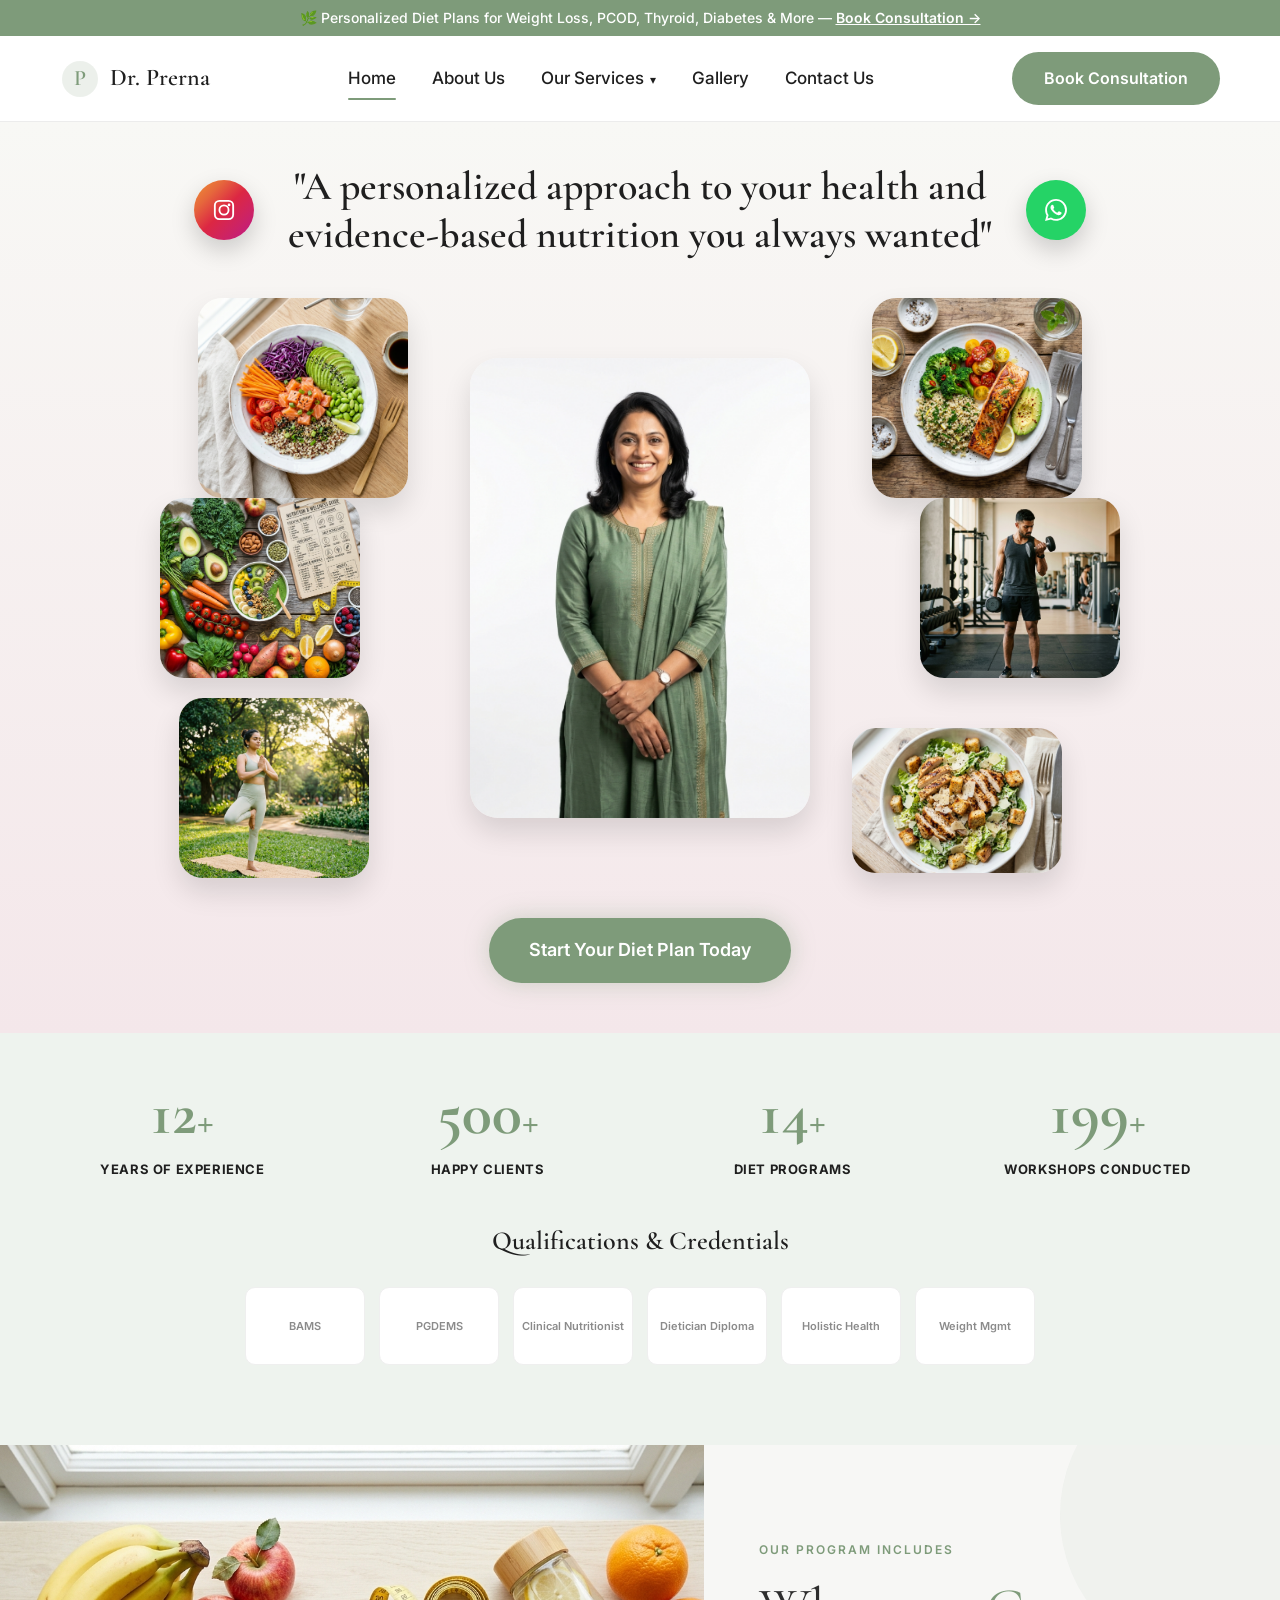
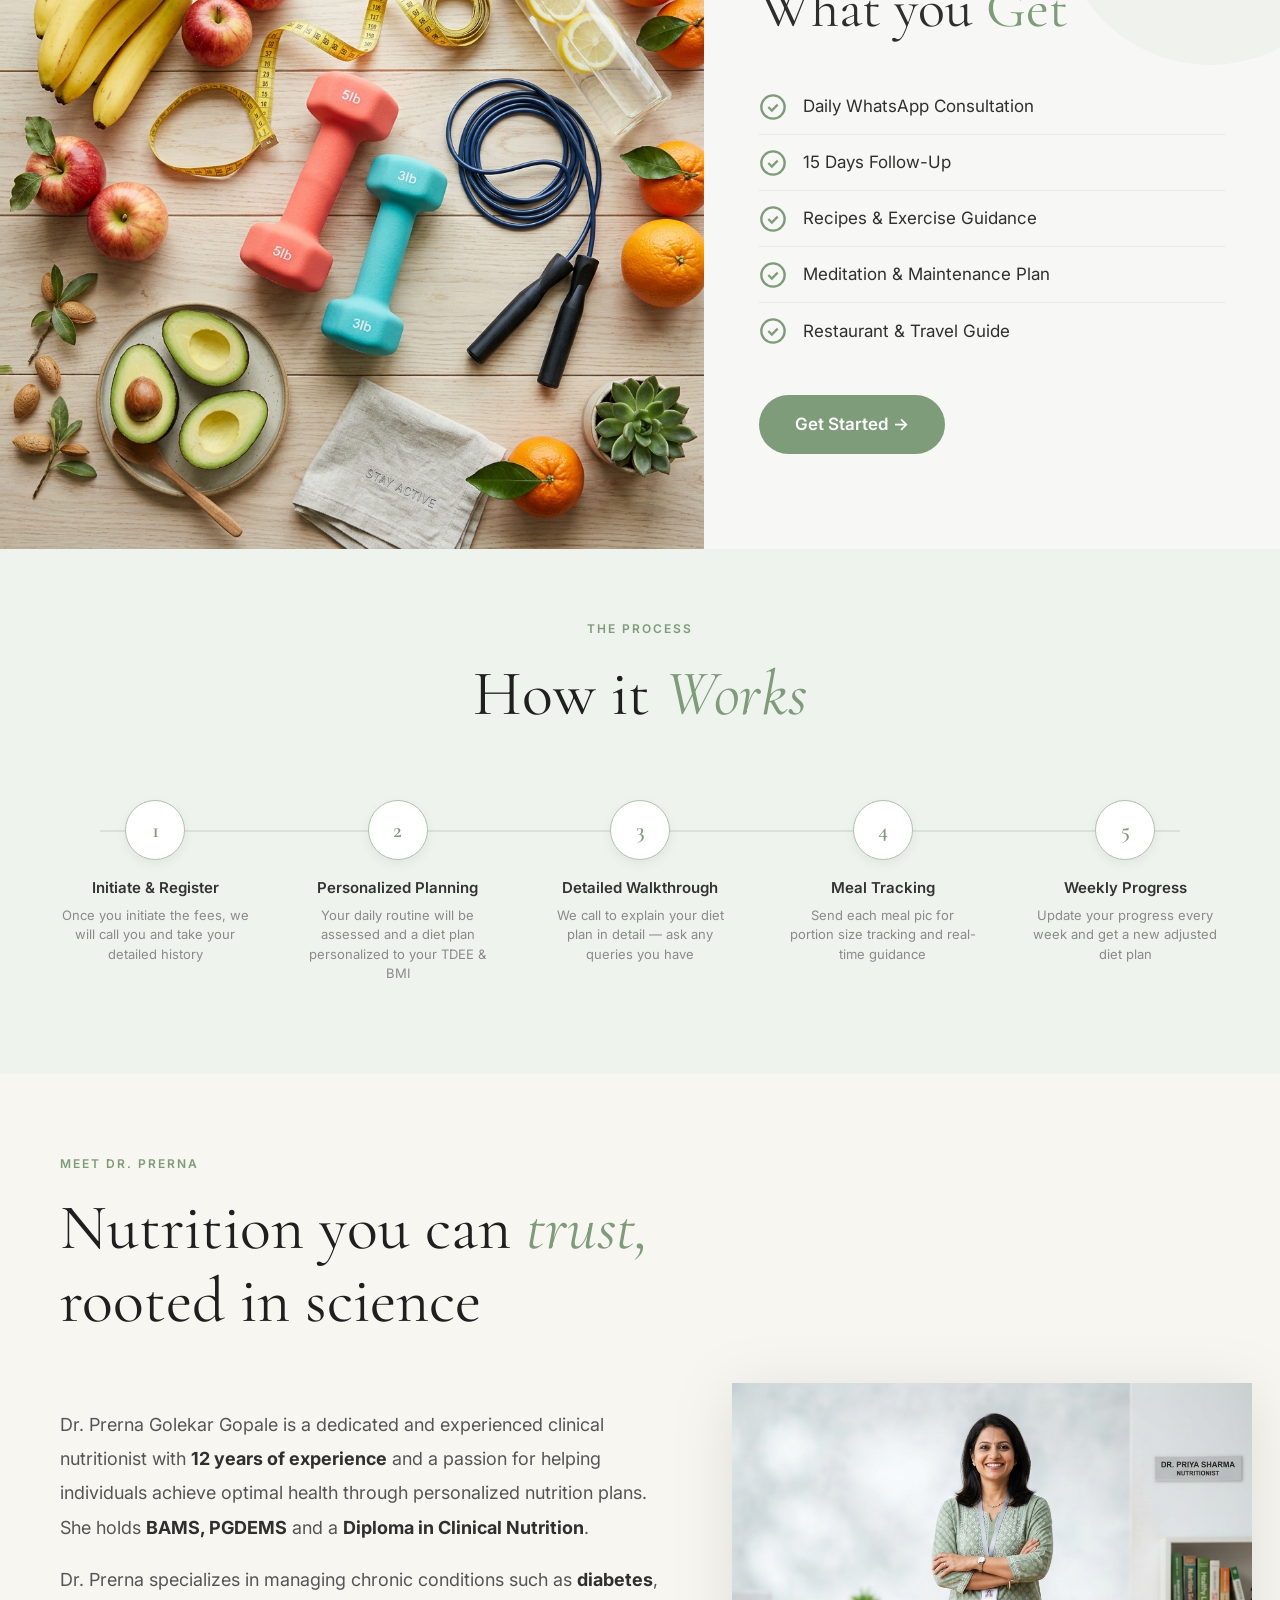
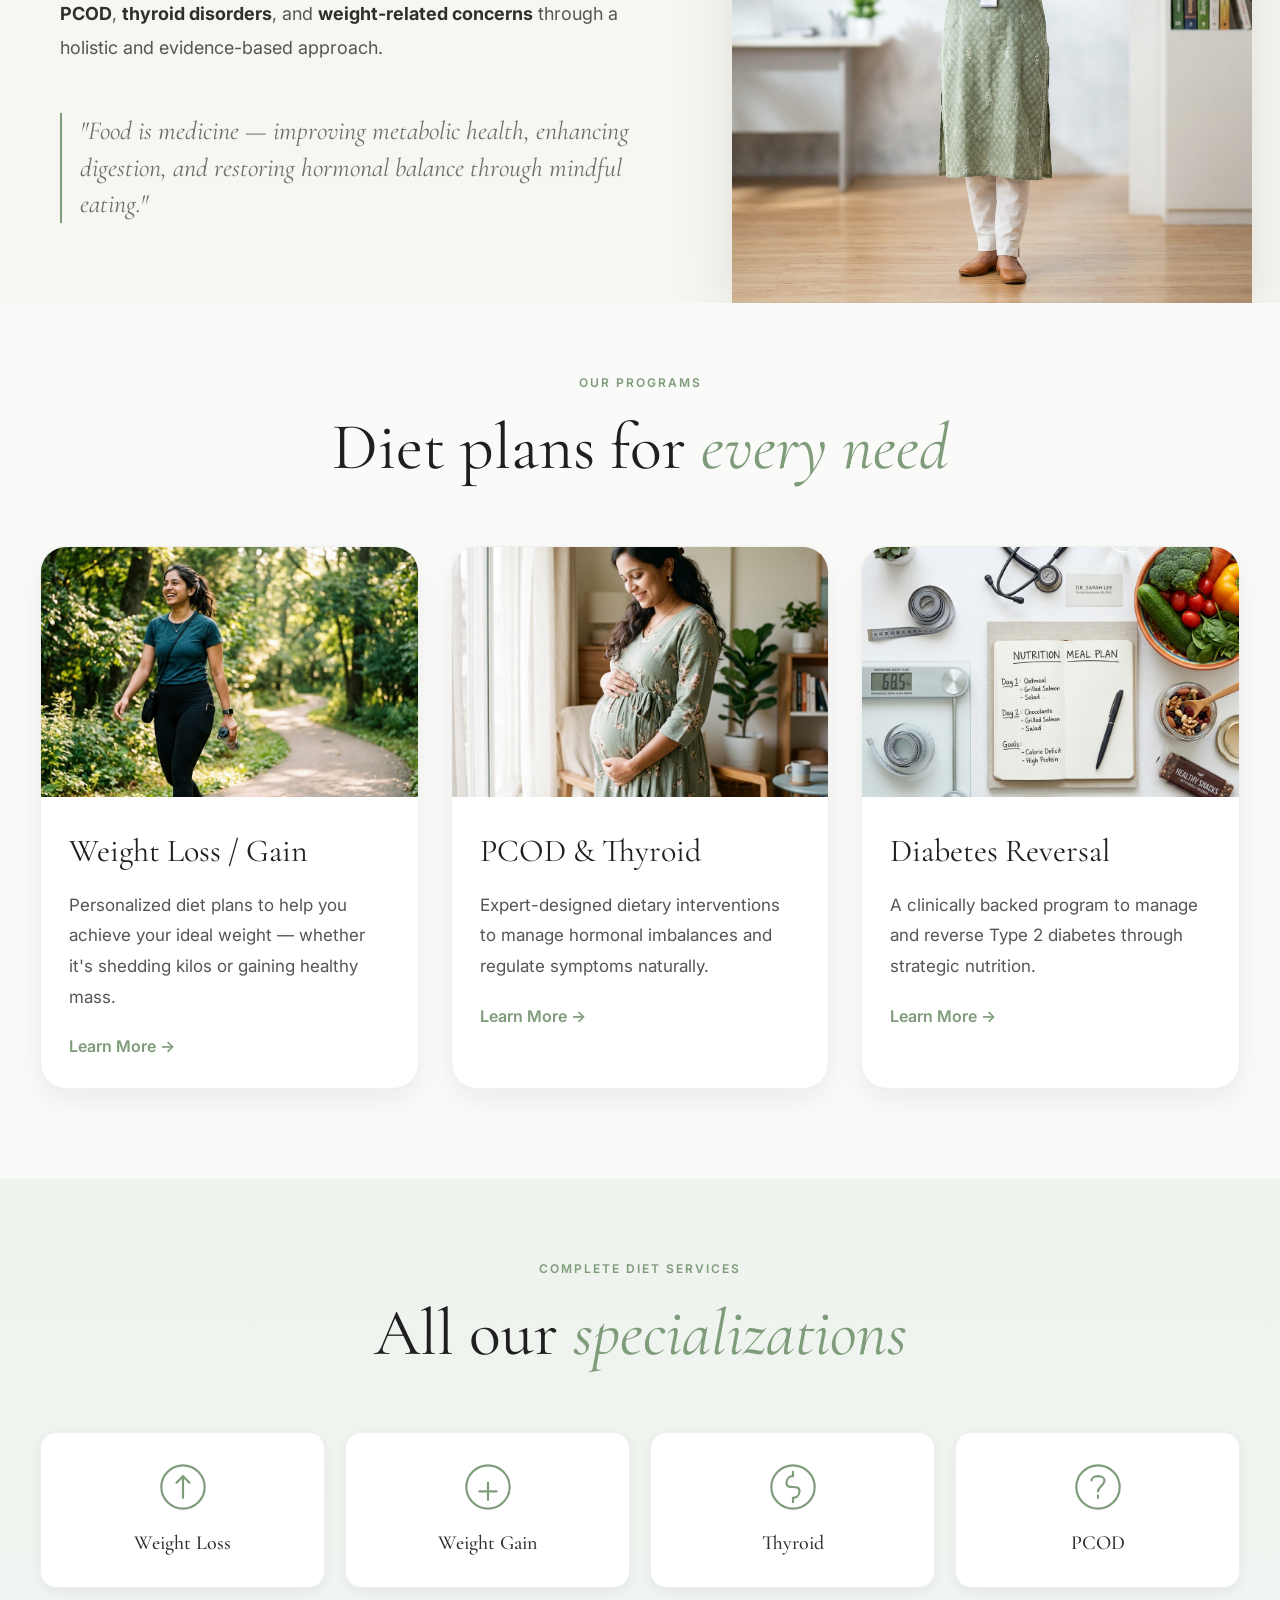
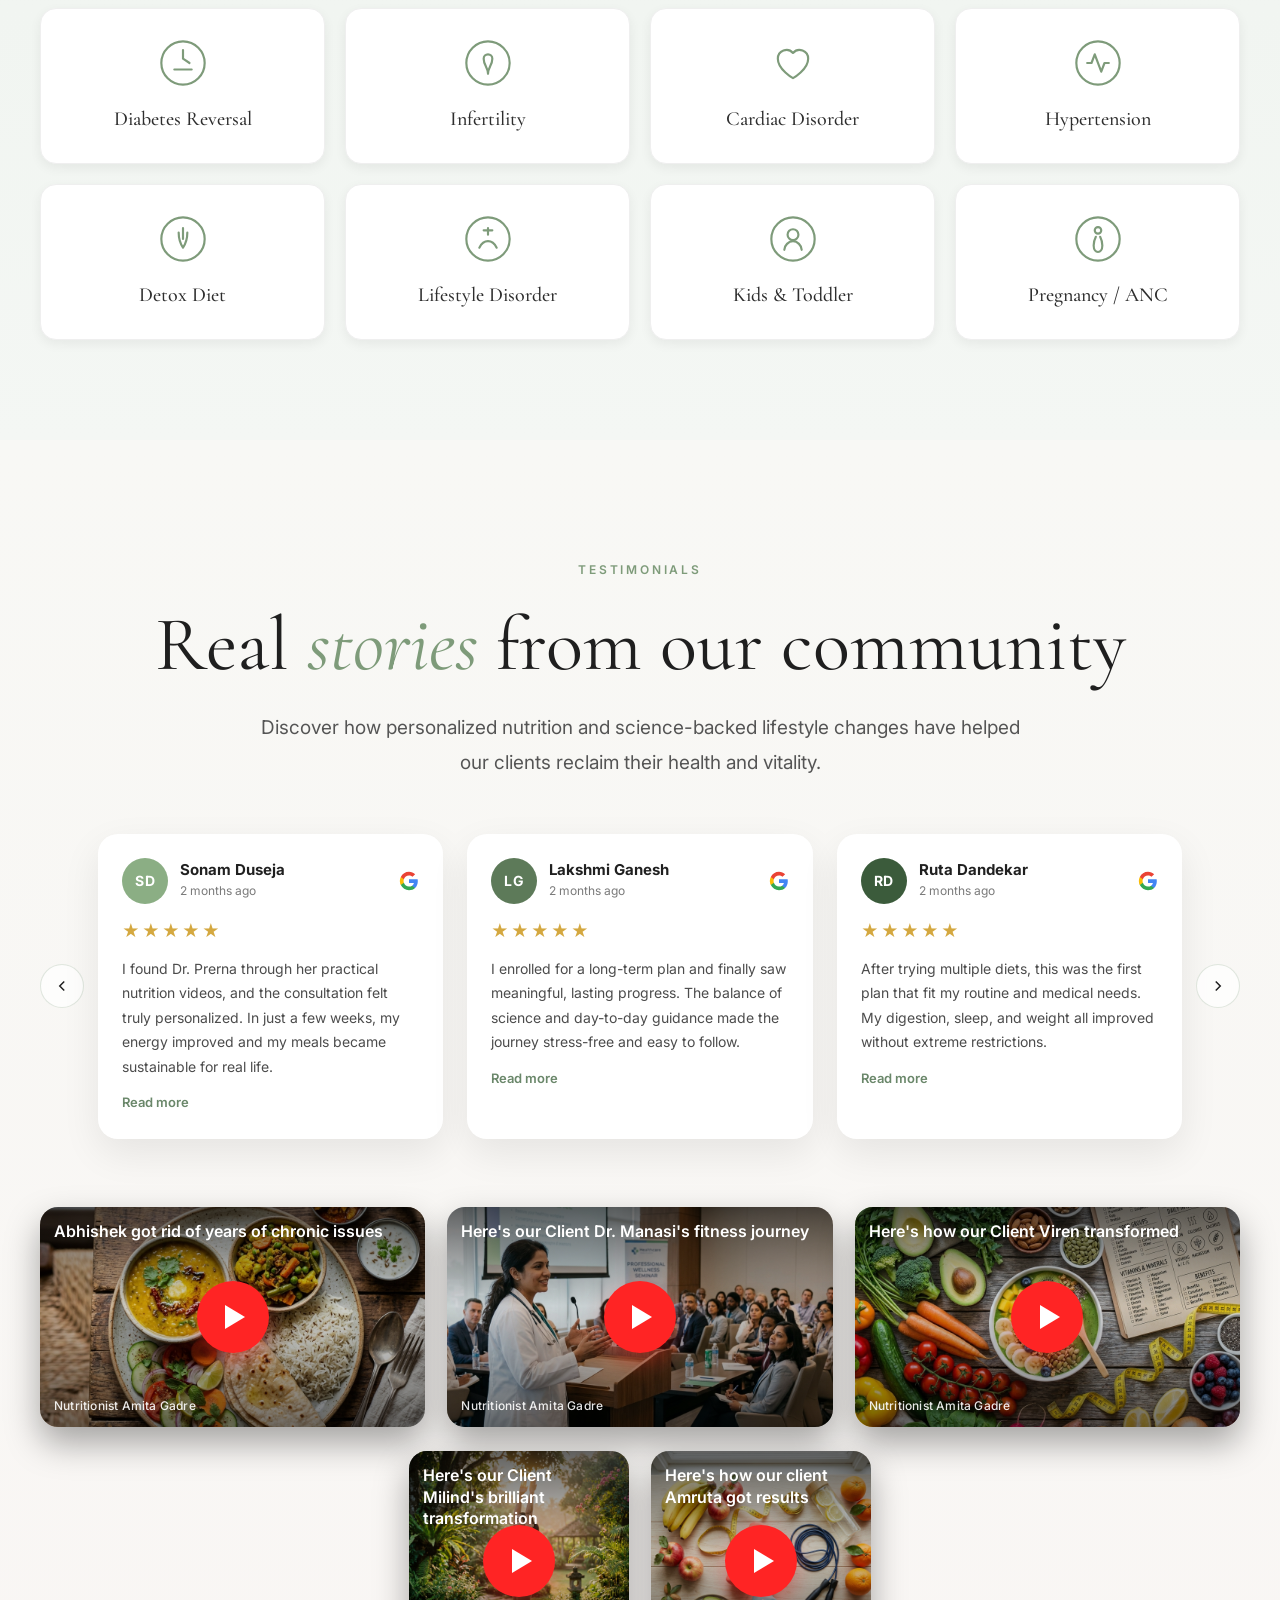
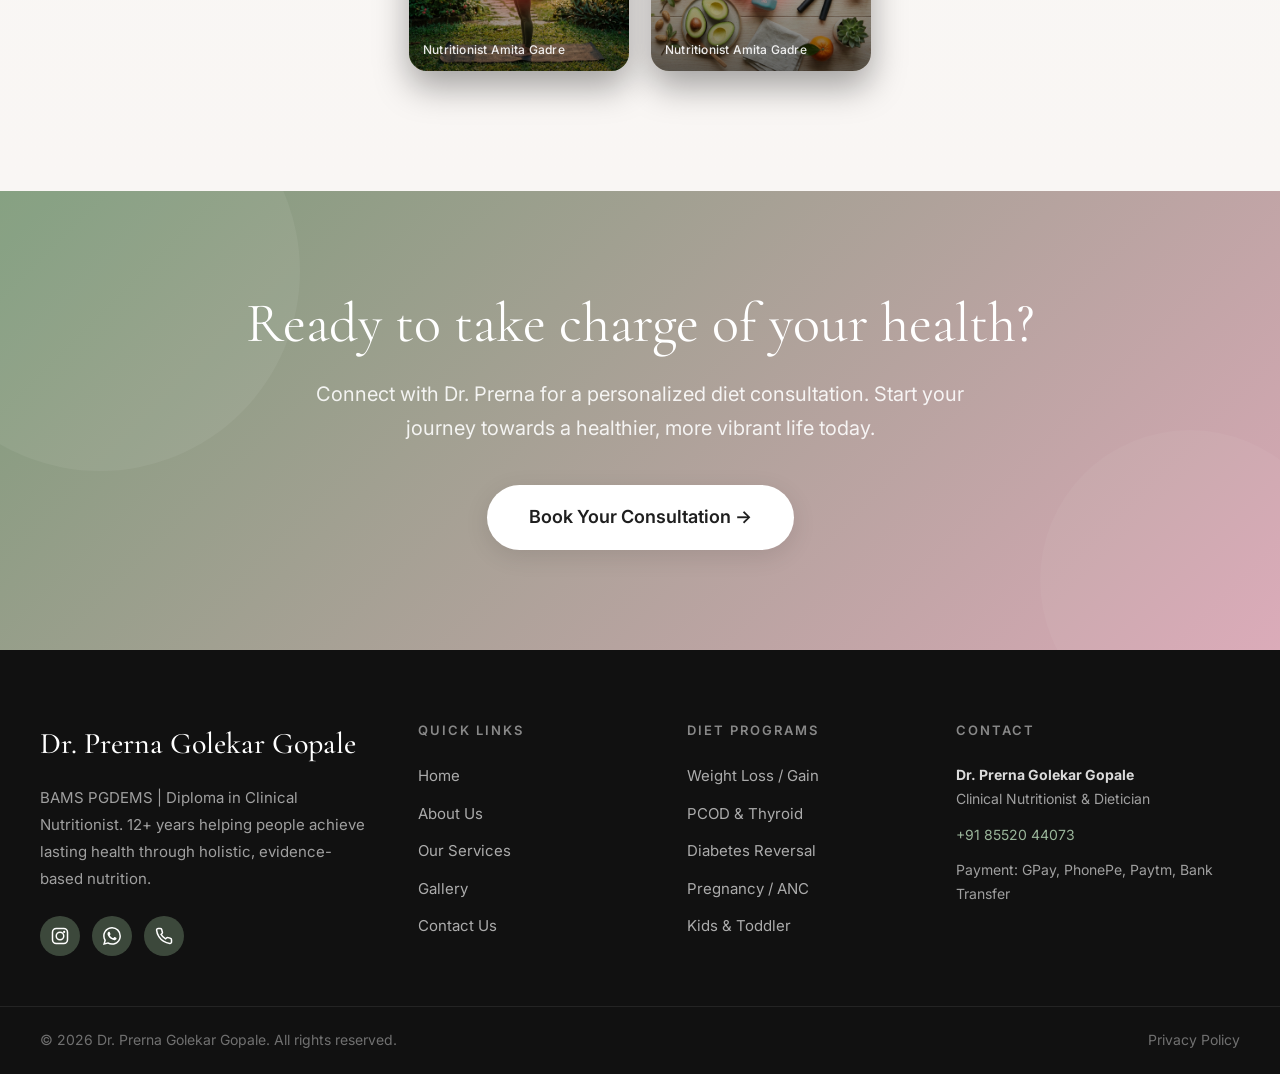
==== index.html @ bc81bae0 "Initial website commit" ====
<!DOCTYPE html>
<html lang="en">
<head>
    <meta charset="UTF-8">
    <meta name="viewport" content="width=device-width, initial-scale=1.0">
    <title>Dr. Prerna Golekar Gopale — Clinical Nutritionist & Dietician</title>
    <meta name="description" content="Dr. Prerna Golekar Gopale — BAMS PGDEMS, Diploma in Clinical Nutritionist. 12 years of experience in personalized nutrition plans for weight loss, PCOD, thyroid, diabetes reversal and more.">
    <link rel="preconnect" href="https://fonts.googleapis.com">
    <link rel="preconnect" href="https://fonts.gstatic.com" crossorigin>
    <link href="https://fonts.googleapis.com/css2?family=Cormorant+Garamond:ital,wght@0,300;0,400;0,500;0,600;0,700;1,300;1,400;1,500;1,600;1,700&family=Inter:wght@300;400;500;600;700&display=swap" rel="stylesheet">
    <link rel="stylesheet" href="styles.css">
</head>
<body>

<!-- ======================== HEADER ======================== -->
<div class="announcement-bar" id="announcement-bar">
    <p>🌿 Personalized Diet Plans for Weight Loss, PCOD, Thyroid, Diabetes & More — <a href="contact.html">Book Consultation →</a></p>
</div>

<header class="main-navbar" id="main-navbar">
    <div class="navbar-inner">
        <div class="nav-left">
            <a href="index.html" class="nav-logo">
                <svg class="logo-icon" viewBox="0 0 40 40" width="40" height="40">
                    <circle cx="20" cy="20" r="18" fill="#7E9B7A" opacity="0.15"/>
                    <text x="20" y="26" text-anchor="middle" fill="#7E9B7A" font-family="Cormorant Garamond, serif" font-size="22" font-weight="600">P</text>
                </svg>
                <span class="logo-text">Dr. Prerna</span>
            </a>
        </div>
        <nav class="nav-center" id="nav-center">
            <a href="index.html" class="nav-link active">Home</a>
            <a href="about.html" class="nav-link">About Us</a>
            <div class="nav-dropdown">
                <a href="services.html" class="nav-link">Our Services <span class="dropdown-arrow">▾</span></a>
                <div class="dropdown-menu">
                    <a href="services.html#weight-loss">Weight Loss Program</a>
                    <a href="services.html#pcod-thyroid">PCOD / Thyroid Diet</a>
                    <a href="services.html#diabetes">Diabetes Reversal</a>
                    <a href="services.html#pregnancy">Pregnancy / ANC Plans</a>
                    <a href="services.html#kids">Kids & Toddler Diet</a>
                </div>
            </div>
            <a href="gallery.html" class="nav-link">Gallery</a>
            <a href="contact.html" class="nav-link">Contact Us</a>
        </nav>
        <div class="nav-right">
            <a href="contact.html" class="nav-cta">Book Consultation</a>
        </div>
        <button class="hamburger" id="hamburger" aria-label="Toggle navigation">
            <span></span>
            <span></span>
            <span></span>
        </button>
    </div>
    <div class="mobile-menu" id="mobile-menu">
        <a href="index.html" class="mobile-link">Home</a>
        <a href="about.html" class="mobile-link">About Us</a>
        <a href="services.html" class="mobile-link">Our Services</a>
        <a href="gallery.html" class="mobile-link">Gallery</a>
        <a href="contact.html" class="mobile-link">Contact Us</a>
        <a href="contact.html" class="nav-cta mobile-cta">Book Consultation</a>
    </div>
</header>


<!-- ======================== HERO SECTION ======================== -->
<section class="hero-section" id="hero">
    <div class="hero-container">
        <!-- Social buttons flanking heading -->
        <div class="hero-heading-row fade-in-up">
            <a href="https://www.instagram.com/" target="_blank" class="hero-social-btn hero-ig-btn" aria-label="Instagram">
                <svg viewBox="0 0 24 24" width="22" height="22" fill="none" stroke="currentColor" stroke-width="2"><rect x="2" y="2" width="20" height="20" rx="5"/><circle cx="12" cy="12" r="5"/><circle cx="17.5" cy="6.5" r="1.5" fill="currentColor" stroke="none"/></svg>
            </a>
            <h1 class="hero-heading">
                "A personalized approach to your health and<br>
                evidence-based nutrition you always wanted"
            </h1>
            <a href="https://wa.me/918552044073" target="_blank" class="hero-social-btn hero-wa-btn" aria-label="WhatsApp">
                <svg viewBox="0 0 24 24" width="22" height="22" fill="currentColor"><path d="M17.472 14.382c-.297-.149-1.758-.867-2.03-.967-.273-.099-.471-.148-.67.15-.197.297-.767.966-.94 1.164-.173.199-.347.223-.644.075-.297-.15-1.255-.463-2.39-1.475-.883-.788-1.48-1.761-1.653-2.059-.173-.297-.018-.458.13-.606.134-.133.298-.347.446-.52.149-.174.198-.298.298-.497.099-.198.05-.371-.025-.52-.075-.149-.669-1.612-.916-2.207-.242-.579-.487-.5-.669-.51-.173-.008-.371-.01-.57-.01-.198 0-.52.074-.792.372-.272.297-1.04 1.016-1.04 2.479 0 1.462 1.065 2.875 1.213 3.074.149.198 2.096 3.2 5.077 4.487.709.306 1.262.489 1.694.625.712.227 1.36.195 1.871.118.571-.085 1.758-.719 2.006-1.413.248-.694.248-1.289.173-1.413-.074-.124-.272-.198-.57-.347m-5.421 7.403h-.004a9.87 9.87 0 01-5.031-1.378l-.361-.214-3.741.982.998-3.648-.235-.374a9.86 9.86 0 01-1.51-5.26c.001-5.45 4.436-9.884 9.888-9.884 2.64 0 5.122 1.03 6.988 2.898a9.825 9.825 0 012.893 6.994c-.003 5.45-4.437 9.884-9.885 9.884m8.413-18.297A11.815 11.815 0 0012.05 0C5.495 0 .16 5.335.157 11.892c0 2.096.547 4.142 1.588 5.945L.057 24l6.305-1.654a11.882 11.882 0 005.683 1.448h.005c6.554 0 11.89-5.335 11.893-11.893a11.821 11.821 0 00-3.48-8.413z"/></svg>
            </a>
        </div>

        <div class="hero-collage">
            <div class="collage-card card-left-top float-anim-1">
                <img src="images/healthy-bowl.png" alt="Healthy food bowl" loading="lazy">
            </div>
            <div class="collage-card card-left-center float-anim-3">
                <img src="images/gallery-3.png" alt="Fresh produce and nutrition" loading="lazy">
            </div>
            <div class="collage-card card-left-bottom float-anim-2">
                <img src="images/yoga-woman.png" alt="Woman doing yoga" loading="lazy">
            </div>
            <div class="collage-card card-center">
                <img src="images/nutritionist.png" alt="Dr. Prerna Golekar Gopale" loading="lazy">
            </div>
            <div class="collage-card card-right-top float-anim-1">
                <img src="images/healthy-plate.png" alt="Healthy plate" loading="lazy">
            </div>
            <div class="collage-card card-right-center float-anim-3">
                <img src="images/gym-man.png" alt="Man exercising" loading="lazy">
            </div>
            <div class="collage-card card-right-bottom float-anim-2">
                <img src="images/chicken-salad.png" alt="Chicken salad" loading="lazy">
            </div>
        </div>

        <div class="hero-cta-wrap fade-in-up">
            <a href="contact.html" class="hero-cta-btn">Start Your Diet Plan Today</a>
        </div>
    </div>
</section>


<!-- ======================== SOCIAL PROOF ======================== -->
<section class="social-proof-section" id="social-proof">
    <div class="container">
        <div class="stats-grid">
            <div class="stat-block">
                <span class="stat-number" data-target="12">0</span><span class="stat-suffix">+</span>
                <span class="stat-label">Years of Experience</span>
            </div>
            <div class="stat-block">
                <span class="stat-number" data-target="500">0</span><span class="stat-suffix">+</span>
                <span class="stat-label">Happy Clients</span>
            </div>
            <div class="stat-block">
                <span class="stat-number" data-target="15">0</span><span class="stat-suffix">+</span>
                <span class="stat-label">Diet Programs</span>
            </div>
            <div class="stat-block">
                <span class="stat-number" data-target="200">0</span><span class="stat-suffix">+</span>
                <span class="stat-label">Workshops Conducted</span>
            </div>
        </div>
        <h3 class="media-heading">Qualifications & Credentials</h3>
        <div class="media-logos">
            <div class="logo-card">BAMS</div>
            <div class="logo-card">PGDEMS</div>
            <div class="logo-card">Clinical Nutritionist</div>
            <div class="logo-card">Dietician Diploma</div>
            <div class="logo-card">Holistic Health</div>
            <div class="logo-card">Weight Mgmt</div>
        </div>
    </div>
</section>


<!-- ======================== WHAT YOU GET ======================== -->
<section class="what-you-get-section" id="what-you-get">
    <div class="decorative-shape"></div>
    <div class="wyg-grid">
        <div class="wyg-image">
            <img src="images/fitness-flatlay.png" alt="Fitness and nutrition lifestyle" loading="lazy">
        </div>
        <div class="wyg-content">
            <span class="eyebrow">OUR PROGRAM INCLUDES</span>
            <h2 class="section-heading">What you <span class="green">Get</span></h2>
            <ul class="benefit-list">
                <li class="benefit-item">
                    <div class="check-icon"><svg viewBox="0 0 24 24" fill="none" stroke="#7E9B7A" stroke-width="2"><circle cx="12" cy="12" r="10"/><path d="M8 12l3 3 5-5"/></svg></div>
                    <span>Daily WhatsApp Consultation</span>
                </li>
                <li class="benefit-item">
                    <div class="check-icon"><svg viewBox="0 0 24 24" fill="none" stroke="#7E9B7A" stroke-width="2"><circle cx="12" cy="12" r="10"/><path d="M8 12l3 3 5-5"/></svg></div>
                    <span>15 Days Follow-Up</span>
                </li>
                <li class="benefit-item">
                    <div class="check-icon"><svg viewBox="0 0 24 24" fill="none" stroke="#7E9B7A" stroke-width="2"><circle cx="12" cy="12" r="10"/><path d="M8 12l3 3 5-5"/></svg></div>
                    <span>Recipes & Exercise Guidance</span>
                </li>
                <li class="benefit-item">
                    <div class="check-icon"><svg viewBox="0 0 24 24" fill="none" stroke="#7E9B7A" stroke-width="2"><circle cx="12" cy="12" r="10"/><path d="M8 12l3 3 5-5"/></svg></div>
                    <span>Meditation & Maintenance Plan</span>
                </li>
                <li class="benefit-item">
                    <div class="check-icon"><svg viewBox="0 0 24 24" fill="none" stroke="#7E9B7A" stroke-width="2"><circle cx="12" cy="12" r="10"/><path d="M8 12l3 3 5-5"/></svg></div>
                    <span>Restaurant & Travel Guide</span>
                </li>
            </ul>
            <a href="contact.html" class="btn-sage">Get Started →</a>
        </div>
    </div>
</section>


<!-- ======================== HOW IT WORKS ======================== -->
<section class="how-it-works-section" id="how-it-works">
    <div class="container">
        <span class="eyebrow center">THE PROCESS</span>
        <h2 class="section-heading-lg center">How it <span class="green italic">Works</span></h2>
        <div class="timeline">
            <div class="timeline-line"></div>
            <div class="timeline-step">
                <div class="step-circle">1</div>
                <h4 class="step-title">Initiate & Register</h4>
                <p class="step-desc">Once you initiate the fees, we will call you and take your detailed history</p>
            </div>
            <div class="timeline-step">
                <div class="step-circle">2</div>
                <h4 class="step-title">Personalized Planning</h4>
                <p class="step-desc">Your daily routine will be assessed and a diet plan personalized to your TDEE & BMI</p>
            </div>
            <div class="timeline-step">
                <div class="step-circle">3</div>
                <h4 class="step-title">Detailed Walkthrough</h4>
                <p class="step-desc">We call to explain your diet plan in detail — ask any queries you have</p>
            </div>
            <div class="timeline-step">
                <div class="step-circle">4</div>
                <h4 class="step-title">Meal Tracking</h4>
                <p class="step-desc">Send each meal pic for portion size tracking and real-time guidance</p>
            </div>
            <div class="timeline-step">
                <div class="step-circle">5</div>
                <h4 class="step-title">Weekly Progress</h4>
                <p class="step-desc">Update your progress every week and get a new adjusted diet plan</p>
            </div>
        </div>
    </div>
</section>


<!-- ======================== FOUNDER SECTION ======================== -->
<section class="founder-section" id="founder">
    <div class="founder-grid">
        <div class="founder-content">
            <span class="eyebrow">MEET DR. PRERNA</span>
            <h2 class="section-heading-lg">Nutrition you can <span class="green italic">trust,</span><br>rooted in science</h2>
            <p class="founder-para">
                Dr. Prerna Golekar Gopale is a dedicated and experienced clinical nutritionist with <strong>12 years of experience</strong> and a passion for helping individuals achieve optimal health through personalized nutrition plans. She holds <strong>BAMS, PGDEMS</strong> and a <strong>Diploma in Clinical Nutrition</strong>.
            </p>
            <p class="founder-para">
                Dr. Prerna specializes in managing chronic conditions such as <strong>diabetes</strong>, <strong>PCOD</strong>, <strong>thyroid disorders</strong>, and <strong>weight-related concerns</strong> through a holistic and evidence-based approach.
            </p>
            <blockquote class="founder-quote">
                "Food is medicine — improving metabolic health, enhancing digestion, and restoring hormonal balance through mindful eating."
            </blockquote>
        </div>
        <div class="founder-image">
            <img src="images/founder.png" alt="Dr. Prerna Golekar Gopale — Founder" loading="lazy">
        </div>
    </div>
</section>


<!-- ======================== OUR PROGRAMS ======================== -->
<section class="programs-section" id="programs">
    <div class="container">
        <span class="eyebrow center">OUR PROGRAMS</span>
        <h2 class="section-heading-xl center">Diet plans for <span class="green italic">every need</span></h2>

        <div class="programs-grid">
            <div class="program-card">
                <div class="card-image"><img src="images/woman-walking.png" alt="Weight Loss Program" loading="lazy"></div>
                <div class="card-body">
                    <h3 class="card-title">Weight Loss / Gain</h3>
                    <p class="card-desc">Personalized diet plans to help you achieve your ideal weight — whether it's shedding kilos or gaining healthy mass.</p>
                    <a href="services.html#weight-loss" class="card-cta">Learn More →</a>
                </div>
            </div>
            <div class="program-card">
                <div class="card-image"><img src="images/pregnant-woman.png" alt="PCOD & Thyroid" loading="lazy"></div>
                <div class="card-body">
                    <h3 class="card-title">PCOD & Thyroid</h3>
                    <p class="card-desc">Expert-designed dietary interventions to manage hormonal imbalances and regulate symptoms naturally.</p>
                    <a href="services.html#pcod-thyroid" class="card-cta">Learn More →</a>
                </div>
            </div>
            <div class="program-card">
                <div class="card-image"><img src="images/nutrition-desk.png" alt="Diabetes Reversal" loading="lazy"></div>
                <div class="card-body">
                    <h3 class="card-title">Diabetes Reversal</h3>
                    <p class="card-desc">A clinically backed program to manage and reverse Type 2 diabetes through strategic nutrition.</p>
                    <a href="services.html#diabetes" class="card-cta">Learn More →</a>
                </div>
            </div>
        </div>
    </div>
</section>


<!-- ======================== ALL DIET PROGRAMS GRID ======================== -->
<section class="home-diet-programs" id="all-programs">
    <div class="container">
        <span class="eyebrow center">COMPLETE DIET SERVICES</span>
        <h2 class="section-heading-xl center">All our <span class="green italic">specializations</span></h2>

        <div class="diet-programs-grid">
            <a href="services.html#weight-loss" class="diet-program-card">
                <div class="diet-program-icon-svg"><svg viewBox="0 0 48 48" fill="none" stroke="#7E9B7A" stroke-width="2"><circle cx="24" cy="24" r="20"/><path d="M24 14v20M18 20l6-6 6 6" stroke-linecap="round" stroke-linejoin="round"/></svg></div>
                <h4>Weight Loss</h4>
            </a>
            <a href="services.html#weight-gain" class="diet-program-card">
                <div class="diet-program-icon-svg"><svg viewBox="0 0 48 48" fill="none" stroke="#7E9B7A" stroke-width="2"><circle cx="24" cy="24" r="20"/><path d="M16 28h16M24 20v16" stroke-linecap="round" stroke-linejoin="round"/></svg></div>
                <h4>Weight Gain</h4>
            </a>
            <a href="services.html#pcod-thyroid" class="diet-program-card">
                <div class="diet-program-icon-svg"><svg viewBox="0 0 48 48" fill="none" stroke="#7E9B7A" stroke-width="2"><circle cx="24" cy="24" r="20"/><path d="M24 14c-3 0-6 2-6 6s3 4 6 4 6 0 6 4-3 6-6 6M24 10v4M24 34v4" stroke-linecap="round" stroke-linejoin="round"/></svg></div>
                <h4>Thyroid</h4>
            </a>
            <a href="services.html#pcod-thyroid" class="diet-program-card">
                <div class="diet-program-icon-svg"><svg viewBox="0 0 48 48" fill="none" stroke="#7E9B7A" stroke-width="2"><circle cx="24" cy="24" r="20"/><path d="M18 18c0-2 2-4 6-4s6 2 6 4c0 4-6 6-6 10M24 32v2" stroke-linecap="round" stroke-linejoin="round"/></svg></div>
                <h4>PCOD</h4>
            </a>
            <a href="services.html#diabetes" class="diet-program-card">
                <div class="diet-program-icon-svg"><svg viewBox="0 0 48 48" fill="none" stroke="#7E9B7A" stroke-width="2"><circle cx="24" cy="24" r="20"/><path d="M24 12v8l6 4M16 30h16" stroke-linecap="round" stroke-linejoin="round"/></svg></div>
                <h4>Diabetes Reversal</h4>
            </a>
            <a href="services.html#infertility" class="diet-program-card">
                <div class="diet-program-icon-svg"><svg viewBox="0 0 48 48" fill="none" stroke="#7E9B7A" stroke-width="2"><circle cx="24" cy="24" r="20"/><path d="M20 20a4 4 0 018 0c0 6-4 8-4 14h0c0-6-4-8-4-14z" stroke-linecap="round" stroke-linejoin="round"/></svg></div>
                <h4>Infertility</h4>
            </a>
            <a href="services.html#cardiac" class="diet-program-card">
                <div class="diet-program-icon-svg"><svg viewBox="0 0 48 48" fill="none" stroke="#7E9B7A" stroke-width="2"><path d="M24 38s-14-8-14-18a8 8 0 0114-5.3A8 8 0 0138 20c0 10-14 18-14 18z" stroke-linecap="round" stroke-linejoin="round"/></svg></div>
                <h4>Cardiac Disorder</h4>
            </a>
            <a href="services.html#hypertension" class="diet-program-card">
                <div class="diet-program-icon-svg"><svg viewBox="0 0 48 48" fill="none" stroke="#7E9B7A" stroke-width="2"><circle cx="24" cy="24" r="20"/><path d="M14 24h4l3-8 6 16 3-8h4" stroke-linecap="round" stroke-linejoin="round"/></svg></div>
                <h4>Hypertension</h4>
            </a>
            <a href="services.html#detox" class="diet-program-card">
                <div class="diet-program-icon-svg"><svg viewBox="0 0 48 48" fill="none" stroke="#7E9B7A" stroke-width="2"><circle cx="24" cy="24" r="20"/><path d="M24 14v10M20 18c0 8 4 14 4 14s4-6 4-14" stroke-linecap="round" stroke-linejoin="round"/></svg></div>
                <h4>Detox Diet</h4>
            </a>
            <a href="services.html#lifestyle" class="diet-program-card">
                <div class="diet-program-icon-svg"><svg viewBox="0 0 48 48" fill="none" stroke="#7E9B7A" stroke-width="2"><circle cx="24" cy="24" r="20"/><path d="M16 32c2-4 4-6 8-6s6 2 8 6M24 14v6M20 16h8" stroke-linecap="round" stroke-linejoin="round"/></svg></div>
                <h4>Lifestyle Disorder</h4>
            </a>
            <a href="services.html#kids" class="diet-program-card">
                <div class="diet-program-icon-svg"><svg viewBox="0 0 48 48" fill="none" stroke="#7E9B7A" stroke-width="2"><circle cx="24" cy="24" r="20"/><circle cx="24" cy="20" r="5"/><path d="M16 34c0-4 4-8 8-8s8 4 8 8" stroke-linecap="round" stroke-linejoin="round"/></svg></div>
                <h4>Kids & Toddler</h4>
            </a>
            <a href="services.html#pregnancy" class="diet-program-card">
                <div class="diet-program-icon-svg"><svg viewBox="0 0 48 48" fill="none" stroke="#7E9B7A" stroke-width="2"><circle cx="24" cy="24" r="20"/><circle cx="24" cy="16" r="3"/><path d="M22 22c0 0-2 4-2 8s2 6 4 6 4-2 4-6-2-8-2-8" stroke-linecap="round" stroke-linejoin="round"/></svg></div>
                <h4>Pregnancy / ANC</h4>
            </a>
        </div>
    </div>
</section>


<!-- ======================== TESTIMONIALS ======================== -->
<section class="testimonials-section" id="testimonials">
    <div class="container">
        <span class="eyebrow center testimonials-label">TESTIMONIALS</span>
        <h2 class="section-heading-xl center testimonials-heading">Real <span class="stories-highlight">stories</span> from our community</h2>
        <p class="testimonials-subtitle">Discover how personalized nutrition and science-backed lifestyle changes have helped our clients reclaim their health and vitality.</p>

        <div class="testimonial-carousel-shell">
            <button class="testimonial-nav testimonial-nav-left" aria-label="Previous testimonial">
                <svg viewBox="0 0 24 24" width="18" height="18" fill="none" stroke="currentColor" stroke-width="2"><path d="M15 18l-6-6 6-6"/></svg>
            </button>

            <div class="review-cards-row">
                <article class="review-card">
                    <div class="review-header">
                        <div class="review-avatar" style="background:#8BAE84;">SD</div>
                        <div class="review-meta">
                            <strong>Sonam Duseja</strong>
                            <span class="review-time">2 months ago</span>
                        </div>
                        <svg class="google-icon" viewBox="0 0 24 24" width="20" height="20"><path d="M22.56 12.25c0-.78-.07-1.53-.2-2.25H12v4.26h5.92a5.06 5.06 0 01-2.2 3.32v2.77h3.57c2.08-1.92 3.28-4.74 3.28-8.1z" fill="#4285F4"/><path d="M12 23c2.97 0 5.46-.98 7.28-2.66l-3.57-2.77c-.98.66-2.23 1.06-3.71 1.06-2.86 0-5.29-1.93-6.16-4.53H2.18v2.84C3.99 20.53 7.7 23 12 23z" fill="#34A853"/><path d="M5.84 14.09c-.22-.66-.35-1.36-.35-2.09s.13-1.43.35-2.09V7.07H2.18C1.43 8.55 1 10.22 1 12s.43 3.45 1.18 4.93l2.85-2.22.81-.62z" fill="#FBBC05"/><path d="M12 5.38c1.62 0 3.06.56 4.21 1.64l3.15-3.15C17.45 2.09 14.97 1 12 1 7.7 1 3.99 3.47 2.18 7.07l3.66 2.84c.87-2.6 3.3-4.53 6.16-4.53z" fill="#EA4335"/></svg>
                    </div>
                    <div class="review-stars" aria-label="5 star rating">★★★★★</div>
                    <p class="review-text">I found Dr. Prerna through her practical nutrition videos, and the consultation felt truly personalized. In just a few weeks, my energy improved and my meals became sustainable for real life.</p>
                    <a href="#" class="review-read-more">Read more</a>
                </article>

                <article class="review-card">
                    <div class="review-header">
                        <div class="review-avatar" style="background:#5D7A59;">LG</div>
                        <div class="review-meta">
                            <strong>Lakshmi Ganesh</strong>
                            <span class="review-time">2 months ago</span>
                        </div>
                        <svg class="google-icon" viewBox="0 0 24 24" width="20" height="20"><path d="M22.56 12.25c0-.78-.07-1.53-.2-2.25H12v4.26h5.92a5.06 5.06 0 01-2.2 3.32v2.77h3.57c2.08-1.92 3.28-4.74 3.28-8.1z" fill="#4285F4"/><path d="M12 23c2.97 0 5.46-.98 7.28-2.66l-3.57-2.77c-.98.66-2.23 1.06-3.71 1.06-2.86 0-5.29-1.93-6.16-4.53H2.18v2.84C3.99 20.53 7.7 23 12 23z" fill="#34A853"/><path d="M5.84 14.09c-.22-.66-.35-1.36-.35-2.09s.13-1.43.35-2.09V7.07H2.18C1.43 8.55 1 10.22 1 12s.43 3.45 1.18 4.93l2.85-2.22.81-.62z" fill="#FBBC05"/><path d="M12 5.38c1.62 0 3.06.56 4.21 1.64l3.15-3.15C17.45 2.09 14.97 1 12 1 7.7 1 3.99 3.47 2.18 7.07l3.66 2.84c.87-2.6 3.3-4.53 6.16-4.53z" fill="#EA4335"/></svg>
                    </div>
                    <div class="review-stars" aria-label="5 star rating">★★★★★</div>
                    <p class="review-text">I enrolled for a long-term plan and finally saw meaningful, lasting progress. The balance of science and day-to-day guidance made the journey stress-free and easy to follow.</p>
                    <a href="#" class="review-read-more">Read more</a>
                </article>

                <article class="review-card">
                    <div class="review-header">
                        <div class="review-avatar" style="background:#3B5B3B;">RD</div>
                        <div class="review-meta">
                            <strong>Ruta Dandekar</strong>
                            <span class="review-time">2 months ago</span>
                        </div>
                        <svg class="google-icon" viewBox="0 0 24 24" width="20" height="20"><path d="M22.56 12.25c0-.78-.07-1.53-.2-2.25H12v4.26h5.92a5.06 5.06 0 01-2.2 3.32v2.77h3.57c2.08-1.92 3.28-4.74 3.28-8.1z" fill="#4285F4"/><path d="M12 23c2.97 0 5.46-.98 7.28-2.66l-3.57-2.77c-.98.66-2.23 1.06-3.71 1.06-2.86 0-5.29-1.93-6.16-4.53H2.18v2.84C3.99 20.53 7.7 23 12 23z" fill="#34A853"/><path d="M5.84 14.09c-.22-.66-.35-1.36-.35-2.09s.13-1.43.35-2.09V7.07H2.18C1.43 8.55 1 10.22 1 12s.43 3.45 1.18 4.93l2.85-2.22.81-.62z" fill="#FBBC05"/><path d="M12 5.38c1.62 0 3.06.56 4.21 1.64l3.15-3.15C17.45 2.09 14.97 1 12 1 7.7 1 3.99 3.47 2.18 7.07l3.66 2.84c.87-2.6 3.3-4.53 6.16-4.53z" fill="#EA4335"/></svg>
                    </div>
                    <div class="review-stars" aria-label="5 star rating">★★★★★</div>
                    <p class="review-text">After trying multiple diets, this was the first plan that fit my routine and medical needs. My digestion, sleep, and weight all improved without extreme restrictions.</p>
                    <a href="#" class="review-read-more">Read more</a>
                </article>
            </div>

            <button class="testimonial-nav testimonial-nav-right" aria-label="Next testimonial">
                <svg viewBox="0 0 24 24" width="18" height="18" fill="none" stroke="currentColor" stroke-width="2"><path d="M9 18l6-6-6-6"/></svg>
            </button>
        </div>

        <div class="video-testimonials-wrap">
            <div class="video-testimonials-row video-testimonials-top">
                <article class="video-card">
                    <div class="video-thumbnail">
                        <img src="images/gallery-1.png" alt="Abhishek got rid of years of chronic issues" loading="lazy">
                        <span class="video-title">Abhishek got rid of years of chronic issues</span>
                        <span class="video-channel">Nutritionist Amita Gadre</span>
                        <div class="video-play-overlay"><span class="yt-play-btn"><span class="yt-play-triangle"></span></span></div>
                    </div>
                </article>
                <article class="video-card">
                    <div class="video-thumbnail">
                        <img src="images/gallery-2.png" alt="Here's our Client Dr. Manasi's fitness journey" loading="lazy">
                        <span class="video-title">Here's our Client Dr. Manasi's fitness journey</span>
                        <span class="video-channel">Nutritionist Amita Gadre</span>
                        <div class="video-play-overlay"><span class="yt-play-btn"><span class="yt-play-triangle"></span></span></div>
                    </div>
                </article>
                <article class="video-card">
                    <div class="video-thumbnail">
                        <img src="images/gallery-3.png" alt="Here's how our Client Viren transformed" loading="lazy">
                        <span class="video-title">Here's how our Client Viren transformed</span>
                        <span class="video-channel">Nutritionist Amita Gadre</span>
                        <div class="video-play-overlay"><span class="yt-play-btn"><span class="yt-play-triangle"></span></span></div>
                    </div>
                </article>
            </div>

            <div class="video-testimonials-row video-testimonials-bottom">
                <article class="video-card">
                    <div class="video-thumbnail">
                        <img src="images/gallery-4.png" alt="Here's our Client Milind's brilliant transformation" loading="lazy">
                        <span class="video-title">Here's our Client Milind's brilliant transformation</span>
                        <span class="video-channel">Nutritionist Amita Gadre</span>
                        <div class="video-play-overlay"><span class="yt-play-btn"><span class="yt-play-triangle"></span></span></div>
                    </div>
                </article>
                <article class="video-card">
                    <div class="video-thumbnail">
                        <img src="images/fitness-flatlay.png" alt="Here's how our client Amruta got results" loading="lazy">
                        <span class="video-title">Here's how our client Amruta got results</span>
                        <span class="video-channel">Nutritionist Amita Gadre</span>
                        <div class="video-play-overlay"><span class="yt-play-btn"><span class="yt-play-triangle"></span></span></div>
                    </div>
                </article>
            </div>
        </div>
    </div>
</section>


<!-- ======================== CTA SECTION ======================== -->
<section class="cta-section" id="cta">
    <div class="cta-bg-shape cta-shape-1"></div>
    <div class="cta-bg-shape cta-shape-2"></div>
    <div class="container cta-inner">
        <h2 class="cta-heading">Ready to take charge of your health?</h2>
        <p class="cta-sub">Connect with Dr. Prerna for a personalized diet consultation. Start your journey towards a healthier, more vibrant life today.</p>
        <a href="contact.html" class="cta-btn">Book Your Consultation →</a>
    </div>
</section>


<!-- ======================== FOOTER ======================== -->
<footer class="site-footer" id="footer">
    <div class="container footer-grid">
        <div class="footer-col footer-brand">
            <h3 class="footer-brand-name">Dr. Prerna Golekar Gopale</h3>
            <p class="footer-brand-desc">BAMS PGDEMS | Diploma in Clinical Nutritionist. 12+ years helping people achieve lasting health through holistic, evidence-based nutrition.</p>
            <div class="footer-socials">
                <a href="https://www.instagram.com/" target="_blank" class="social-circle" aria-label="Instagram">
                    <svg viewBox="0 0 24 24" width="18" height="18" fill="white"><rect x="2" y="2" width="20" height="20" rx="5" fill="none" stroke="white" stroke-width="2"/><circle cx="12" cy="12" r="5" fill="none" stroke="white" stroke-width="2"/><circle cx="17.5" cy="6.5" r="1.5" fill="white"/></svg>
                </a>
                <a href="https://wa.me/918552044073" target="_blank" class="social-circle" aria-label="WhatsApp">
                    <svg viewBox="0 0 24 24" width="18" height="18" fill="white"><path d="M17.472 14.382c-.297-.149-1.758-.867-2.03-.967-.273-.099-.471-.148-.67.15-.197.297-.767.966-.94 1.164-.173.199-.347.223-.644.075-.297-.15-1.255-.463-2.39-1.475-.883-.788-1.48-1.761-1.653-2.059-.173-.297-.018-.458.13-.606.134-.133.298-.347.446-.52.149-.174.198-.298.298-.497.099-.198.05-.371-.025-.52-.075-.149-.669-1.612-.916-2.207-.242-.579-.487-.5-.669-.51-.173-.008-.371-.01-.57-.01-.198 0-.52.074-.792.372-.272.297-1.04 1.016-1.04 2.479 0 1.462 1.065 2.875 1.213 3.074.149.198 2.096 3.2 5.077 4.487.709.306 1.262.489 1.694.625.712.227 1.36.195 1.871.118.571-.085 1.758-.719 2.006-1.413.248-.694.248-1.289.173-1.413-.074-.124-.272-.198-.57-.347m-5.421 7.403h-.004a9.87 9.87 0 01-5.031-1.378l-.361-.214-3.741.982.998-3.648-.235-.374a9.86 9.86 0 01-1.51-5.26c.001-5.45 4.436-9.884 9.888-9.884 2.64 0 5.122 1.03 6.988 2.898a9.825 9.825 0 012.893 6.994c-.003 5.45-4.437 9.884-9.885 9.884m8.413-18.297A11.815 11.815 0 0012.05 0C5.495 0 .16 5.335.157 11.892c0 2.096.547 4.142 1.588 5.945L.057 24l6.305-1.654a11.882 11.882 0 005.683 1.448h.005c6.554 0 11.89-5.335 11.893-11.893a11.821 11.821 0 00-3.48-8.413z"/></svg>
                </a>
                <a href="tel:+918552044073" class="social-circle" aria-label="Call">
                    <svg viewBox="0 0 24 24" width="18" height="18" fill="none" stroke="white" stroke-width="2"><path d="M22 16.92v3a2 2 0 01-2.18 2 19.79 19.79 0 01-8.63-3.07 19.5 19.5 0 01-6-6 19.79 19.79 0 01-3.07-8.67A2 2 0 014.11 2h3a2 2 0 012 1.72c.12.96.36 1.9.7 2.81a2 2 0 01-.45 2.11L8.09 9.91a16 16 0 006 6l1.27-1.27a2 2 0 012.11-.45c.91.34 1.85.58 2.81.7A2 2 0 0122 16.92z"/></svg>
                </a>
            </div>
        </div>
        <div class="footer-col">
            <h4 class="footer-col-title">QUICK LINKS</h4>
            <ul class="footer-links">
                <li><a href="index.html">Home</a></li>
                <li><a href="about.html">About Us</a></li>
                <li><a href="services.html">Our Services</a></li>
                <li><a href="gallery.html">Gallery</a></li>
                <li><a href="contact.html">Contact Us</a></li>
            </ul>
        </div>
        <div class="footer-col">
            <h4 class="footer-col-title">DIET PROGRAMS</h4>
            <ul class="footer-links">
                <li><a href="services.html#weight-loss">Weight Loss / Gain</a></li>
                <li><a href="services.html#pcod-thyroid">PCOD & Thyroid</a></li>
                <li><a href="services.html#diabetes">Diabetes Reversal</a></li>
                <li><a href="services.html#pregnancy">Pregnancy / ANC</a></li>
                <li><a href="services.html#kids">Kids & Toddler</a></li>
            </ul>
        </div>
        <div class="footer-col">
            <h4 class="footer-col-title">CONTACT</h4>
            <div class="footer-contact">
                <p><strong>Dr. Prerna Golekar Gopale</strong><br>Clinical Nutritionist & Dietician</p>
                <p><a href="tel:+918552044073">+91 85520 44073</a></p>
                <p>Payment: GPay, PhonePe, Paytm, Bank Transfer</p>
            </div>
        </div>
    </div>
    <div class="footer-bottom">
        <div class="container footer-bottom-inner">
            <span>&copy; 2026 Dr. Prerna Golekar Gopale. All rights reserved.</span>
            <a href="#">Privacy Policy</a>
        </div>
    </div>
</footer>


<div class="floating-contact-buttons" id="floating-contact-buttons">
    <a href="tel:+918857066841" class="fab-btn fab-call" aria-label="Call">
        <svg viewBox="0 0 24 24" width="24" height="24" fill="none" stroke="currentColor" stroke-width="2"><path d="M22 16.92v3a2 2 0 01-2.18 2 19.79 19.79 0 01-8.63-3.07 19.5 19.5 0 01-6-6 19.79 19.79 0 01-3.07-8.67A2 2 0 014.11 2h3a2 2 0 012 1.72c.12.96.36 1.9.7 2.81a2 2 0 01-.45 2.11L8.09 9.91a16 16 0 006 6l1.27-1.27a2 2 0 012.11-.45c.91.34 1.85.58 2.81.7A2 2 0 0122 16.92z"/></svg>
    </a>
    <a href="https://www.youtube.com/" target="_blank" class="fab-btn fab-youtube" aria-label="YouTube">
        <svg viewBox="0 0 24 24" width="24" height="24" fill="none" aria-hidden="true"><rect x="3" y="6" width="18" height="12" rx="4" fill="#fff"/><path d="M11 9.6L16 12L11 14.4V9.6z" fill="#FF2A23"/></svg>
    </a>
    <a href="https://www.instagram.com/" target="_blank" class="fab-btn fab-instagram" aria-label="Instagram">
        <svg viewBox="0 0 24 24" width="24" height="24" fill="none" stroke="currentColor" stroke-width="2"><rect x="2" y="2" width="20" height="20" rx="5"/><circle cx="12" cy="12" r="5"/><circle cx="17.5" cy="6.5" r="1.5" fill="currentColor" stroke="none"/></svg>
    </a>
    <a href="https://wa.me/918857066841" target="_blank" class="fab-btn fab-whatsapp" aria-label="WhatsApp">
        <svg viewBox="0 0 24 24" width="24" height="24" fill="currentColor"><path d="M17.472 14.382c-.297-.149-1.758-.867-2.03-.967-.273-.099-.471-.148-.67.15-.197.297-.767.966-.94 1.164-.173.199-.347.223-.644.075-.297-.15-1.255-.463-2.39-1.475-.883-.788-1.48-1.761-1.653-2.059-.173-.297-.018-.458.13-.606.134-.133.298-.347.446-.52.149-.174.198-.298.298-.497.099-.198.05-.371-.025-.52-.075-.149-.669-1.612-.916-2.207-.242-.579-.487-.5-.669-.51-.173-.008-.371-.01-.57-.01-.198 0-.52.074-.792.372-.272.297-1.04 1.016-1.04 2.479 0 1.462 1.065 2.875 1.213 3.074.149.198 2.096 3.2 5.077 4.487.709.306 1.262.489 1.694.625.712.227 1.36.195 1.871.118.571-.085 1.758-.719 2.006-1.413.248-.694.248-1.289.173-1.413-.074-.124-.272-.198-.57-.347m-5.421 7.403h-.004a9.87 9.87 0 01-5.031-1.378l-.361-.214-3.741.982.998-3.648-.235-.374a9.86 9.86 0 01-1.51-5.26c.001-5.45 4.436-9.884 9.888-9.884 2.64 0 5.122 1.03 6.988 2.898a9.825 9.825 0 012.893 6.994c-.003 5.45-4.437 9.884-9.885 9.884m8.413-18.297A11.815 11.815 0 0012.05 0C5.495 0 .16 5.335.157 11.892c0 2.096.547 4.142 1.588 5.945L.057 24l6.305-1.654a11.882 11.882 0 005.683 1.448h.005c6.554 0 11.89-5.335 11.893-11.893a11.821 11.821 0 00-3.48-8.413z"/></svg>
    </a>
</div>

<script src="script.js"></script>
</body>
</html>
---- styles.css ----
/* =============================================
   CSS RESET & BASE
   ============================================= */
*, *::before, *::after {
    margin: 0;
    padding: 0;
    box-sizing: border-box;
}

:root {
    --sage: #7E9B7A;
    --sage-dark: #6A876A;
    --sage-light: #9AB59A;
    --rose-accent: #D9A8B6;
    --rose-soft: #F4E7EA;
    --sage-bg: #EEF3EE;
    --off-white: #F8F8F5;
    --warm-ivory: #F8F6F1;
    --charcoal: #2E2E2E;
    --dark-text: #1F1F1F;
    --body-text: #2F2F2F;
    --muted-text: #555555;
    --light-text: #8B8B8B;
    --border-color: #ECECEC;
    --card-border: #EFEFEF;
    --serif: 'Cormorant Garamond', Georgia, serif;
    --sans: 'Inter', -apple-system, BlinkMacSystemFont, sans-serif;
    --shadow-sm: 0 4px 12px rgba(0,0,0,0.06);
    --shadow-md: 0 12px 28px rgba(0,0,0,0.06);
    --shadow-lg: 0 14px 28px rgba(0,0,0,0.12);
    --transition: 0.3s ease;
}

html {
    scroll-behavior: smooth;
    font-size: 16px;
}

body {
    font-family: var(--sans);
    color: var(--dark-text);
    background: #fff;
    line-height: 1.6;
    -webkit-font-smoothing: antialiased;
    -moz-osx-font-smoothing: grayscale;
    overflow-x: hidden;
}

a { text-decoration: none; color: inherit; transition: color var(--transition); }
img { display: block; max-width: 100%; height: auto; }

.container { max-width: 1280px; margin: 0 auto; padding: 0 40px; }

.green { color: var(--sage); }
.italic { font-style: italic; }
.center { text-align: center; }

.eyebrow {
    display: block;
    font-size: 12px;
    font-weight: 600;
    letter-spacing: 2px;
    text-transform: uppercase;
    color: var(--sage);
    margin-bottom: 18px;
}

.eyebrow.center { text-align: center; }
.eyebrow.light { color: var(--sage-light); }


/* =============================================
   ANNOUNCEMENT BAR
   ============================================= */
.announcement-bar {
    width: 100%;
    background: var(--sage);
    height: 36px;
    display: flex;
    align-items: center;
    justify-content: center;
    z-index: 1001;
}
.announcement-bar p { color: #fff; font-size: 14px; font-weight: 500; text-align: center; }
.announcement-bar a { color: #fff; text-decoration: underline; font-weight: 600; }
.announcement-bar a:hover { opacity: 0.85; }


/* =============================================
   MAIN NAVBAR
   ============================================= */
.main-navbar {
    background: #fff;
    height: 86px;
    border-bottom: 1px solid var(--border-color);
    position: sticky;
    top: 0;
    z-index: 1000;
    transition: box-shadow var(--transition);
}
.main-navbar.scrolled { box-shadow: 0 2px 20px rgba(0,0,0,0.06); }

.navbar-inner {
    max-width: 1400px;
    margin: 0 auto;
    padding: 0 60px;
    height: 100%;
    display: flex;
    align-items: center;
    justify-content: space-between;
    gap: 40px;
}

.nav-left { flex-shrink: 0; }
.nav-logo { display: flex; align-items: center; gap: 10px; }
.logo-text { font-family: var(--serif); font-size: 24px; font-weight: 600; color: var(--dark-text); }

.nav-center { display: flex; align-items: center; gap: 36px; }
.nav-link {
    font-size: 17px; font-weight: 500; color: var(--dark-text);
    position: relative; padding: 6px 0; transition: color var(--transition);
}
.nav-link:hover { color: var(--sage); }
.nav-link.active::after {
    content: ''; position: absolute; bottom: -2px; left: 0; right: 0;
    height: 2px; background: var(--sage); border-radius: 1px;
}

.dropdown-arrow { font-size: 12px; margin-left: 2px; }
.nav-dropdown { position: relative; }

.dropdown-menu {
    position: absolute; top: 100%; left: 50%;
    transform: translateX(-50%) translateY(10px);
    min-width: 220px; background: #fff; border-radius: 12px;
    box-shadow: 0 10px 40px rgba(0,0,0,0.12); padding: 10px 0;
    opacity: 0; visibility: hidden; transition: all var(--transition); z-index: 100;
}
.nav-dropdown:hover .dropdown-menu {
    opacity: 1; visibility: visible; transform: translateX(-50%) translateY(0);
}
.dropdown-menu a {
    display: block; padding: 10px 22px; font-size: 15px;
    color: var(--dark-text); transition: all var(--transition);
}
.dropdown-menu a:hover { background: var(--sage-bg); color: var(--sage); }

.nav-right { flex-shrink: 0; }
.nav-cta {
    display: inline-block; background: var(--sage); color: #fff !important;
    padding: 14px 32px; border-radius: 999px; font-size: 16px; font-weight: 600;
    transition: all var(--transition);
}
.nav-cta:hover {
    background: var(--sage-dark); transform: translateY(-1px);
    box-shadow: 0 4px 16px rgba(126,155,122,0.3);
}

/* Hamburger */
.hamburger {
    display: none; flex-direction: column; gap: 5px;
    background: none; border: none; cursor: pointer; padding: 6px; z-index: 1010;
}
.hamburger span {
    display: block; width: 26px; height: 2.5px; background: var(--dark-text);
    border-radius: 2px; transition: all var(--transition);
}
.hamburger.active span:nth-child(1) { transform: rotate(45deg) translate(5px, 5px); }
.hamburger.active span:nth-child(2) { opacity: 0; }
.hamburger.active span:nth-child(3) { transform: rotate(-45deg) translate(5px, -5px); }

.mobile-menu {
    display: none; flex-direction: column; padding: 20px 30px 30px;
    background: #fff; border-top: 1px solid var(--border-color);
}
.mobile-menu.open { display: flex; }
.mobile-link {
    padding: 14px 0; font-size: 17px; font-weight: 500;
    color: var(--dark-text); border-bottom: 1px solid #f0f0f0;
}
.mobile-cta { margin-top: 16px; text-align: center; }


/* =============================================
   HERO SECTION
   ============================================= */
.hero-section {
    background: linear-gradient(180deg, var(--off-white) 0%, var(--rose-soft) 100%);
    padding: 40px 0 50px;
    overflow: hidden;
}
.hero-container {
    max-width: 1280px;
    margin: 0 auto;
    padding: 0 40px;
    text-align: center;
}

/* Hero heading row with IG + WA buttons */
.hero-heading-row {
    display: flex;
    align-items: center;
    justify-content: center;
    gap: 34px;
    margin-bottom: 40px;
}

.hero-social-btn {
    display: flex;
    align-items: center;
    justify-content: center;
    width: 60px;
    height: 60px;
    border-radius: 50%;
    flex-shrink: 0;
    box-shadow: 0 10px 24px rgba(0,0,0,0.18);
    transition: transform 0.25s ease, box-shadow 0.25s ease;
    animation: heroSocialFloat 3.4s ease-in-out infinite;
}

.hero-heading-row .hero-social-btn:nth-child(1) { animation-delay: 0s; }
.hero-heading-row .hero-social-btn:nth-child(3) { animation-delay: 1.1s; }

.hero-ig-btn {
    background: linear-gradient(135deg, #f09433, #e6683c, #dc2743, #cc2366, #bc1888);
    color: #fff;
}
.hero-ig-btn:hover,
.hero-ig-btn:focus-visible {
    transform: translateY(-2px) scale(1.1);
    box-shadow:
        0 0 0 2px rgba(255,255,255,0.35),
        0 0 18px rgba(240, 132, 58, 0.95),
        0 0 34px rgba(220, 39, 67, 0.75),
        0 0 52px rgba(188, 24, 136, 0.55),
        0 10px 24px rgba(0,0,0,0.18);
    filter: saturate(1.15) brightness(1.08);
}
.hero-ig-btn:active {
    transform: translateY(0) scale(0.98);
    box-shadow:
        0 0 0 2px rgba(255,255,255,0.2),
        0 0 22px rgba(220, 39, 67, 0.95),
        0 0 40px rgba(188, 24, 136, 0.7);
}

.hero-wa-btn {
    background: #25D366;
    color: #fff;
}
.hero-wa-btn:hover,
.hero-wa-btn:focus-visible {
    transform: translateY(-2px) scale(1.1);
    box-shadow:
        0 0 0 2px rgba(255,255,255,0.28),
        0 0 18px rgba(37, 211, 102, 0.95),
        0 0 34px rgba(18, 184, 98, 0.72),
        0 0 52px rgba(6, 182, 108, 0.5),
        0 10px 24px rgba(0,0,0,0.18);
    filter: saturate(1.15) brightness(1.08);
}
.hero-wa-btn:active {
    transform: translateY(0) scale(0.98);
    box-shadow:
        0 0 0 2px rgba(255,255,255,0.2),
        0 0 22px rgba(37, 211, 102, 0.95),
        0 0 40px rgba(18, 184, 98, 0.7);
}

@keyframes heroSocialFloat {
    0%, 100% { transform: translateY(0); }
    50% { transform: translateY(-4px); }
}

.hero-heading {
    font-family: var(--serif);
    font-size: 40px;
    font-weight: 600;
    color: var(--dark-text);
    line-height: 1.2;
    max-width: 780px;
}

/* COLLAGE — 7 images now */
.hero-collage {
    position: relative;
    width: 100%;
    max-width: 960px;
    height: 580px;
    margin: 0 auto 40px;
}

.collage-card {
    position: absolute;
    border-radius: 24px;
    overflow: hidden;
    box-shadow: var(--shadow-lg);
}
.collage-card img { width: 100%; height: 100%; object-fit: cover; }

.card-center {
    width: 340px; height: 460px;
    left: 50%; top: 50%;
    transform: translate(-50%, -50%);
    border-radius: 28px; z-index: 3;
}

.card-left-top {
    width: 210px; height: 200px;
    left: 4%; top: 0;
    z-index: 2;
}
.card-left-center {
    width: 200px; height: 180px;
    left: 0%; top: 50%;
    transform: translateY(-50%);
    z-index: 2;
}
.card-left-bottom {
    width: 190px; height: 180px;
    left: 2%; bottom: 0;
    z-index: 2;
}
.card-right-top {
    width: 210px; height: 200px;
    right: 4%; top: 0;
    z-index: 2;
}
.card-right-center {
    width: 200px; height: 180px;
    right: 0%; top: 50%;
    transform: translateY(-50%);
    z-index: 2;
}
.card-right-bottom {
    width: 210px; height: 145px;
    right: 6%; bottom: 5px;
    z-index: 2;
}

@keyframes float1 { 0%, 100% { transform: translateY(0); } 50% { transform: translateY(-10px); } }
@keyframes float2 { 0%, 100% { transform: translateY(0); } 50% { transform: translateY(-8px); } }
@keyframes float3 {
    0%, 100% { transform: translateY(-50%); }
    50% { transform: translateY(calc(-50% - 10px)); }
}
.float-anim-1 { animation: float1 6s ease-in-out infinite; }
.float-anim-2 { animation: float2 7s ease-in-out infinite; }
.float-anim-3 { animation: float3 5s ease-in-out infinite; }

.hero-cta-wrap { text-align: center; }
.hero-cta-btn {
    display: inline-block; background: var(--sage); color: #fff;
    padding: 18px 40px; border-radius: 999px; font-size: 18px; font-weight: 600;
    transition: all var(--transition); box-shadow: 0 0 25px rgba(126,155,122,0.35);
}
.hero-cta-btn:hover { background: var(--sage-dark); transform: scale(1.03); }

@keyframes fadeInUp {
    from { opacity: 0; transform: translateY(30px); }
    to { opacity: 1; transform: translateY(0); }
}
.fade-in-up { opacity: 0; animation: fadeInUp 0.8s ease forwards; }
.fade-in-up:nth-child(2) { animation-delay: 0.3s; }


/* =============================================
   SOCIAL PROOF SECTION
   ============================================= */
.social-proof-section { background: var(--sage-bg); padding: 50px 0 40px; }
.stats-grid { display: grid; grid-template-columns: repeat(4, 1fr); gap: 20px; margin-bottom: 40px; }
.stat-block { text-align: center; }
.stat-number { font-family: var(--serif); font-size: 62px; font-weight: 700; color: var(--sage); line-height: 1; }
.stat-suffix { font-family: var(--serif); font-size: 42px; font-weight: 700; color: var(--sage); }
.stat-label { display: block; font-size: 13px; font-weight: 700; text-transform: uppercase; letter-spacing: 0.6px; color: var(--dark-text); margin-top: 6px; }

.media-heading {
    font-family: var(--serif); font-size: 26px; font-weight: 600;
    color: var(--dark-text); text-align: center; margin-top: 30px; margin-bottom: 26px;
}
.media-logos { display: flex; justify-content: center; flex-wrap: wrap; gap: 14px; margin-bottom: 40px; }
.logo-card {
    width: 120px; height: 78px; background: #fff; border-radius: 10px;
    border: 1px solid var(--card-border); display: flex; align-items: center;
    justify-content: center; font-size: 11px; font-weight: 600; color: var(--light-text);
    text-align: center; padding: 6px; transition: all var(--transition);
}
.logo-card:hover { box-shadow: var(--shadow-sm); transform: translateY(-2px); }


/* =============================================
   WHAT YOU GET SECTION
   ============================================= */
.what-you-get-section { background: #F7F7F5; position: relative; overflow: hidden; }
.decorative-shape {
    position: absolute; top: -80px; right: -80px; width: 300px; height: 300px;
    background: rgba(126,155,122,0.06); border-radius: 50%; pointer-events: none;
}
.wyg-grid { display: grid; grid-template-columns: 55% 45%; min-height: 520px; }
.wyg-image { overflow: hidden; }
.wyg-image img { width: 100%; height: 100%; object-fit: cover; transition: transform 0.8s ease; }
.wyg-image:hover img { transform: scale(1.03); }
.wyg-content { padding: 70px 55px; display: flex; flex-direction: column; justify-content: center; }

.section-heading {
    font-family: var(--serif); font-size: 56px; font-weight: 400;
    color: #2E2E2E; margin-bottom: 40px; line-height: 1.1;
}
.benefit-list { list-style: none; margin-bottom: 36px; }
.benefit-item {
    display: flex; align-items: center; gap: 16px; height: 56px;
    border-bottom: 1px solid #E8E8E8; font-size: 17px; color: var(--body-text);
}
.benefit-item:last-child { border-bottom: none; }
.check-icon { width: 28px; height: 28px; flex-shrink: 0; }
.check-icon svg { width: 100%; height: 100%; }

.btn-sage {
    display: inline-block; background: var(--sage); color: #fff;
    padding: 16px 36px; border-radius: 999px; font-size: 17px; font-weight: 600;
    transition: all var(--transition); align-self: flex-start;
}
.btn-sage:hover {
    background: var(--sage-dark); transform: scale(1.03);
    box-shadow: 0 4px 16px rgba(126,155,122,0.3);
}


/* =============================================
   HOW IT WORKS SECTION
   ============================================= */
.how-it-works-section { background: var(--sage-bg); padding: 70px 0 90px; }
.section-heading-lg {
    font-family: var(--serif); font-size: 64px; font-weight: 400;
    color: #1F1F1F; line-height: 1.15; margin-bottom: 70px;
}
.section-heading-lg.center { text-align: center; }

.timeline {
    display: flex; justify-content: space-between; align-items: flex-start;
    position: relative; padding: 0 20px;
}
.timeline-line {
    position: absolute; top: 30px; left: 60px; right: 60px;
    height: 2px; background: #D8E2D8; z-index: 1;
}
.timeline-step {
    display: flex; flex-direction: column; align-items: center;
    text-align: center; max-width: 190px; position: relative; z-index: 2;
}
.step-circle {
    width: 60px; height: 60px; border-radius: 50%; background: #fff;
    border: 1px solid #AFC3AF; display: flex; align-items: center; justify-content: center;
    font-family: var(--serif); font-size: 22px; font-weight: 600; color: var(--sage);
    margin-bottom: 18px; box-shadow: 0 4px 12px rgba(0,0,0,0.06);
}
.step-title { font-size: 15px; font-weight: 600; color: #333; margin-bottom: 8px; line-height: 1.3; }
.step-desc { font-size: 13px; color: #8A8A8A; line-height: 1.5; }


/* =============================================
   FOUNDER SECTION
   ============================================= */
.founder-section { background: var(--warm-ivory); overflow: hidden; }
.founder-grid {
    display: grid; grid-template-columns: 55% 45%; min-height: 560px;
    max-width: 1280px; margin: 0 auto;
}
.founder-content { padding: 80px 40px 80px 60px; display: flex; flex-direction: column; justify-content: center; }
.founder-para { font-size: 18px; color: var(--muted-text); line-height: 1.9; max-width: 620px; margin-bottom: 18px; }
.founder-para strong { color: var(--body-text); }
.founder-quote {
    font-family: var(--serif); font-size: 26px; font-style: italic;
    color: #6E6E6E; border-left: 2px solid var(--sage); padding-left: 18px;
    margin-top: 30px; line-height: 1.4;
}
.founder-image { display: flex; align-items: flex-end; justify-content: center; padding-top: 30px; position: relative; }
.founder-image img { height: 520px; width: auto; object-fit: contain; filter: drop-shadow(0 10px 30px rgba(0,0,0,0.1)); }


/* =============================================
   OUR PROGRAMS SECTION
   ============================================= */
.programs-section { background: #FAFAF8; padding: 70px 0 90px; }
.section-heading-xl {
    font-family: var(--serif); font-size: 66px; font-weight: 400;
    color: #1F1F1F; margin-top: 18px; margin-bottom: 60px; line-height: 1.15;
}
.section-heading-xl.center { text-align: center; }

.programs-grid { display: grid; grid-template-columns: repeat(3, 1fr); gap: 32px; }
.program-card {
    background: #fff; border-radius: 26px; border: 1px solid var(--card-border);
    box-shadow: var(--shadow-md); overflow: hidden; transition: all var(--transition);
}
.program-card:hover { transform: translateY(-8px); box-shadow: 0 20px 40px rgba(0,0,0,0.1); }
.card-image { height: 250px; overflow: hidden; }
.card-image img { width: 100%; height: 100%; object-fit: cover; transition: transform 0.5s ease; }
.program-card:hover .card-image img { transform: scale(1.05); }
.card-body { padding: 28px; }
.card-title { font-family: var(--serif); font-size: 32px; font-weight: 400; color: #1F1F1F; margin-bottom: 14px; }
.card-desc { font-size: 17px; color: var(--muted-text); line-height: 1.8; margin-bottom: 22px; min-height: 80px; }
.card-cta { font-size: 16px; font-weight: 600; color: var(--sage); transition: color var(--transition); }
.card-cta:hover { color: var(--sage-dark); }


/* =============================================
   HOME DIET PROGRAMS GRID (with SVG icons)
   ============================================= */
.home-diet-programs {
    background: linear-gradient(180deg, var(--sage-bg) 0%, #f4f7f4 100%);
    padding: 80px 0 100px;
}

.diet-programs-grid {
    display: grid;
    grid-template-columns: repeat(4, 1fr);
    gap: 20px;
}

.diet-program-card {
    display: flex;
    flex-direction: column;
    align-items: center;
    background: #fff;
    border-radius: 16px;
    padding: 28px 20px;
    text-align: center;
    border: 1px solid var(--card-border);
    box-shadow: var(--shadow-sm);
    transition: all var(--transition);
    cursor: pointer;
    text-decoration: none;
    color: inherit;
}

.diet-program-card:hover {
    transform: translateY(-5px);
    box-shadow: var(--shadow-lg);
    border-color: rgba(126,155,122,0.3);
}

.diet-program-icon-svg {
    width: 52px;
    height: 52px;
    margin-bottom: 14px;
    display: flex;
    align-items: center;
    justify-content: center;
}

.diet-program-icon-svg svg {
    width: 100%;
    height: 100%;
}

.diet-program-card h4 {
    font-family: var(--serif);
    font-size: 20px;
    font-weight: 500;
    color: #2E2E2E;
}


/* =============================================
   TESTIMONIALS SECTION
   ============================================= */
.testimonials-section {
    background: linear-gradient(180deg, var(--off-white) 0%, #f9f6f4 100%);
    padding: 120px 0;
    color: var(--dark-text);
}

.testimonials-label {
    color: var(--sage);
    letter-spacing: 2.8px;
    margin-bottom: 22px;
}

.testimonials-heading {
    color: var(--dark-text);
    font-size: clamp(42px, 6vw, 78px);
    margin-bottom: 22px;
}

.stories-highlight {
    color: var(--sage);
    font-style: italic;
}

.testimonials-subtitle {
    max-width: 760px;
    margin: 0 auto;
    text-align: center;
    color: var(--muted-text);
    font-size: 19px;
    line-height: 1.8;
}

.testimonial-carousel-shell {
    margin-top: 54px;
    position: relative;
    padding: 0 58px;
}

.testimonial-nav {
    position: absolute;
    top: 50%;
    transform: translateY(-50%);
    width: 44px;
    height: 44px;
    border-radius: 50%;
    border: 1px solid rgba(126,155,122,0.24);
    background: rgba(255,255,255,0.72);
    color: var(--dark-text);
    display: flex;
    align-items: center;
    justify-content: center;
    cursor: pointer;
    backdrop-filter: blur(4px);
    transition: all var(--transition);
}

.testimonial-nav:hover {
    background: #fff;
    border-color: rgba(126,155,122,0.55);
    box-shadow: 0 0 0 1px rgba(126,155,122,0.18), 0 10px 22px rgba(0,0,0,0.08);
}

.testimonial-nav-left { left: 0; }
.testimonial-nav-right { right: 0; }

.review-cards-row {
    display: grid;
    grid-template-columns: repeat(3, minmax(0, 1fr));
    gap: 24px;
}

.review-card {
    background: #fff;
    border-radius: 20px;
    padding: 24px;
    box-shadow: 0 14px 38px rgba(0,0,0,0.08);
    color: #2E2E2E;
    min-height: 252px;
}

.review-header {
    display: flex;
    align-items: center;
    gap: 12px;
}

.review-avatar {
    width: 46px;
    height: 46px;
    border-radius: 50%;
    display: flex;
    align-items: center;
    justify-content: center;
    color: #fff;
    font-size: 14px;
    font-weight: 700;
    letter-spacing: 0.5px;
    flex-shrink: 0;
}

.review-meta {
    display: flex;
    flex-direction: column;
    gap: 2px;
}

.review-meta strong {
    font-size: 15px;
    color: #202020;
    line-height: 1.2;
}

.review-time {
    font-size: 12px;
    color: #7A7A7A;
}

.google-icon {
    margin-left: auto;
    flex-shrink: 0;
}

.review-stars {
    margin: 14px 0 12px;
    font-size: 17px;
    letter-spacing: 2px;
    color: #D4A840;
}

.review-text {
    font-size: 14px;
    line-height: 1.75;
    color: #4C4C4C;
    margin-bottom: 10px;
}

.review-read-more {
    font-size: 13px;
    font-weight: 600;
    color: var(--sage-dark);
}

.review-read-more:hover {
    color: var(--sage);
}

.video-testimonials-wrap {
    margin-top: 68px;
    display: flex;
    flex-direction: column;
    gap: 24px;
}

.video-testimonials-row {
    display: grid;
    gap: 22px;
}

.video-testimonials-top {
    grid-template-columns: repeat(3, minmax(0, 1fr));
}

.video-testimonials-bottom {
    grid-template-columns: repeat(2, minmax(0, 1fr));
    max-width: 66%;
    margin: 0 auto;
}

.video-card {
    border-radius: 18px;
    overflow: hidden;
    box-shadow: 0 16px 34px rgba(0,0,0,0.34);
}

.video-thumbnail {
    position: relative;
    height: 220px;
}

.video-thumbnail img {
    width: 100%;
    height: 100%;
    object-fit: cover;
}

.video-thumbnail::after {
    content: '';
    position: absolute;
    inset: 0;
    background: linear-gradient(to bottom, rgba(0,0,0,0.62) 0%, rgba(0,0,0,0.12) 45%, rgba(0,0,0,0.54) 100%);
}

.video-title,
.video-channel,
.video-play-overlay {
    position: absolute;
    z-index: 2;
}

.video-title {
    top: 14px;
    left: 14px;
    right: 14px;
    color: #fff;
    font-size: 16px;
    line-height: 1.35;
    font-weight: 600;
}

.video-channel {
    left: 14px;
    bottom: 12px;
    color: rgba(255,255,255,0.9);
    font-size: 12px;
    font-weight: 500;
    letter-spacing: 0.2px;
}

.video-play-overlay {
    inset: 0;
    display: flex;
    align-items: center;
    justify-content: center;
}

.yt-play-btn {
    width: 72px;
    height: 72px;
    border-radius: 50%;
    background: #FF2424;
    display: flex;
    align-items: center;
    justify-content: center;
    box-shadow: 0 10px 22px rgba(255,36,36,0.35);
}

.yt-play-triangle {
    width: 0;
    height: 0;
    border-top: 12px solid transparent;
    border-bottom: 12px solid transparent;
    border-left: 20px solid #fff;
    margin-left: 5px;
}


/* =============================================
   CTA SECTION
   ============================================= */
.cta-section { background: linear-gradient(135deg, var(--sage), var(--rose-accent)); padding: 100px 0; position: relative; overflow: hidden; }
.cta-bg-shape { position: absolute; border-radius: 50%; pointer-events: none; }
.cta-shape-1 { width: 400px; height: 400px; background: rgba(255,255,255,0.06); top: -120px; left: -100px; }
.cta-shape-2 { width: 300px; height: 300px; background: rgba(255,255,255,0.04); bottom: -80px; right: -60px; }
.cta-inner { text-align: center; position: relative; z-index: 2; }
.cta-heading { font-family: var(--serif); font-size: 56px; font-weight: 400; color: #fff; margin-bottom: 22px; line-height: 1.15; }
.cta-sub { font-size: 20px; color: rgba(255,255,255,0.88); max-width: 680px; margin: 0 auto 40px; line-height: 1.7; }
.cta-btn {
    display: inline-block; background: #fff; color: var(--dark-text);
    padding: 18px 42px; border-radius: 999px; font-size: 18px; font-weight: 600;
    transition: all var(--transition); box-shadow: 0 6px 24px rgba(0,0,0,0.1);
}
.cta-btn:hover { background: var(--rose-soft); transform: scale(1.03); box-shadow: 0 8px 32px rgba(0,0,0,0.12); }


/* =============================================
   FOOTER
   ============================================= */
.site-footer { background: #111; padding: 70px 0 0; color: rgba(255,255,255,0.75); }
.footer-grid {
    display: grid; grid-template-columns: 1.5fr 1fr 1fr 1.3fr;
    gap: 50px; padding-bottom: 50px;
}
.footer-brand-name {
    font-family: var(--serif); font-size: 30px; font-weight: 500;
    color: #fff; margin-bottom: 16px;
}
.footer-brand-desc { font-size: 15px; line-height: 1.8; color: rgba(255,255,255,0.6); margin-bottom: 24px; }
.footer-socials { display: flex; gap: 12px; }
.social-circle {
    width: 40px; height: 40px; border-radius: 50%; background: rgba(126,155,122,0.4);
    display: flex; align-items: center; justify-content: center; transition: all var(--transition);
}
.social-circle:hover { background: var(--sage); transform: translateY(-2px); }

.footer-col-title {
    font-size: 13px; font-weight: 600; letter-spacing: 2px;
    text-transform: uppercase; color: rgba(255,255,255,0.5); margin-bottom: 22px;
}
.footer-links { list-style: none; }
.footer-links li { margin-bottom: 12px; }
.footer-links a { font-size: 15px; color: rgba(255,255,255,0.65); transition: color var(--transition); }
.footer-links a:hover { color: var(--sage-light); }

.footer-contact p { font-size: 14px; line-height: 1.7; margin-bottom: 12px; color: rgba(255,255,255,0.6); }
.footer-contact a { color: var(--sage-light); }
.footer-contact a:hover { color: #fff; }
.footer-contact strong { color: rgba(255,255,255,0.85); }

.footer-bottom { border-top: 1px solid rgba(255,255,255,0.08); padding: 22px 0; }
.footer-bottom-inner {
    display: flex; justify-content: space-between; align-items: center;
    font-size: 14px; color: rgba(255,255,255,0.4);
}
.footer-bottom-inner a { color: rgba(255,255,255,0.4); }
.footer-bottom-inner a:hover { color: var(--sage-light); }


/* =============================================
   FLOATING CONTACT BUTTONS
   ============================================= */
.floating-contact-buttons {
    position: fixed;
    right: 20px;
    bottom: 20px;
    display: flex;
    flex-direction: column;
    gap: 16px;
    z-index: 2500;
    opacity: 0;
    transform: translateY(14px);
    pointer-events: none;
    transition: opacity 0.32s ease, transform 0.32s ease;
}

.floating-contact-buttons.visible {
    opacity: 1;
    transform: translateY(0);
    pointer-events: auto;
}

.fab-btn {
    width: 56px;
    height: 56px;
    border-radius: 50%;
    display: inline-flex;
    align-items: center;
    justify-content: center;
    color: #fff;
    box-shadow: 0 12px 28px rgba(0,0,0,0.22);
    transition: transform 0.2s ease, box-shadow 0.2s ease, filter 0.2s ease;
    animation: fabFloat 3.4s ease-in-out infinite;
}

.fab-btn:hover {
    transform: scale(1.08);
    box-shadow: 0 18px 34px rgba(0,0,0,0.28);
    filter: brightness(1.04);
}

.fab-btn:active {
    transform: scale(0.95);
}

.fab-call { background: #2F80ED; }
.fab-youtube { background: #FF2A23; }
.fab-instagram { background: linear-gradient(135deg, #833AB4, #FD1D1D, #FCB045); }
.fab-whatsapp { background: #25D366; }

@keyframes fabFloat {
    0%, 100% { transform: translateY(0); }
    50% { transform: translateY(-2px); }
}


/* =============================================
   SCROLL ANIMATIONS
   ============================================= */
.reveal {
    opacity: 0; transform: translateY(40px);
    transition: opacity 0.7s ease, transform 0.7s ease;
}
.reveal.visible { opacity: 1; transform: translateY(0); }
.reveal-left {
    opacity: 0; transform: translateX(-40px);
    transition: opacity 0.7s ease, transform 0.7s ease;
}
.reveal-left.visible { opacity: 1; transform: translateX(0); }


/* =============================================
   PAGE HERO — Inner Pages
   ============================================= */
.page-hero { background: var(--off-white); overflow: hidden; }
.page-hero-inner {
    display: grid; grid-template-columns: 1fr 1fr;
    max-width: 1400px; margin: 0 auto; min-height: 520px;
}
.page-hero-content {
    padding: 80px 40px 80px 60px; display: flex; flex-direction: column; justify-content: center;
}
.page-hero-heading {
    font-family: var(--serif); font-size: 58px; font-weight: 400;
    color: #2E2E2E; line-height: 1.15; margin-bottom: 26px;
}
.page-hero-desc { font-size: 19px; color: var(--muted-text); line-height: 1.8; max-width: 540px; margin-bottom: 36px; }
.page-hero-image {
    display: flex; align-items: center; justify-content: center;
    overflow: hidden; position: relative;
}
.page-hero-image img { width: 100%; height: 100%; object-fit: cover; transition: transform 0.8s ease; }
.page-hero-image:hover img { transform: scale(1.03); }


/* =============================================
   ABOUT PAGE — Qualifications Grid
   ============================================= */
.about-qualifications { background: var(--sage-bg); padding: 80px 0 90px; }
.qual-grid { display: grid; grid-template-columns: repeat(3, 1fr); gap: 28px; }
.qual-card {
    background: #fff; border-radius: 20px; padding: 36px 30px;
    border: 1px solid var(--card-border); box-shadow: var(--shadow-sm);
    transition: all var(--transition); text-align: center;
}
.qual-card:hover { transform: translateY(-6px); box-shadow: var(--shadow-lg); }
.qual-icon { width: 64px; height: 64px; margin: 0 auto 20px; }
.qual-icon svg { width: 100%; height: 100%; }
.qual-card h3 { font-family: var(--serif); font-size: 28px; font-weight: 500; color: #2E2E2E; margin-bottom: 12px; }
.qual-card p { font-size: 15px; color: var(--muted-text); line-height: 1.7; }


/* =============================================
   ABOUT PAGE — Story Section
   ============================================= */
.about-story { background: var(--warm-ivory); overflow: hidden; }
.about-story-grid {
    display: grid; grid-template-columns: 45% 55%;
    max-width: 1280px; margin: 0 auto; min-height: 560px;
}
.about-story-image {
    display: flex; align-items: flex-end; justify-content: center;
    padding: 30px 0 0; overflow: hidden;
}
.about-story-image img { height: 520px; width: auto; object-fit: contain; filter: drop-shadow(0 10px 30px rgba(0,0,0,0.1)); }
.about-story-content { padding: 80px 60px 80px 40px; display: flex; flex-direction: column; justify-content: center; }


/* =============================================
   ABOUT PAGE — What We Offer Grid
   ============================================= */
.about-offers { background: #FAFAF8; padding: 80px 0 100px; }
.offers-grid { display: grid; grid-template-columns: repeat(4, 1fr); gap: 24px; }
.offer-card {
    background: #fff; border-radius: 20px; padding: 32px 24px;
    border: 1px solid var(--card-border); box-shadow: var(--shadow-sm);
    transition: all var(--transition); text-align: center;
}
.offer-card:hover { transform: translateY(-6px); box-shadow: var(--shadow-lg); border-color: rgba(126,155,122,0.3); }
.offer-icon { font-size: 36px; margin-bottom: 16px; }
.offer-card h4 { font-family: var(--serif); font-size: 22px; font-weight: 500; color: #2E2E2E; margin-bottom: 10px; }
.offer-card p { font-size: 14px; color: var(--muted-text); line-height: 1.7; }


/* =============================================
   GALLERY PAGE
   ============================================= */
.gallery-section { background: #FAFAF8; padding: 80px 0 100px; }
.gallery-sub {
    font-size: 19px; color: var(--muted-text); max-width: 700px;
    margin: 0 auto 40px; text-align: center; line-height: 1.7;
}

.gallery-filters { display: flex; justify-content: center; gap: 12px; margin-bottom: 40px; flex-wrap: wrap; }
.filter-btn {
    padding: 10px 24px; border: 1px solid var(--card-border); border-radius: 999px;
    background: #fff; font-family: var(--sans); font-size: 14px; font-weight: 500;
    color: var(--body-text); cursor: pointer; transition: all var(--transition);
}
.filter-btn:hover, .filter-btn.active { background: var(--sage); color: #fff; border-color: var(--sage); }

.gallery-grid { display: grid; grid-template-columns: repeat(3, 1fr); grid-auto-rows: 280px; gap: 20px; }
.gallery-item {
    position: relative; border-radius: 18px; overflow: hidden;
    cursor: pointer; box-shadow: var(--shadow-sm); transition: all var(--transition);
}
.gallery-item:hover { transform: translateY(-4px); box-shadow: var(--shadow-lg); }
.gallery-item img { width: 100%; height: 100%; object-fit: cover; transition: transform 0.5s ease; }
.gallery-item:hover img { transform: scale(1.08); }
.gallery-item-tall { grid-row: span 2; }
.gallery-item-wide { grid-column: span 2; }

.gallery-overlay {
    position: absolute; inset: 0;
    background: linear-gradient(transparent 40%, rgba(0,0,0,0.7) 100%);
    opacity: 0; transition: opacity var(--transition);
    display: flex; flex-direction: column; justify-content: flex-end; padding: 24px;
}
.gallery-item:hover .gallery-overlay { opacity: 1; }
.gallery-caption { color: #fff; font-size: 16px; font-weight: 600; margin-bottom: 6px; }
.gallery-tag { color: var(--sage-light); font-size: 12px; font-weight: 500; text-transform: uppercase; letter-spacing: 1px; }

/* Lightbox */
.lightbox {
    display: none; position: fixed; inset: 0; background: rgba(0,0,0,0.92);
    z-index: 10000; align-items: center; justify-content: center;
}
.lightbox.active { display: flex; }
.lightbox-content { max-width: 900px; max-height: 80vh; position: relative; }
.lightbox-content img { max-width: 100%; max-height: 80vh; border-radius: 12px; object-fit: contain; }
.lightbox-caption { color: rgba(255,255,255,0.8); font-size: 16px; text-align: center; margin-top: 16px; }
.lightbox-close {
    position: absolute; top: 24px; right: 30px; background: none; border: none;
    color: #fff; font-size: 40px; cursor: pointer; z-index: 10001; transition: opacity var(--transition);
}
.lightbox-close:hover { opacity: 0.7; }
.lightbox-prev, .lightbox-next {
    position: absolute; top: 50%; transform: translateY(-50%);
    background: rgba(255,255,255,0.1); border: none; border-radius: 50%;
    width: 50px; height: 50px; display: flex; align-items: center; justify-content: center;
    cursor: pointer; transition: background var(--transition); z-index: 10001;
}
.lightbox-prev:hover, .lightbox-next:hover { background: rgba(255,255,255,0.25); }
.lightbox-prev svg, .lightbox-next svg { width: 24px; height: 24px; }
.lightbox-prev { left: 30px; }
.lightbox-next { right: 30px; }


/* =============================================
   CONTACT PAGE
   ============================================= */
.contact-section { background: #FAFAF8; padding: 80px 0 100px; }

.clinic-header-card {
    background: #fff;
    border: 1px solid var(--card-border);
    border-radius: 24px;
    box-shadow: var(--shadow-md);
    margin-bottom: 28px;
}

.clinic-header-inner {
    padding: 30px;
}

.clinic-brand {
    display: flex;
    gap: 16px;
    align-items: center;
}

.clinic-name {
    font-family: var(--serif);
    font-size: 36px;
    color: #2E2E2E;
    font-weight: 500;
    line-height: 1.1;
}

.clinic-subtitle {
    font-size: 15px;
    color: var(--muted-text);
}

.clinic-contact-row {
    margin-top: 20px;
    display: flex;
    flex-wrap: wrap;
    gap: 12px;
}

.clinic-action-btn {
    display: inline-flex;
    align-items: center;
    gap: 8px;
    padding: 11px 16px;
    border-radius: 999px;
    font-size: 14px;
    font-weight: 600;
    transition: all var(--transition);
}

.clinic-call-btn { background: var(--sage-bg); color: var(--sage-dark); }
.clinic-wa-btn { background: #EFFFF5; color: #1E8E55; }
.clinic-ig-btn { background: #FFF0F4; color: #C22761; }

.clinic-action-btn:hover {
    transform: translateY(-2px);
    box-shadow: var(--shadow-sm);
}

.clinic-phone-display {
    margin-top: 16px;
    display: inline-flex;
    align-items: center;
    gap: 8px;
    font-size: 15px;
    font-weight: 600;
    color: #2E2E2E;
}

.contact-info-strip {
    background: linear-gradient(120deg, #fff 0%, #F4F8F4 100%);
    border: 1px solid var(--card-border);
    border-radius: 22px;
    box-shadow: var(--shadow-sm);
    padding: 26px 28px;
    display: grid;
    grid-template-columns: 1.4fr auto;
    align-items: center;
    gap: 20px;
    margin-bottom: 34px;
}

.contact-info-copy .eyebrow {
    margin-bottom: 10px;
}

.contact-info-copy h3 {
    font-family: var(--serif);
    font-size: 38px;
    line-height: 1.12;
    color: #2E2E2E;
    margin-bottom: 10px;
}

.contact-info-copy p {
    font-size: 15px;
    line-height: 1.7;
    color: var(--muted-text);
    max-width: 720px;
}

.contact-info-actions {
    display: flex;
    gap: 10px;
    flex-wrap: wrap;
    justify-content: flex-end;
}

.contact-pill-btn {
    display: inline-flex;
    align-items: center;
    gap: 8px;
    border-radius: 999px;
    padding: 12px 18px;
    font-size: 14px;
    font-weight: 600;
    transition: all var(--transition);
}

.contact-pill-wa {
    background: #22C55E;
    color: #fff;
}

.contact-pill-call {
    background: var(--sage);
    color: #fff;
}

.contact-pill-btn:hover {
    transform: translateY(-2px);
    box-shadow: var(--shadow-sm);
}

.maps-section {
    margin-top: 10px;
}

.maps-grid {
    display: grid;
    grid-template-columns: repeat(3, minmax(0, 1fr));
    gap: 20px;
    margin-top: 28px;
}

.map-card {
    background: #fff;
    border: 1px solid var(--card-border);
    border-radius: 16px;
    overflow: hidden;
    box-shadow: var(--shadow-sm);
}

.map-embed iframe {
    display: block;
    width: 100%;
    height: 250px;
    border: 0;
}

.map-info {
    padding: 16px 16px 18px;
}

.map-info h4 {
    display: flex;
    align-items: center;
    gap: 8px;
    font-size: 17px;
    color: #2E2E2E;
    margin-bottom: 8px;
}

.map-info p {
    font-size: 14px;
    color: var(--muted-text);
    margin-bottom: 12px;
}

.map-directions-btn {
    font-size: 14px;
    font-weight: 600;
    color: var(--sage-dark);
}

.map-directions-btn:hover {
    color: var(--sage);
}

.contact-grid { display: grid; grid-template-columns: 1fr 1fr; gap: 60px; align-items: start; }
.contact-info { padding-right: 20px; }
.contact-cards { display: flex; flex-direction: column; gap: 20px; margin-top: 36px; }
.contact-card {
    display: flex; gap: 20px; align-items: flex-start; background: #fff;
    padding: 24px; border-radius: 16px; border: 1px solid var(--card-border);
    box-shadow: var(--shadow-sm); transition: all var(--transition);
}
.contact-card:hover { transform: translateY(-3px); box-shadow: var(--shadow-md); }
.contact-card-icon {
    width: 44px; height: 44px; flex-shrink: 0; background: var(--sage-bg);
    border-radius: 12px; display: flex; align-items: center; justify-content: center; padding: 10px;
}
.contact-card-icon svg { width: 100%; height: 100%; }
.contact-card h4 { font-size: 16px; font-weight: 600; color: #2E2E2E; margin-bottom: 6px; }
.contact-card p { font-size: 14px; color: var(--muted-text); line-height: 1.6; }

.contact-form-card {
    background: #fff; border-radius: 24px; padding: 44px 40px;
    border: 1px solid var(--card-border); box-shadow: var(--shadow-md);
}
.form-title { font-family: var(--serif); font-size: 32px; font-weight: 500; color: #2E2E2E; margin-bottom: 8px; }
.form-subtitle { font-size: 15px; color: var(--muted-text); margin-bottom: 32px; }
.form-group { margin-bottom: 20px; }
.form-group label {
    display: block; font-size: 13px; font-weight: 600; color: var(--body-text);
    margin-bottom: 8px; text-transform: uppercase; letter-spacing: 0.5px;
}
.form-group input, .form-group select, .form-group textarea {
    width: 100%; padding: 14px 18px; border: 1px solid #E0E0E0; border-radius: 12px;
    font-family: var(--sans); font-size: 15px; color: var(--dark-text);
    background: #FAFAF8; transition: all var(--transition); outline: none;
}
.form-group input:focus, .form-group select:focus, .form-group textarea:focus {
    border-color: var(--sage); box-shadow: 0 0 0 3px rgba(126,155,122,0.12); background: #fff;
}
.form-group textarea { resize: vertical; min-height: 100px; }
.form-group select {
    cursor: pointer; appearance: none;
    background-image: url("data:image/svg+xml,%3Csvg xmlns='http://www.w3.org/2000/svg' width='12' height='12' viewBox='0 0 12 12'%3E%3Cpath d='M2 4l4 4 4-4' fill='none' stroke='%23999' stroke-width='1.5'/%3E%3C/svg%3E");
    background-repeat: no-repeat; background-position: right 16px center; padding-right: 40px;
}
.form-row { display: grid; grid-template-columns: 1fr 1fr; gap: 16px; }
.form-submit {
    width: 100%; padding: 16px 32px; background: var(--sage); color: #fff; border: none;
    border-radius: 12px; font-family: var(--sans); font-size: 16px; font-weight: 600;
    cursor: pointer; display: flex; align-items: center; justify-content: center;
    gap: 10px; transition: all var(--transition);
}
.form-submit:hover { background: var(--sage-dark); transform: translateY(-2px); box-shadow: 0 6px 20px rgba(126,155,122,0.3); }

.form-success { text-align: center; padding: 40px 20px; }
.success-icon {
    width: 64px; height: 64px; border-radius: 50%; background: var(--sage-bg);
    color: var(--sage); font-size: 28px; font-weight: 700;
    display: flex; align-items: center; justify-content: center; margin: 0 auto 18px;
}
.form-success h4 { font-family: var(--serif); font-size: 28px; color: #2E2E2E; margin-bottom: 10px; }
.form-success p { font-size: 15px; color: var(--muted-text); line-height: 1.7; }


/* =============================================
   FAQ SECTION
   ============================================= */
.faq-section { background: var(--sage-bg); padding: 80px 0 100px; }
.faq-list { max-width: 800px; margin: 0 auto; }
.faq-item {
    background: #fff; border-radius: 16px; margin-bottom: 14px;
    border: 1px solid var(--card-border); overflow: hidden;
    box-shadow: var(--shadow-sm); transition: all var(--transition);
}
.faq-item:hover { box-shadow: var(--shadow-md); }
.faq-question {
    width: 100%; padding: 22px 28px; border: none; background: none;
    display: flex; align-items: center; justify-content: space-between;
    font-family: var(--sans); font-size: 17px; font-weight: 600; color: #2E2E2E;
    cursor: pointer; text-align: left; gap: 16px; transition: color var(--transition);
}
.faq-question:hover { color: var(--sage); }
.faq-chevron { width: 20px; height: 20px; flex-shrink: 0; transition: transform 0.3s ease; color: var(--sage); }
.faq-item.active .faq-chevron { transform: rotate(180deg); }
.faq-answer { max-height: 0; overflow: hidden; transition: max-height 0.4s ease, padding 0.4s ease; }
.faq-item.active .faq-answer { max-height: 400px; }
.faq-answer p { padding: 0 28px 24px; font-size: 15px; color: var(--muted-text); line-height: 1.8; }


/* =============================================
   SERVICES PAGE — Sidebar + Content Layout
   ============================================= */
.services-page { background: #FAFAF8; padding: 60px 0 100px; }

.services-layout {
    display: grid;
    grid-template-columns: 280px 1fr;
    gap: 50px;
    align-items: start;
}

/* Sidebar */
.services-sidebar {
    position: sticky;
    top: 110px;
    background: #fff;
    border-radius: 20px;
    padding: 28px 20px;
    border: 1px solid var(--card-border);
    box-shadow: var(--shadow-md);
}

.sidebar-title {
    font-family: var(--serif);
    font-size: 24px;
    font-weight: 500;
    color: #2E2E2E;
    margin-bottom: 20px;
    padding-bottom: 14px;
    border-bottom: 2px solid var(--sage-bg);
}

.sidebar-nav {
    display: flex;
    flex-direction: column;
    gap: 4px;
}

.sidebar-link {
    display: flex;
    align-items: center;
    gap: 10px;
    padding: 12px 14px;
    border-radius: 10px;
    font-size: 14px;
    font-weight: 500;
    color: var(--body-text);
    transition: all var(--transition);
    text-decoration: none;
}

.sidebar-link:hover {
    background: var(--sage-bg);
    color: var(--sage-dark);
}

.sidebar-link.active {
    background: var(--sage);
    color: #fff;
}

.sidebar-link.active svg {
    stroke: #fff;
}

/* Service Detail Cards */
.service-detail {
    background: #fff;
    border-radius: 24px;
    border: 1px solid var(--card-border);
    box-shadow: var(--shadow-sm);
    overflow: hidden;
    margin-bottom: 36px;
    transition: all var(--transition);
}

.service-detail:hover {
    box-shadow: var(--shadow-md);
}

.service-detail-header {
    display: flex;
    align-items: center;
    gap: 16px;
    padding: 32px 36px 0;
}

.service-detail-title {
    font-family: var(--serif);
    font-size: 36px;
    font-weight: 500;
    color: #2E2E2E;
}

.service-badge {
    background: var(--sage-bg);
    color: var(--sage-dark);
    padding: 6px 14px;
    border-radius: 999px;
    font-size: 12px;
    font-weight: 600;
    text-transform: uppercase;
    letter-spacing: 0.5px;
    flex-shrink: 0;
}

.service-detail-img {
    margin: 24px 36px;
    border-radius: 16px;
    overflow: hidden;
    height: 300px;
}

.service-detail-img img {
    width: 100%;
    height: 100%;
    object-fit: cover;
}

.service-detail-body {
    padding: 0 36px 36px;
}

.service-intro {
    font-size: 17px;
    color: var(--body-text);
    line-height: 1.9;
    margin-bottom: 28px;
}

.service-detail-body h3 {
    font-family: var(--serif);
    font-size: 26px;
    font-weight: 500;
    color: #2E2E2E;
    margin-bottom: 14px;
    margin-top: 24px;
}

.service-detail-body p {
    font-size: 15px;
    color: var(--muted-text);
    line-height: 1.8;
    margin-bottom: 16px;
}

.service-features {
    display: grid;
    grid-template-columns: 1fr 1fr;
    gap: 12px;
    margin: 20px 0 28px;
}

.service-feature {
    display: flex;
    align-items: center;
    gap: 10px;
    font-size: 15px;
    color: var(--body-text);
    padding: 10px 14px;
    background: var(--sage-bg);
    border-radius: 10px;
}

.service-feature svg {
    flex-shrink: 0;
}


/* =============================================
   RESPONSIVE — TABLET (1024px)
   ============================================= */
@media (max-width: 1024px) {
    .navbar-inner { padding: 0 30px; }
    .hero-heading { font-size: 34px; }
    .hero-collage { height: 420px; max-width: 720px; }
    .card-center { width: 260px; height: 360px; }
    .card-left-top { width: 155px; height: 160px; }
    .card-left-center { width: 145px; height: 150px; }
    .card-left-bottom { width: 140px; height: 150px; }
    .card-right-top { width: 155px; height: 160px; }
    .card-right-center { width: 145px; height: 150px; }
    .card-right-bottom { width: 155px; height: 110px; }

    .stats-grid { grid-template-columns: repeat(2, 1fr); gap: 30px; }
    .stat-number { font-size: 48px; }
    .stat-suffix { font-size: 32px; }

    .wyg-grid { grid-template-columns: 1fr; }
    .wyg-image { height: 350px; }
    .wyg-content { padding: 50px 40px; }

    .section-heading { font-size: 44px; }
    .section-heading-lg { font-size: 50px; }
    .section-heading-xl { font-size: 52px; }

    .timeline { flex-wrap: wrap; justify-content: center; gap: 30px; }
    .timeline-line { display: none; }

    .founder-grid { grid-template-columns: 1fr; }
    .founder-content { padding: 60px 40px; }
    .founder-image { height: 400px; }
    .founder-image img { height: 380px; }

    .programs-grid { grid-template-columns: repeat(2, 1fr); }
    .programs-grid .program-card:last-child { grid-column: 1 / -1; max-width: 420px; margin: 0 auto; }

    .diet-programs-grid { grid-template-columns: repeat(3, 1fr); }

    .testimonial-carousel-shell {
        padding: 0;
    }

    .testimonial-nav {
        display: none;
    }

    .review-cards-row {
        grid-template-columns: repeat(2, minmax(0, 1fr));
    }

    .video-testimonials-top,
    .video-testimonials-bottom {
        grid-template-columns: repeat(2, minmax(0, 1fr));
        max-width: 100%;
    }

    .footer-grid { grid-template-columns: repeat(2, 1fr); }
    .cta-heading { font-size: 44px; }

    .page-hero-inner { grid-template-columns: 1fr; }
    .page-hero-content { padding: 60px 40px; text-align: center; align-items: center; }
    .page-hero-heading { font-size: 46px; }
    .page-hero-image { height: 400px; }

    .qual-grid { grid-template-columns: repeat(2, 1fr); }
    .about-story-grid { grid-template-columns: 1fr; }
    .about-story-image { height: 400px; }
    .about-story-image img { height: 380px; }
    .about-story-content { padding: 60px 40px; }
    .offers-grid { grid-template-columns: repeat(2, 1fr); }

    .gallery-grid { grid-template-columns: repeat(2, 1fr); grid-auto-rows: 240px; }
    .gallery-item-wide { grid-column: span 1; }

    .clinic-name { font-size: 30px; }
    .contact-info-strip {
        grid-template-columns: 1fr;
    }
    .contact-info-copy h3 { font-size: 32px; }
    .contact-info-actions { justify-content: flex-start; }
    .maps-grid { grid-template-columns: repeat(2, minmax(0, 1fr)); }

    .contact-grid { grid-template-columns: 1fr; }
    .contact-info { padding-right: 0; }
    .form-row { grid-template-columns: 1fr; }

    /* Services page */
    .services-layout { grid-template-columns: 1fr; }
    .services-sidebar {
        position: static;
        display: grid;
        grid-template-columns: 1fr;
    }
    .sidebar-nav {
        display: grid;
        grid-template-columns: repeat(3, 1fr);
        gap: 8px;
    }
    .sidebar-link { font-size: 13px; padding: 10px 10px; justify-content: center; text-align: center; }
    .sidebar-link svg { display: none; }
    .service-features { grid-template-columns: 1fr; }
}


/* =============================================
   RESPONSIVE — MOBILE (768px)
   ============================================= */
@media (max-width: 768px) {
    .container { padding: 0 20px; }

    .announcement-bar p { font-size: 11px; padding: 0 10px; }

    .nav-center, .nav-right { display: none; }
    .hamburger { display: flex; }
    .navbar-inner { padding: 0 20px; }
    .main-navbar { height: 68px; }

    /* Hero */
    .hero-section { padding: 30px 0 40px; }
    .hero-container { padding: 0 16px; }
    .hero-heading-row { gap: 20px; margin-bottom: 24px; }
    .hero-social-btn { width: 50px; height: 50px; }
    .hero-social-btn svg { width: 20px; height: 20px; }
    .hero-heading { font-size: 24px; }

    /* Hero collage — KEEP absolute positioning like desktop */
    .hero-collage {
        height: 340px;
        max-width: 100%;
        position: relative;
        margin: 0 auto 30px;
    }

    .collage-card {
        position: absolute;
        border-radius: 14px;
    }

    .card-center {
        width: 160px; height: 220px;
        left: 50%; top: 50%;
        transform: translate(-50%, -50%);
        border-radius: 16px; z-index: 3;
    }
    .card-left-top {
        width: 100px; height: 100px;
        left: 2%; top: 5px; z-index: 2;
    }
    .card-left-center {
        width: 95px; height: 90px;
        left: 0%; top: 50%; transform: translateY(-50%); z-index: 2;
    }
    .card-left-bottom {
        width: 95px; height: 90px;
        left: 3%; bottom: 5px; z-index: 2;
    }
    .card-right-top {
        width: 100px; height: 100px;
        right: 2%; top: 5px; z-index: 2;
    }
    .card-right-center {
        width: 95px; height: 90px;
        right: 0%; top: 50%; transform: translateY(-50%); z-index: 2;
    }
    .card-right-bottom {
        width: 100px; height: 75px;
        right: 3%; bottom: 5px; z-index: 2;
    }

    .float-anim-1, .float-anim-2 { animation: float1 6s ease-in-out infinite; }
    .float-anim-3 { animation: float3 5s ease-in-out infinite; }

    .hero-cta-btn {
        width: 100%; text-align: center; padding: 16px 30px; font-size: 16px;
    }

    /* Stats */
    .stats-grid { grid-template-columns: repeat(2, 1fr); gap: 20px; }
    .stat-number { font-size: 38px; }
    .stat-suffix { font-size: 26px; }
    .stat-label { font-size: 11px; }
    .media-logos { gap: 8px; }
    .logo-card { width: 90px; height: 60px; font-size: 10px; }

    /* What You Get */
    .wyg-grid { grid-template-columns: 1fr; }
    .wyg-image { height: 260px; }
    .wyg-content { padding: 36px 20px; }
    .section-heading { font-size: 34px; }
    .section-heading-lg { font-size: 34px; margin-bottom: 40px; }
    .section-heading-xl { font-size: 34px; }
    .benefit-item { font-size: 15px; height: 50px; }
    .btn-sage { width: 100%; text-align: center; }

    /* Timeline */
    .timeline { flex-direction: column; align-items: center; gap: 28px; }
    .timeline-step { max-width: 280px; }

    /* Founder */
    .founder-content { padding: 36px 20px; }
    .founder-para { font-size: 15px; }
    .founder-quote { font-size: 20px; }
    .founder-image { height: 320px; }
    .founder-image img { height: 300px; }

    /* Programs */
    .programs-section { padding: 50px 0 60px; }
    .programs-grid { grid-template-columns: 1fr; gap: 24px; }
    .programs-grid .program-card:last-child { max-width: 100%; }

    /* Diet Programs Grid */
    .home-diet-programs { padding: 50px 0 60px; }
    .diet-programs-grid { grid-template-columns: repeat(2, 1fr); gap: 14px; }
    .diet-program-card { padding: 20px 14px; }
    .diet-program-icon-svg { width: 40px; height: 40px; }
    .diet-program-card h4 { font-size: 15px; }

    .testimonials-section {
        padding: 80px 0;
    }

    .testimonials-heading {
        font-size: 38px;
    }

    .testimonials-subtitle {
        font-size: 16px;
    }

    .testimonial-carousel-shell {
        margin-top: 40px;
    }

    .review-cards-row {
        grid-template-columns: 1fr;
    }

    .video-testimonials-wrap {
        margin-top: 48px;
        gap: 18px;
    }

    .video-testimonials-top,
    .video-testimonials-bottom {
        grid-template-columns: 1fr;
        gap: 16px;
        width: 100%;
        max-width: 100% !important;
        margin: 0;
    }

    .video-testimonials-top .video-card,
    .video-testimonials-bottom .video-card {
        width: 100%;
    }

    .video-thumbnail {
        height: 210px;
    }

    .video-title {
        font-size: 14px;
    }

    .yt-play-btn {
        width: 62px;
        height: 62px;
    }

    /* CTA */
    .cta-section { padding: 60px 0; }
    .cta-heading { font-size: 32px; }
    .cta-sub { font-size: 16px; }
    .cta-btn { width: 100%; text-align: center; }

    /* Footer — Mobile Optimized */
    .site-footer { padding: 50px 0 0; }
    .footer-grid {
        grid-template-columns: 1fr;
        gap: 32px;
        text-align: center;
    }
    .footer-brand-name { font-size: 24px; }
    .footer-brand-desc { font-size: 14px; }
    .footer-socials { justify-content: center; }
    .footer-col-title { margin-bottom: 14px; font-size: 12px; }
    .footer-links li { margin-bottom: 10px; }
    .footer-links a { font-size: 14px; }
    .footer-contact p { font-size: 13px; }
    .footer-bottom { padding: 18px 0; }
    .footer-bottom-inner {
        flex-direction: column; gap: 8px; text-align: center; font-size: 12px;
    }
    .site-footer { padding-bottom: 0; }

    /* Inner Page Hero */
    .page-hero-content { padding: 36px 20px; }
    .page-hero-heading { font-size: 32px; }
    .page-hero-desc { font-size: 15px; }
    .page-hero-image { height: 260px; }

    /* About page */
    .about-qualifications { padding: 50px 0 60px; }
    .qual-grid { grid-template-columns: 1fr; }
    .about-story-content { padding: 36px 20px; }
    .about-story-image { height: 300px; }
    .about-story-image img { height: 280px; }
    .about-offers { padding: 50px 0 60px; }
    .offers-grid { grid-template-columns: 1fr 1fr; gap: 14px; }
    .offer-card { padding: 22px 16px; }
    .offer-card h4 { font-size: 18px; }

    /* Gallery */
    .gallery-section { padding: 50px 0 60px; }
    .gallery-grid { grid-template-columns: 1fr 1fr; grid-auto-rows: 180px; }
    .gallery-item-tall { grid-row: span 1; }
    .gallery-item-wide { grid-column: span 1; }
    .gallery-sub { font-size: 15px; }
    .lightbox-prev, .lightbox-next { width: 40px; height: 40px; }
    .lightbox-prev { left: 10px; }
    .lightbox-next { right: 10px; }

    /* Contact */
    .contact-section { padding: 50px 0 60px; }
    .clinic-header-inner { padding: 22px 18px; }
    .clinic-name { font-size: 25px; }
    .clinic-subtitle { font-size: 14px; }
    .clinic-contact-row { gap: 10px; }
    .clinic-action-btn {
        flex: 1 1 calc(50% - 10px);
        justify-content: center;
    }
    .contact-info-strip {
        padding: 20px 18px;
        margin-bottom: 26px;
    }
    .contact-info-copy h3 { font-size: 27px; }
    .contact-pill-btn {
        width: 100%;
        justify-content: center;
    }
    .maps-grid { grid-template-columns: 1fr; gap: 16px; }
    .contact-form-card { padding: 28px 20px; }
    .form-title { font-size: 24px; }

    /* FAQ */
    .faq-section { padding: 50px 0 60px; }
    .faq-question { font-size: 15px; padding: 18px 20px; }
    .faq-answer p { padding: 0 20px 20px; font-size: 14px; }

    /* Services page */
    .services-page { padding: 40px 0 60px; }
    .services-sidebar { padding: 20px 14px; }
    .sidebar-title { font-size: 20px; margin-bottom: 14px; }
    .sidebar-nav { grid-template-columns: repeat(2, 1fr); gap: 6px; }
    .sidebar-link { font-size: 12px; padding: 8px 8px; }
    .service-detail-header { padding: 24px 20px 0; }
    .service-detail-title { font-size: 28px; }
    .service-detail-img { margin: 16px 20px; height: 200px; }
    .service-detail-body { padding: 0 20px 28px; }
    .service-detail-body h3 { font-size: 22px; }
    .service-features { grid-template-columns: 1fr; }

    .floating-contact-buttons {
        right: 20px;
        bottom: 20px;
        gap: 16px;
    }
}


/* =============================================
   RESPONSIVE — SMALL MOBILE (480px)
   ============================================= */
@media (max-width: 480px) {
    .hero-heading { font-size: 20px; }
    .hero-heading-row { gap: 8px; }
    .hero-social-btn { width: 44px; height: 44px; }
    .hero-social-btn svg { width: 16px; height: 16px; }

    .hero-collage { height: 260px; }
    .card-center { width: 130px; height: 180px; }
    .card-left-top { width: 80px; height: 80px; }
    .card-left-center { width: 75px; height: 70px; }
    .card-left-bottom { width: 75px; height: 70px; }
    .card-right-top { width: 80px; height: 80px; }
    .card-right-center { width: 75px; height: 70px; }
    .card-right-bottom { width: 80px; height: 60px; }

    .section-heading { font-size: 30px; }
    .section-heading-lg { font-size: 30px; }
    .section-heading-xl { font-size: 30px; }
    .testimonials-heading { font-size: 31px; }
    .review-card { padding: 20px; }
    .video-thumbnail { height: 200px; }
    .cta-heading { font-size: 28px; }
    .founder-quote { font-size: 18px; }
    .page-hero-heading { font-size: 28px; }

    .stat-number { font-size: 32px; }
    .stat-suffix { font-size: 22px; }

    .diet-programs-grid { grid-template-columns: repeat(2, 1fr); gap: 10px; }
    .diet-program-card { padding: 16px 10px; }
    .diet-program-card h4 { font-size: 13px; }
    .diet-program-icon-svg { width: 34px; height: 34px; margin-bottom: 8px; }

    .offers-grid { grid-template-columns: 1fr; }
    .gallery-grid { grid-template-columns: 1fr; grid-auto-rows: 200px; }

    .sidebar-nav { grid-template-columns: 1fr; }

    .footer-brand-name { font-size: 22px; }

}

/* Force equal testimonial video sizing on mobile */
@media (max-width: 768px) {
    .video-testimonials-top,
    .video-testimonials-bottom {
        grid-template-columns: 1fr !important;
        width: 100% !important;
        max-width: 100% !important;
        margin: 0 !important;
    }

    .video-testimonials-wrap .video-card {
        width: 100% !important;
    }

    .video-testimonials-wrap .video-thumbnail {
        height: 210px !important;
    }
}
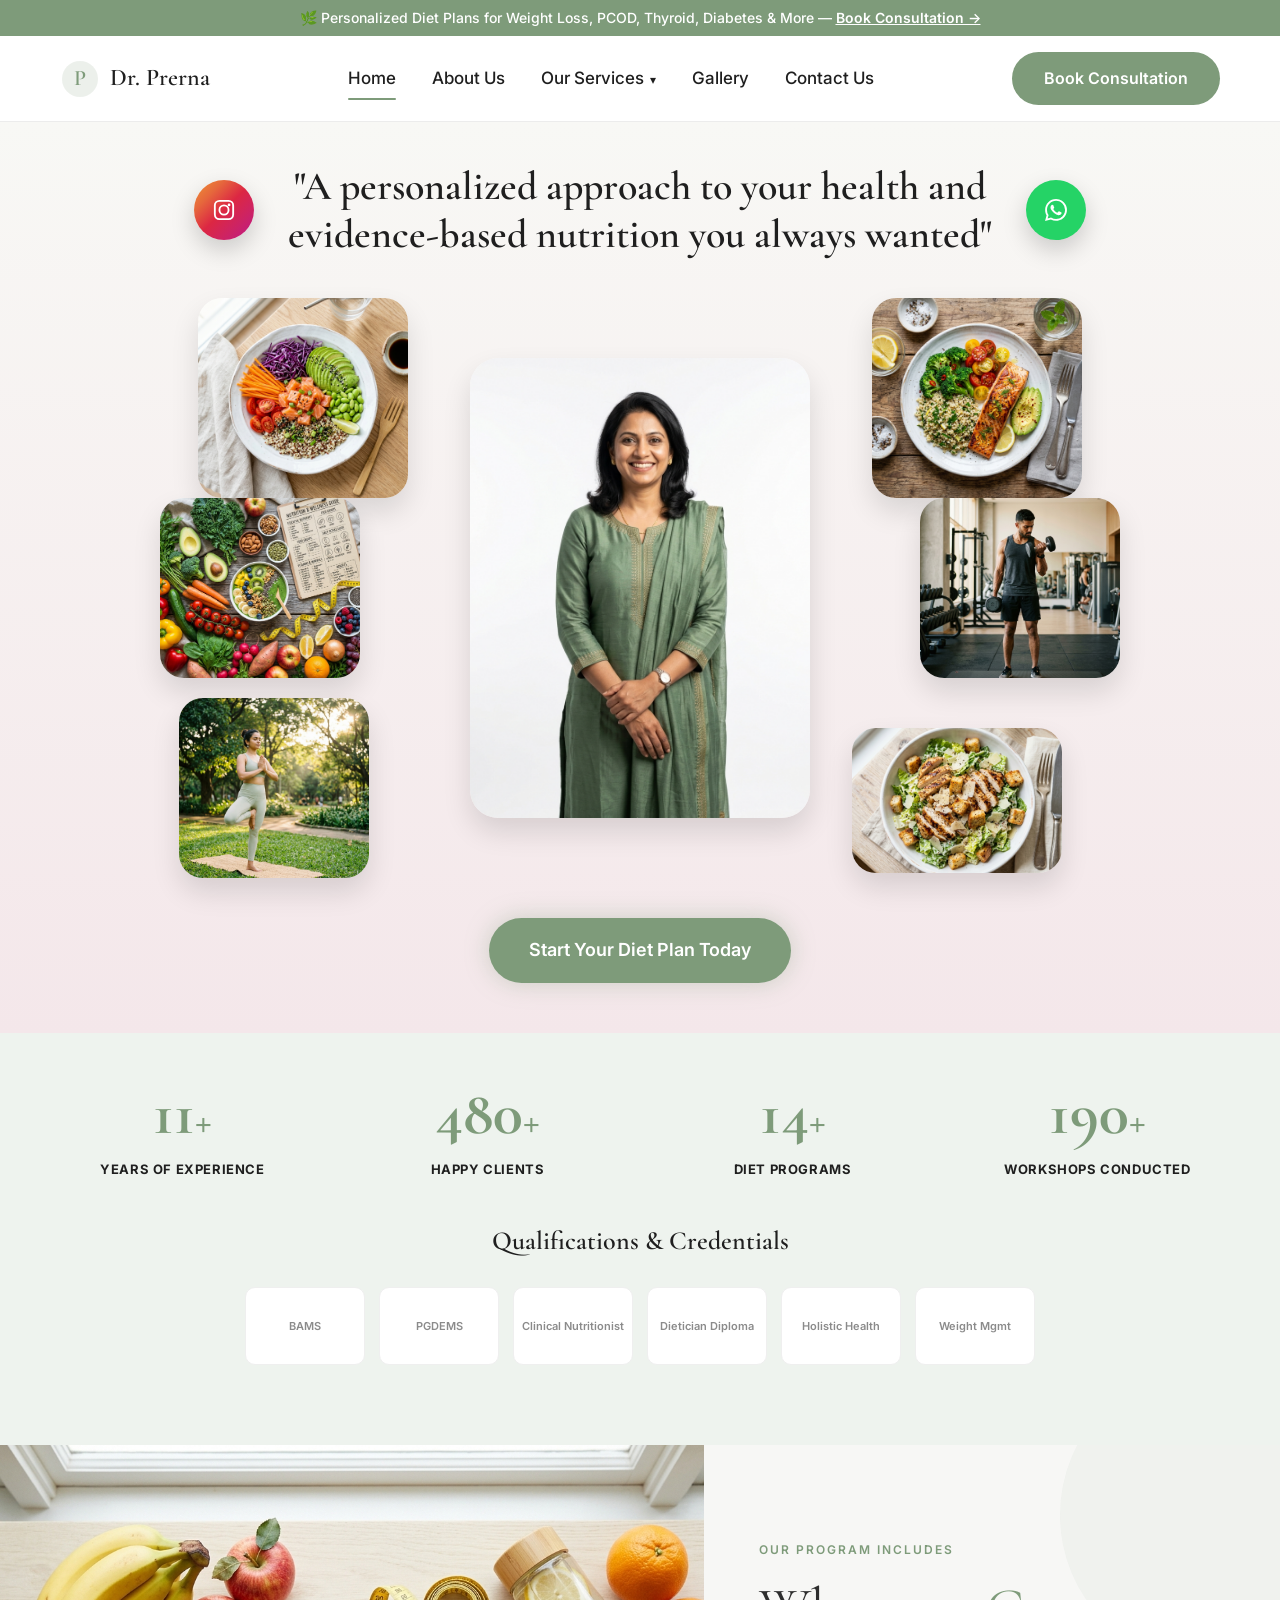
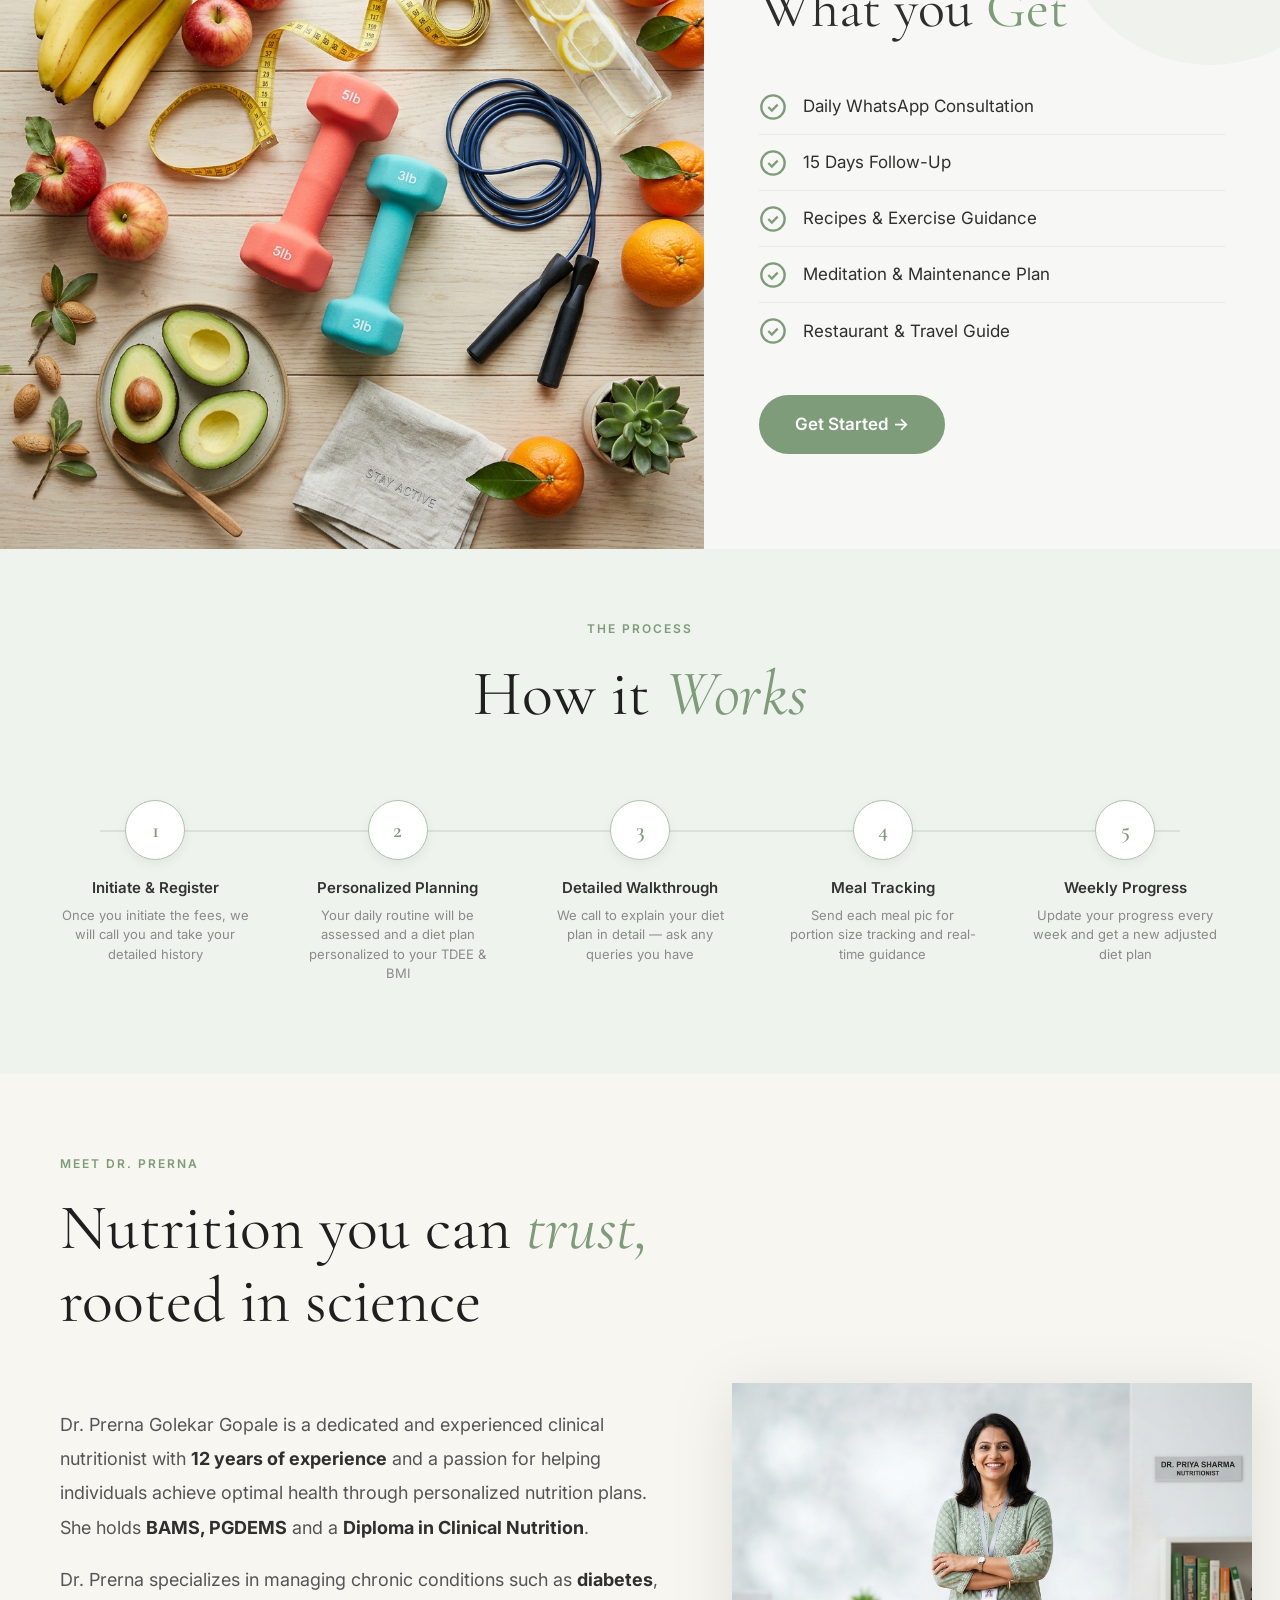
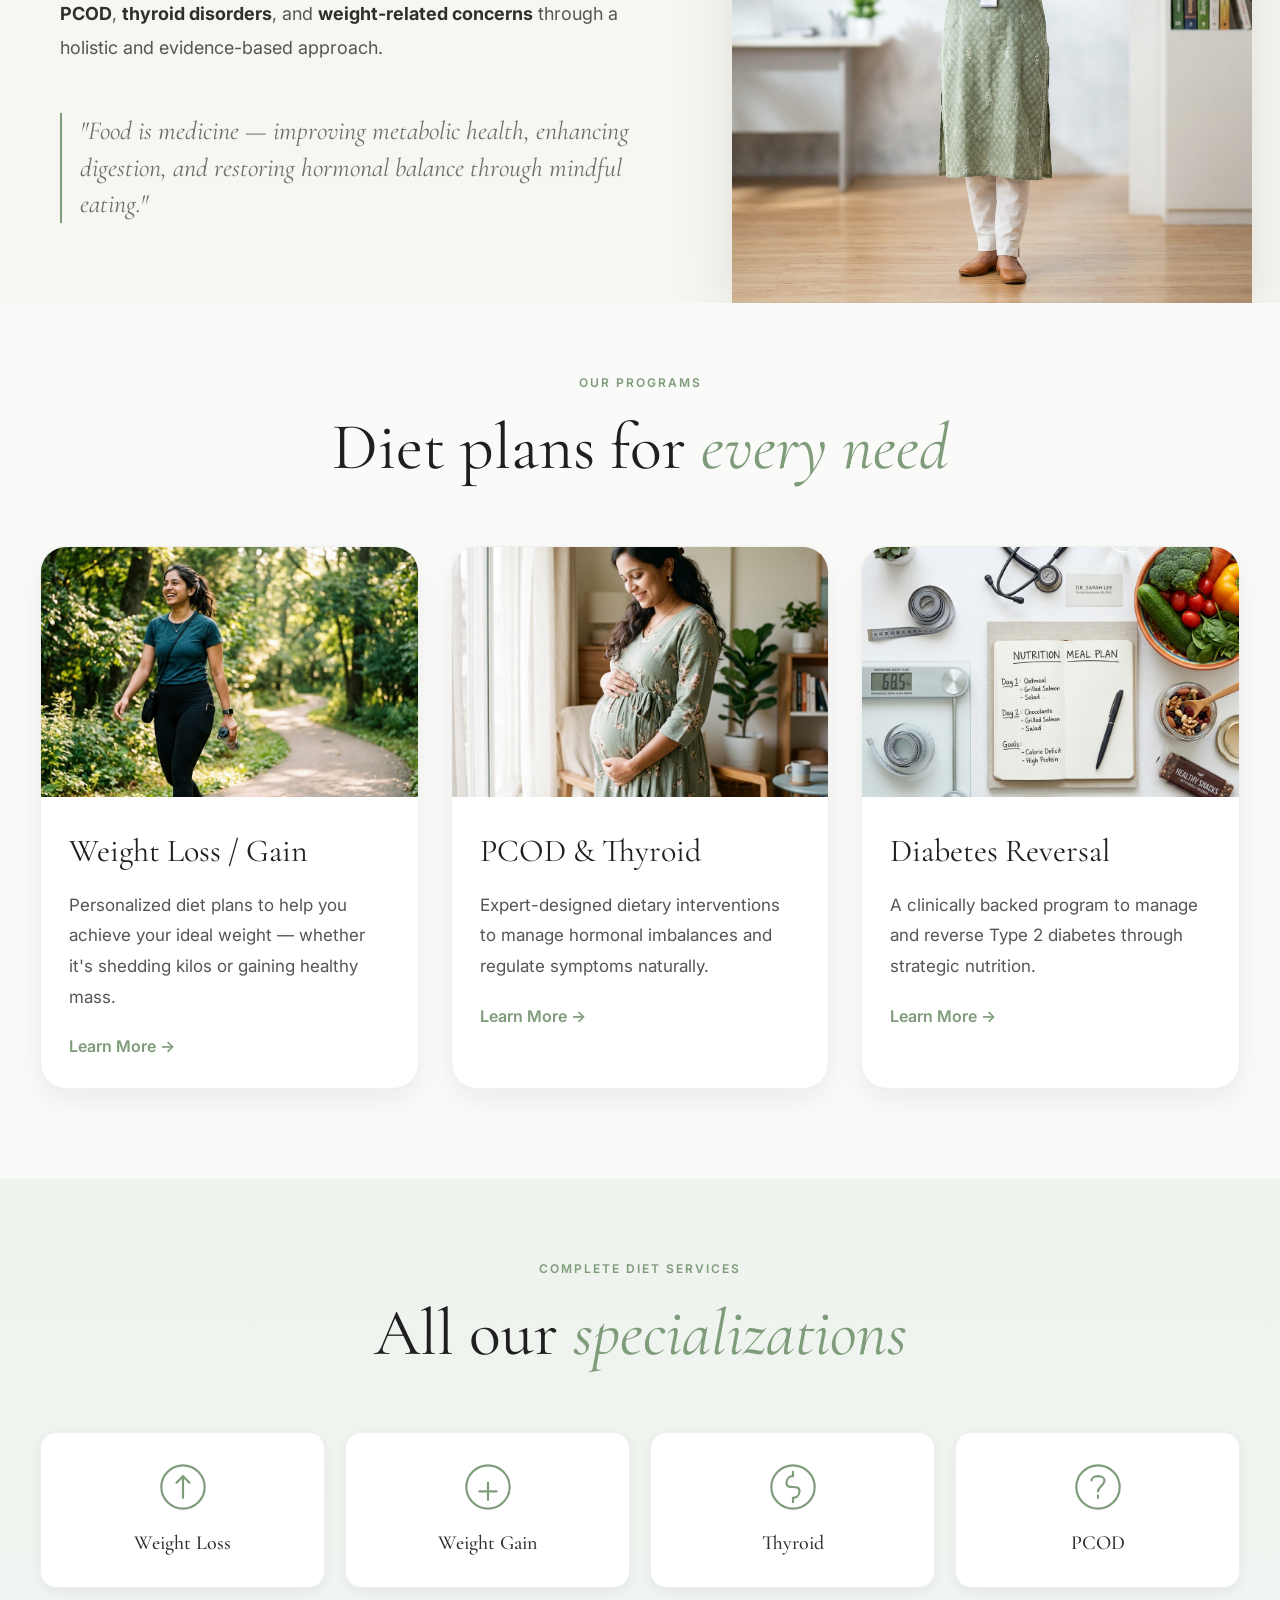
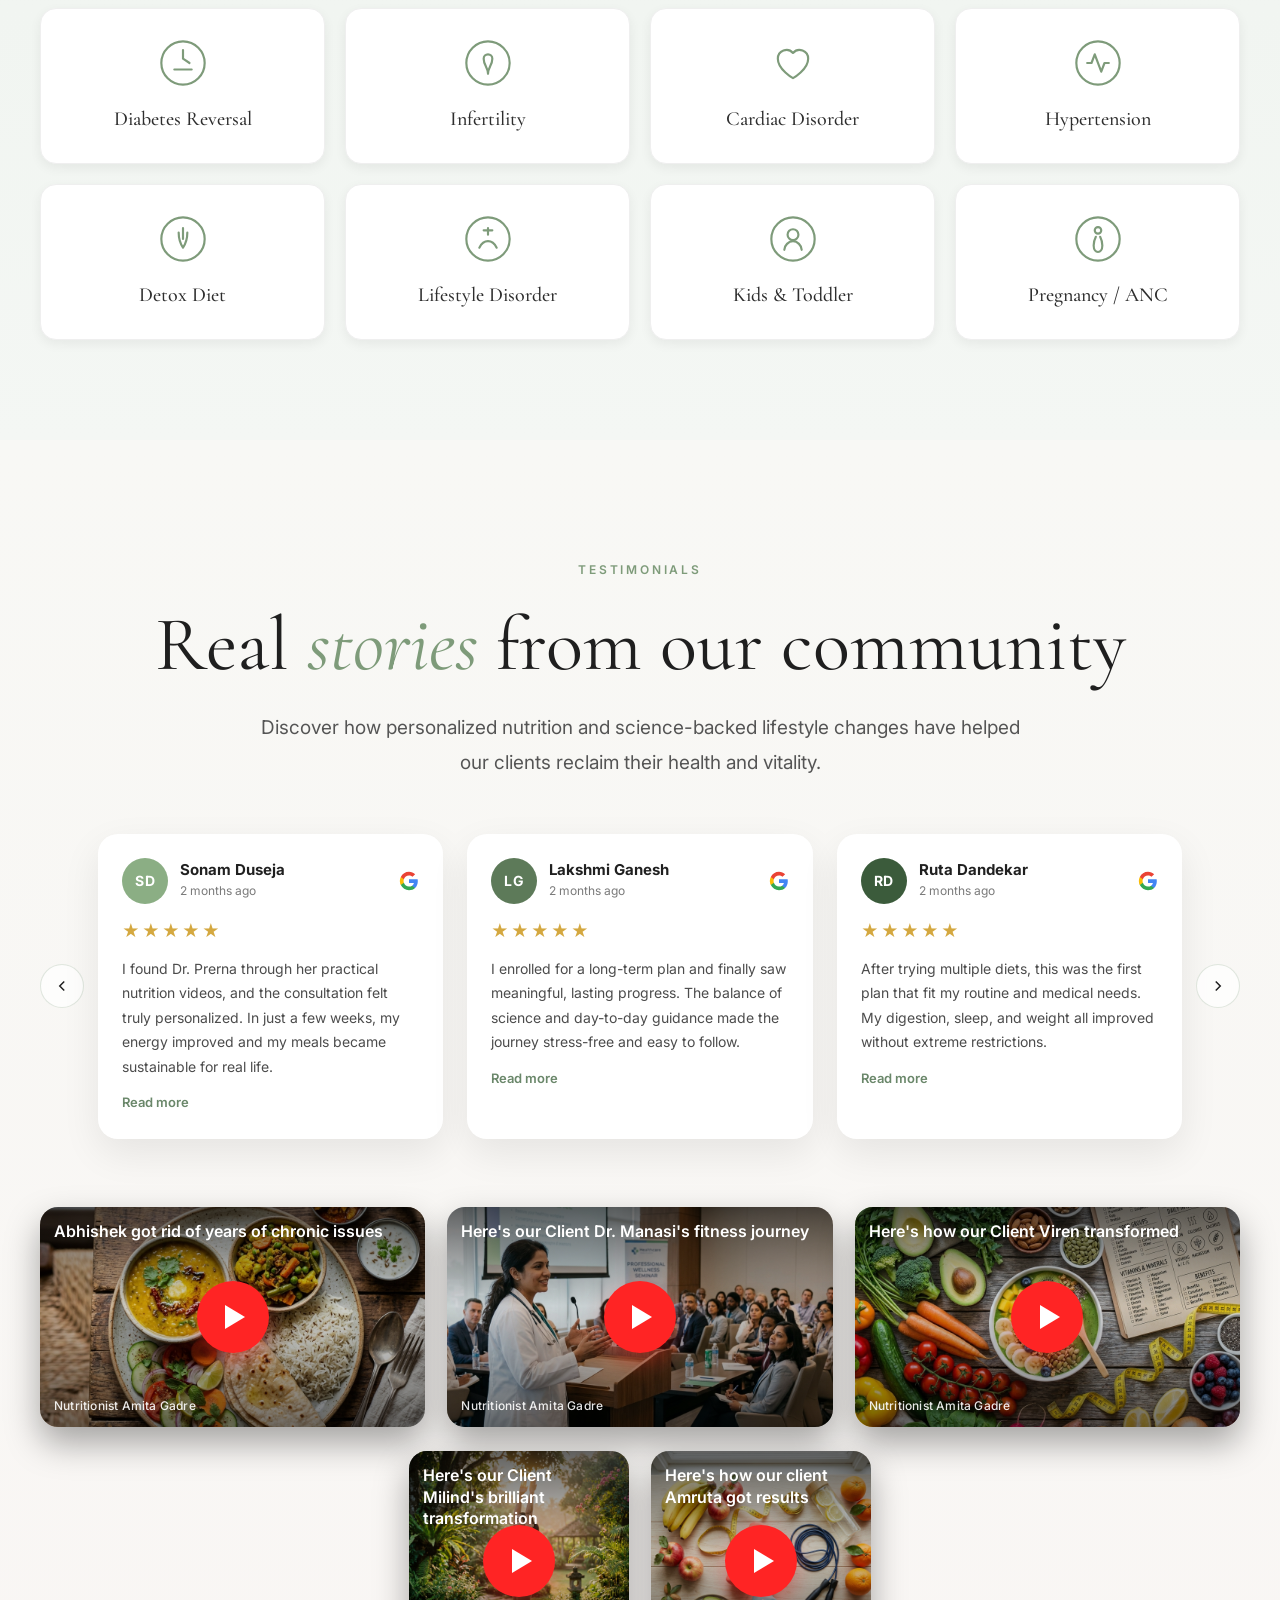
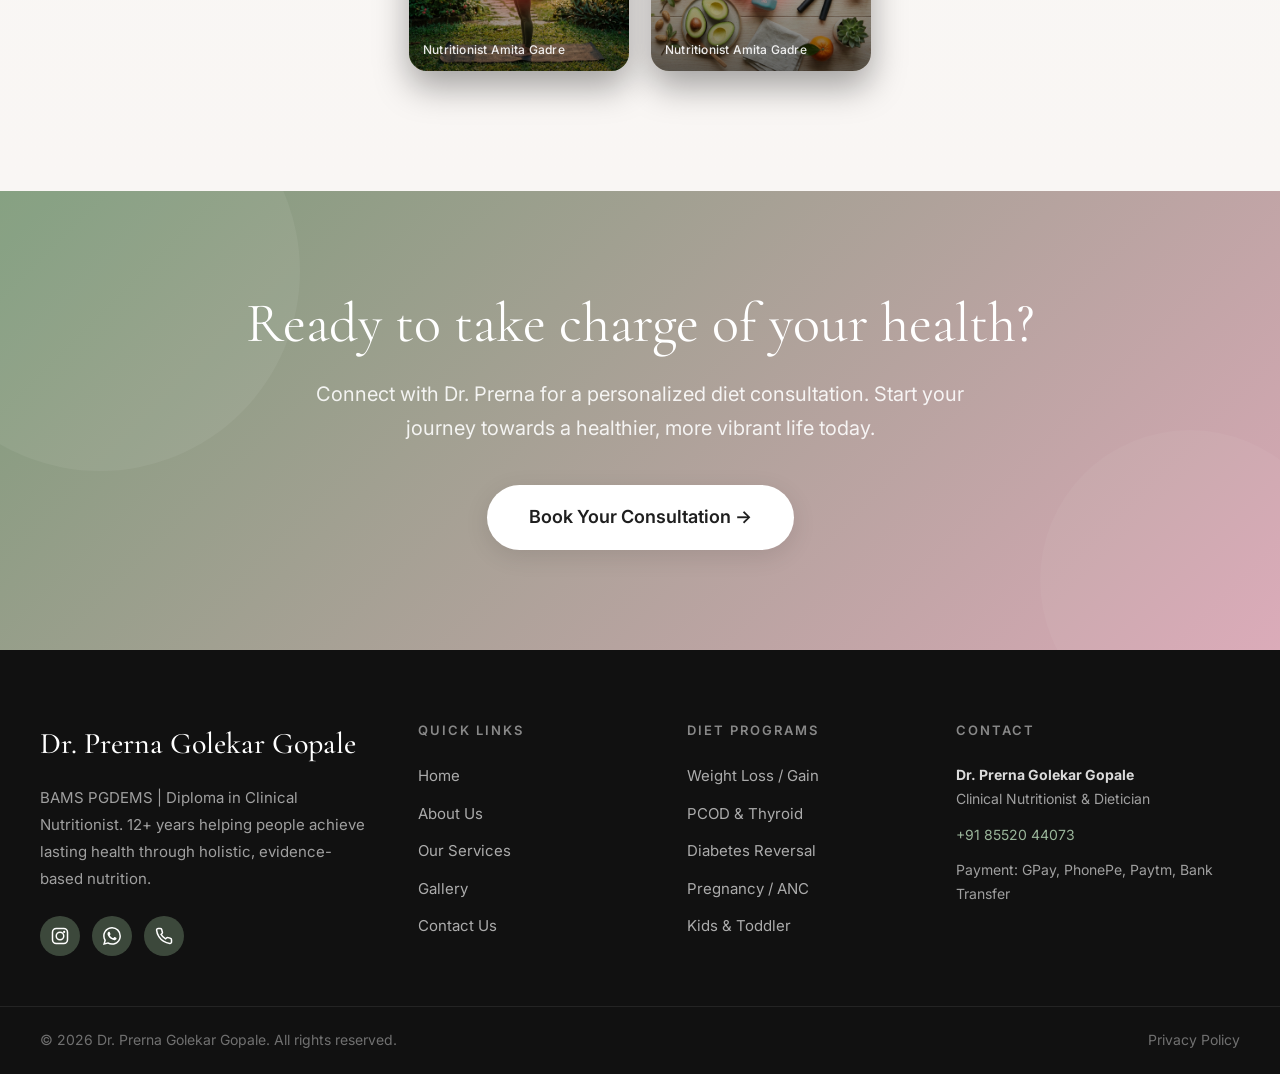
==== commit 9cf43c9a: "Bump asset version to load testimonial slider update" ====
--- a/index.html
+++ b/index.html
@@ -8,7 +8,7 @@
     <link rel="preconnect" href="https://fonts.googleapis.com">
     <link rel="preconnect" href="https://fonts.gstatic.com" crossorigin>
     <link href="https://fonts.googleapis.com/css2?family=Cormorant+Garamond:ital,wght@0,300;0,400;0,500;0,600;0,700;1,300;1,400;1,500;1,600;1,700&family=Inter:wght@300;400;500;600;700&display=swap" rel="stylesheet">
-    <link rel="stylesheet" href="styles.css">
+    <link rel="stylesheet" href="styles.css?v=20260423-4">
 </head>
 <body>
 
@@ -535,6 +535,6 @@
     </a>
 </div>
 
-<script src="script.js"></script>
+<script src="script.js?v=20260423-4"></script>
 </body>
 </html>
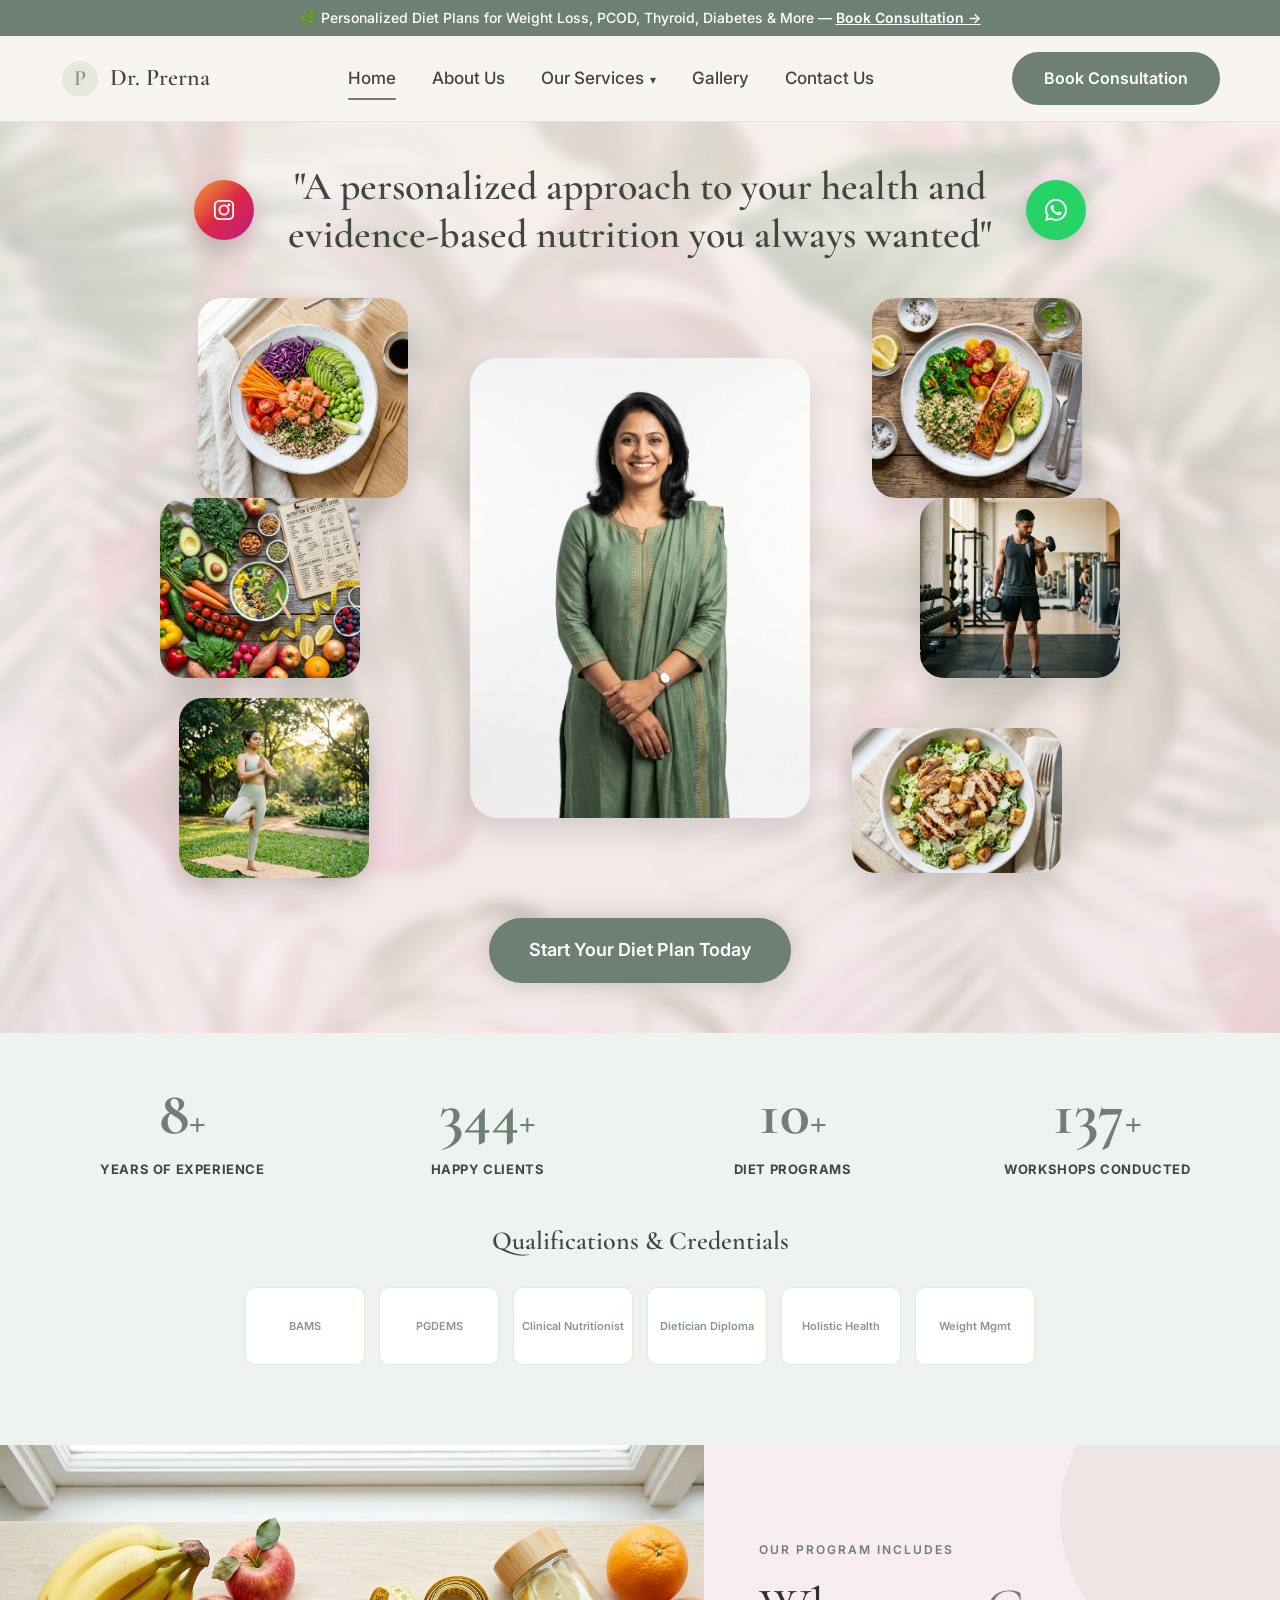
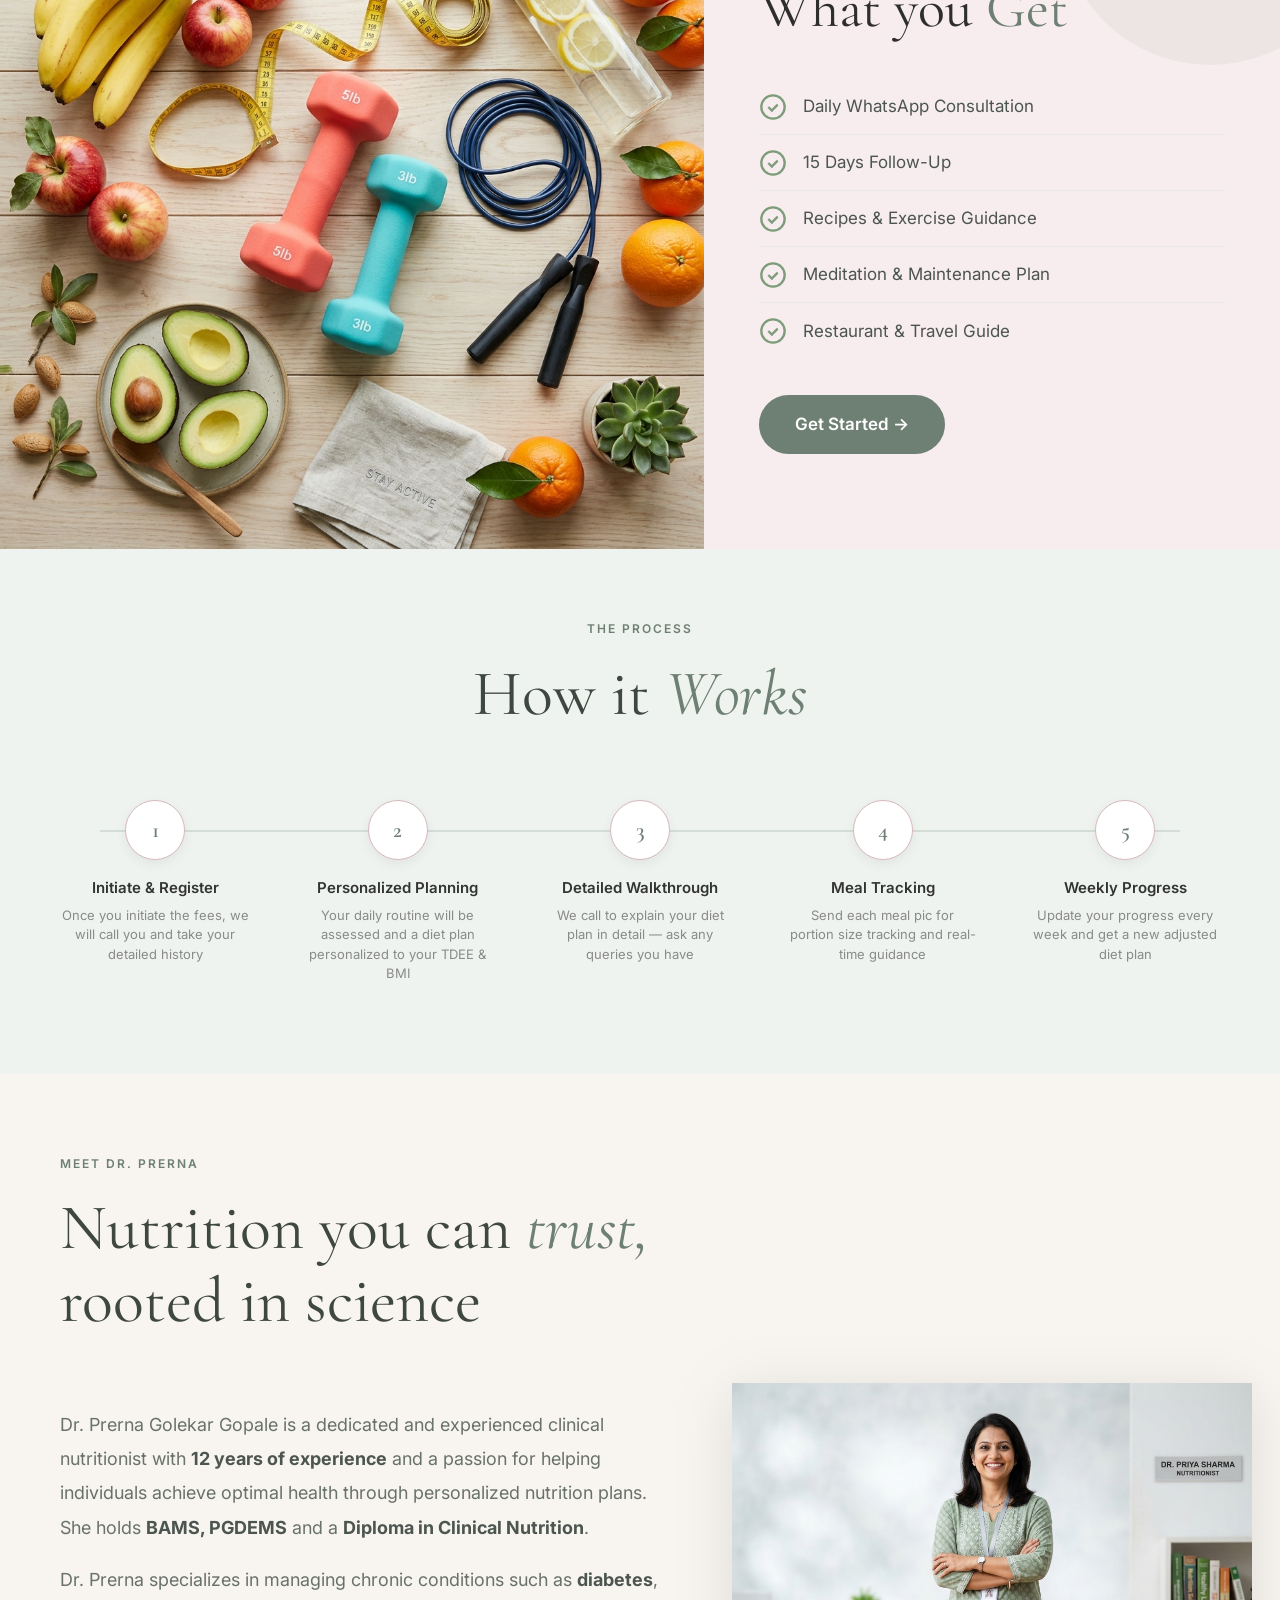
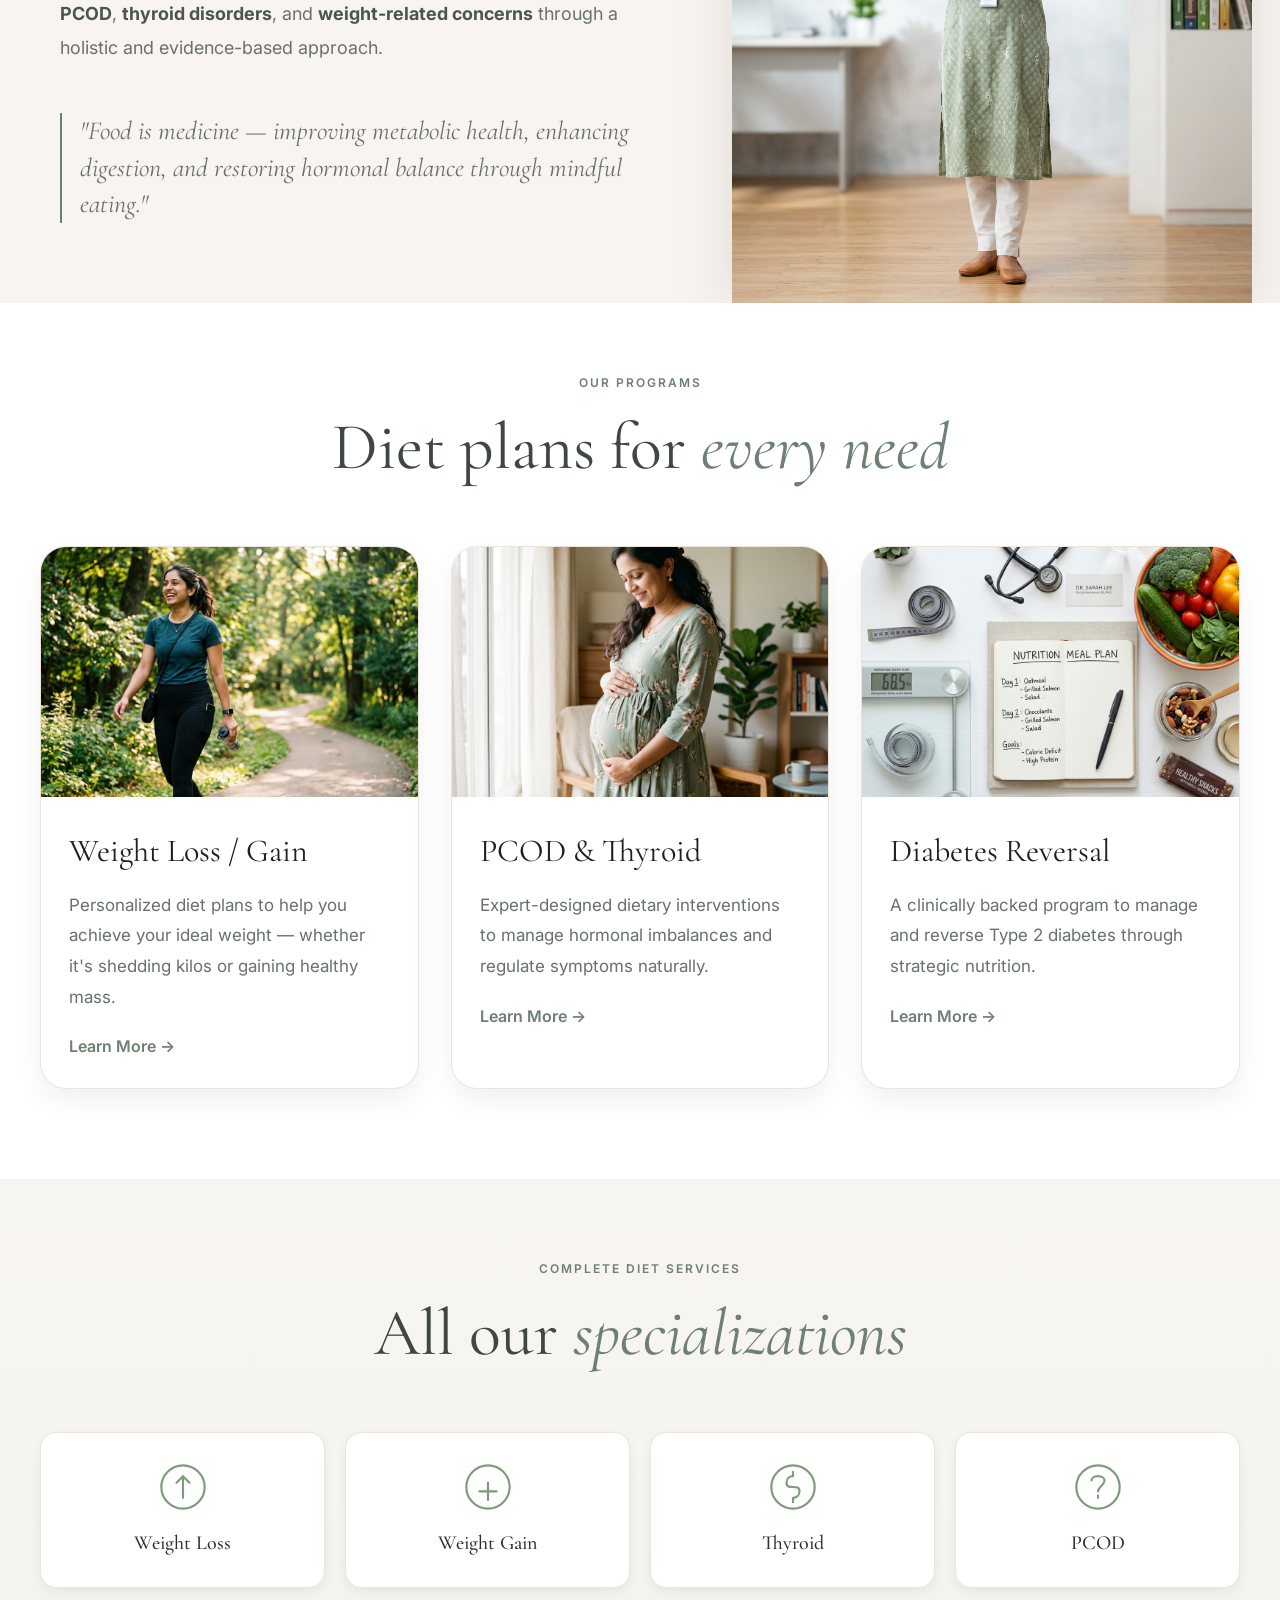
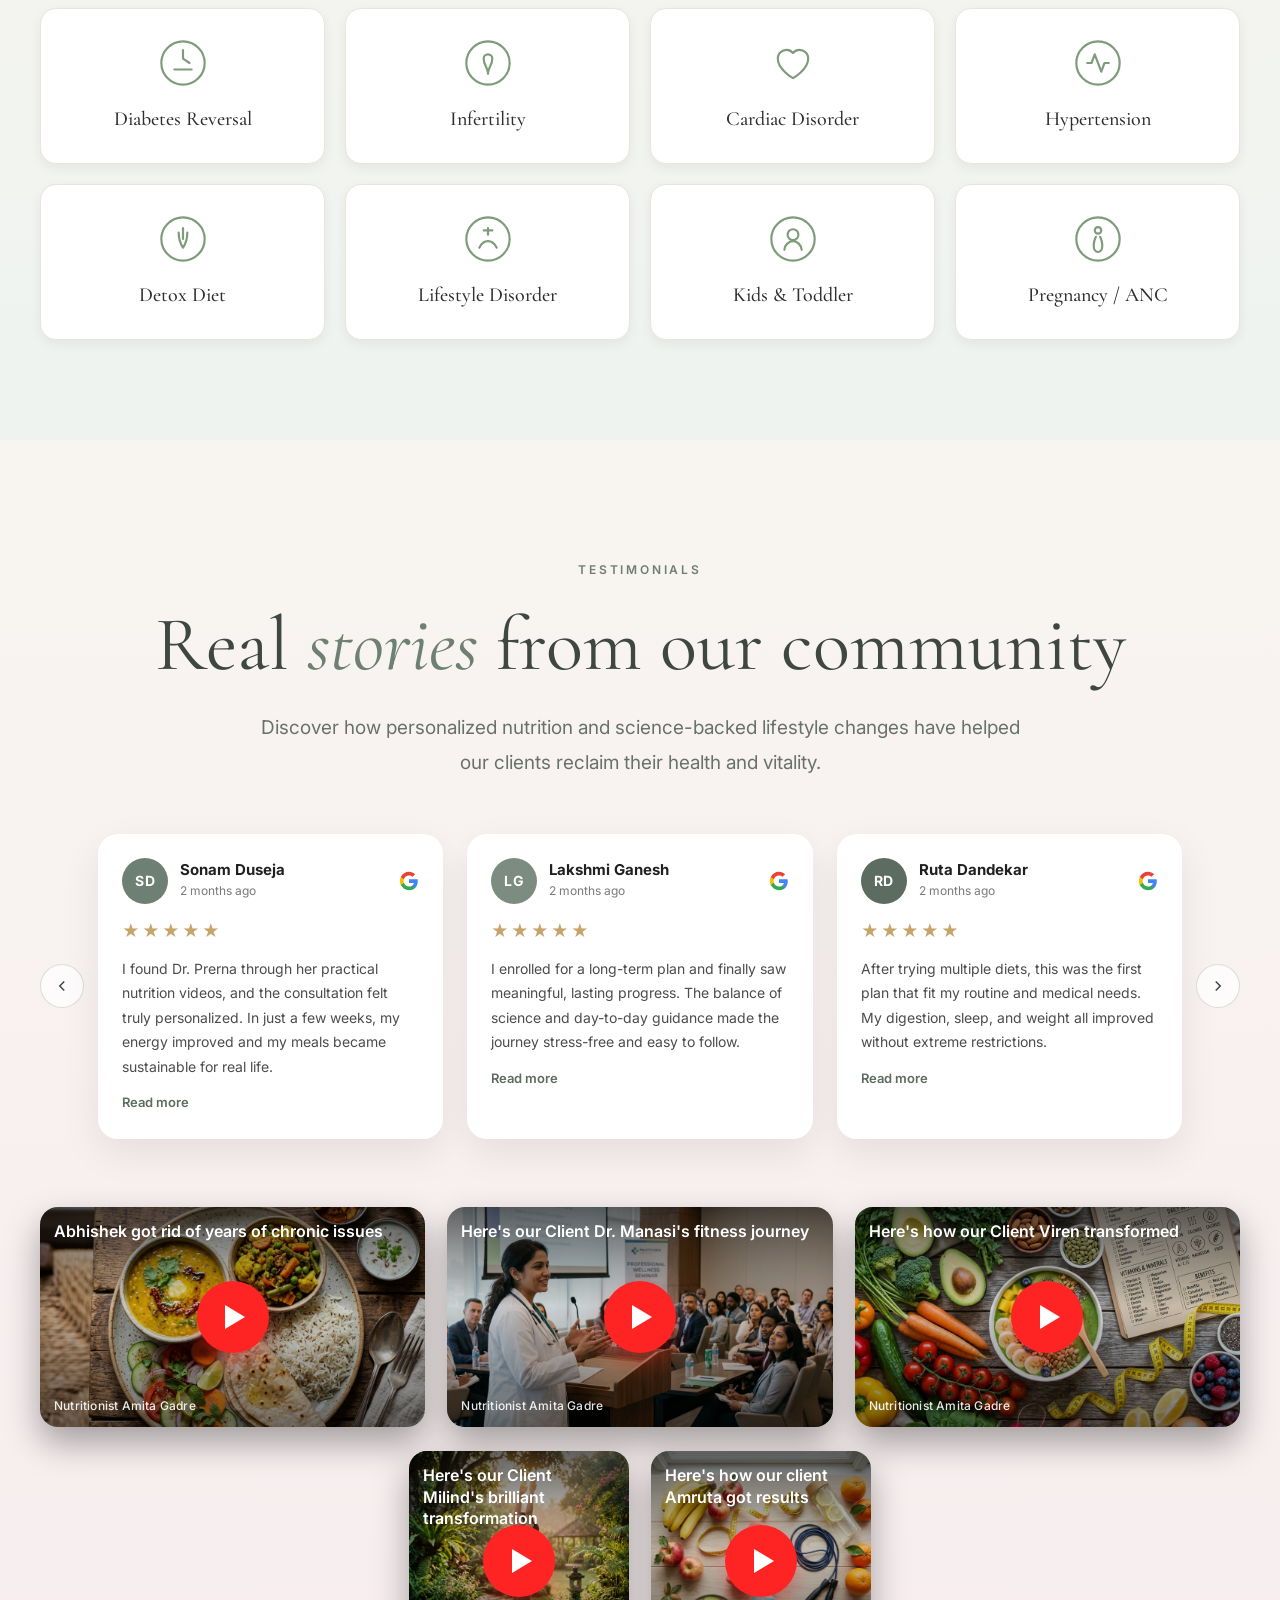
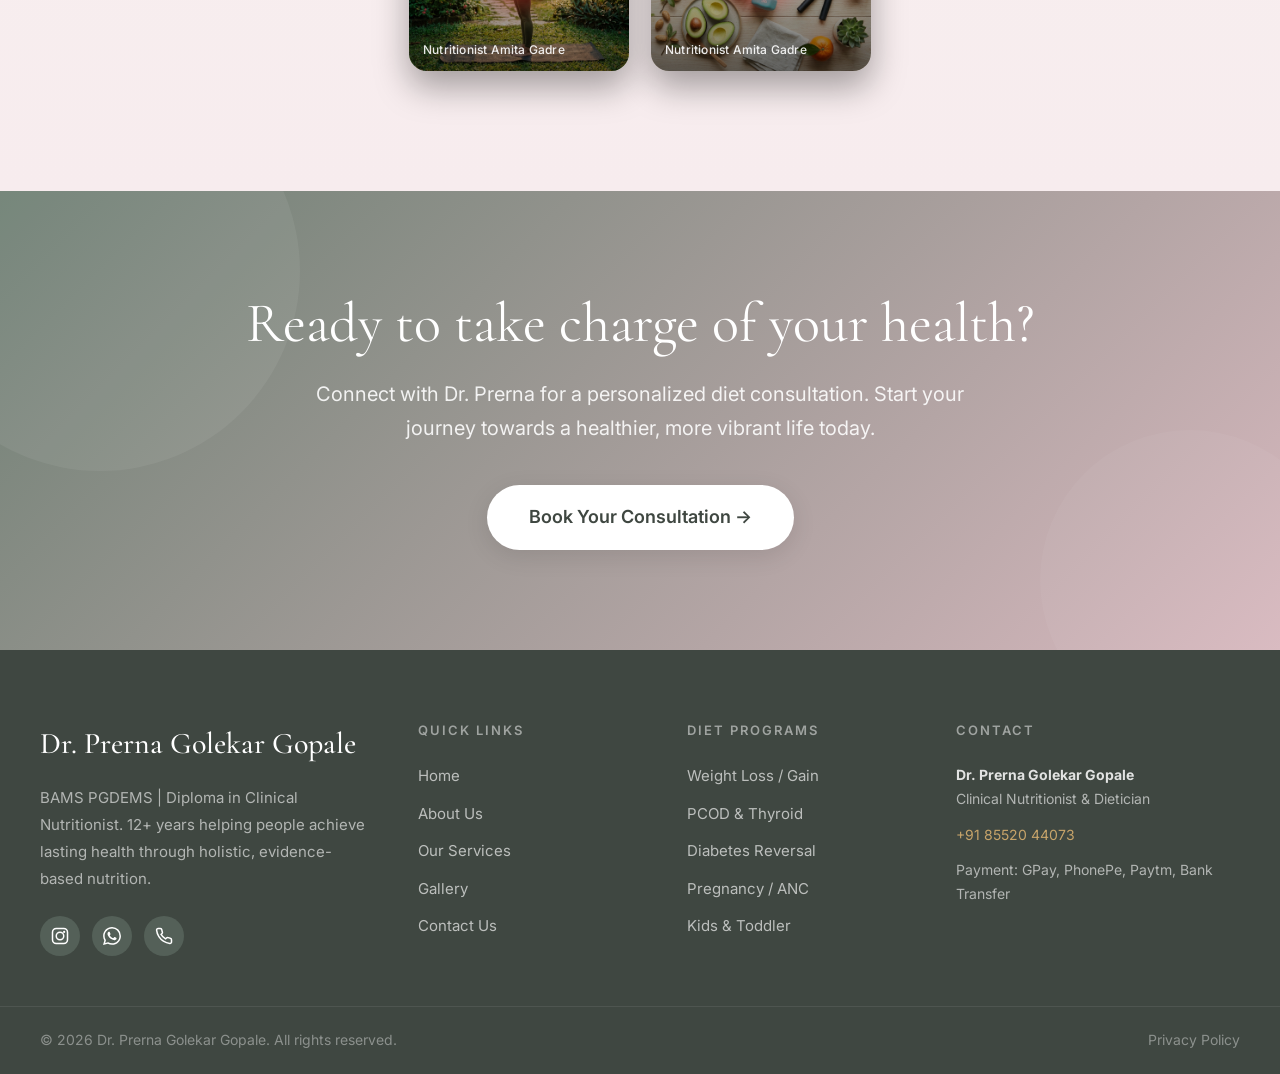
==== commit e756dd31: "Update site palette and hero background image" ====
--- a/index.html
+++ b/index.html
@@ -355,7 +355,7 @@
             <div class="review-cards-row">
                 <article class="review-card">
                     <div class="review-header">
-                        <div class="review-avatar" style="background:#8BAE84;">SD</div>
+                        <div class="review-avatar" style="background:#6E7F73;">SD</div>
                         <div class="review-meta">
                             <strong>Sonam Duseja</strong>
                             <span class="review-time">2 months ago</span>
@@ -369,7 +369,7 @@
 
                 <article class="review-card">
                     <div class="review-header">
-                        <div class="review-avatar" style="background:#5D7A59;">LG</div>
+                        <div class="review-avatar" style="background:#7C8C81;">LG</div>
                         <div class="review-meta">
                             <strong>Lakshmi Ganesh</strong>
                             <span class="review-time">2 months ago</span>
@@ -383,7 +383,7 @@
 
                 <article class="review-card">
                     <div class="review-header">
-                        <div class="review-avatar" style="background:#3B5B3B;">RD</div>
+                        <div class="review-avatar" style="background:#5C6C61;">RD</div>
                         <div class="review-meta">
                             <strong>Ruta Dandekar</strong>
                             <span class="review-time">2 months ago</span>
--- a/styles.css
+++ b/styles.css
@@ -8,21 +8,22 @@
 }
 
 :root {
-    --sage: #7E9B7A;
-    --sage-dark: #6A876A;
-    --sage-light: #9AB59A;
-    --rose-accent: #D9A8B6;
-    --rose-soft: #F4E7EA;
-    --sage-bg: #EEF3EE;
-    --off-white: #F8F8F5;
-    --warm-ivory: #F8F6F1;
-    --charcoal: #2E2E2E;
-    --dark-text: #1F1F1F;
-    --body-text: #2F2F2F;
-    --muted-text: #555555;
-    --light-text: #8B8B8B;
-    --border-color: #ECECEC;
-    --card-border: #EFEFEF;
+    --sage: #6E7F73;
+    --sage-dark: #5C6C61;
+    --sage-light: #A8B5AC;
+    --rose-accent: #D7B8BE;
+    --rose-soft: #F7ECEE;
+    --sage-bg: #EEF3EF;
+    --off-white: #F8F5F1;
+    --warm-ivory: #F8F5F1;
+    --charcoal: #3F4741;
+    --gold: #C7A46A;
+    --dark-text: #3F4741;
+    --body-text: #4C5550;
+    --muted-text: #68716B;
+    --light-text: #8C948F;
+    --border-color: #E7E1D9;
+    --card-border: #EBE4DB;
     --serif: 'Cormorant Garamond', Georgia, serif;
     --sans: 'Inter', -apple-system, BlinkMacSystemFont, sans-serif;
     --shadow-sm: 0 4px 12px rgba(0,0,0,0.06);
@@ -39,7 +40,7 @@
 body {
     font-family: var(--sans);
     color: var(--dark-text);
-    background: #fff;
+    background: var(--warm-ivory);
     line-height: 1.6;
     -webkit-font-smoothing: antialiased;
     -moz-osx-font-smoothing: grayscale;
@@ -90,7 +91,7 @@
    MAIN NAVBAR
    ============================================= */
 .main-navbar {
-    background: #fff;
+    background: var(--warm-ivory);
     height: 86px;
     border-bottom: 1px solid var(--border-color);
     position: sticky;
@@ -132,7 +133,7 @@
 .dropdown-menu {
     position: absolute; top: 100%; left: 50%;
     transform: translateX(-50%) translateY(10px);
-    min-width: 220px; background: #fff; border-radius: 12px;
+    min-width: 220px; background: var(--warm-ivory); border-radius: 12px;
     box-shadow: 0 10px 40px rgba(0,0,0,0.12); padding: 10px 0;
     opacity: 0; visibility: hidden; transition: all var(--transition); z-index: 100;
 }
@@ -152,8 +153,8 @@
     transition: all var(--transition);
 }
 .nav-cta:hover {
-    background: var(--sage-dark); transform: translateY(-1px);
-    box-shadow: 0 4px 16px rgba(126,155,122,0.3);
+    background: var(--gold); transform: translateY(-1px);
+    box-shadow: 0 4px 16px rgba(199,164,106,0.35);
 }
 
 /* Hamburger */
@@ -171,7 +172,7 @@
 
 .mobile-menu {
     display: none; flex-direction: column; padding: 20px 30px 30px;
-    background: #fff; border-top: 1px solid var(--border-color);
+    background: var(--warm-ivory); border-top: 1px solid var(--border-color);
 }
 .mobile-menu.open { display: flex; }
 .mobile-link {
@@ -188,12 +189,28 @@
     background: linear-gradient(180deg, var(--off-white) 0%, var(--rose-soft) 100%);
     padding: 40px 0 50px;
     overflow: hidden;
+    position: relative;
+    isolation: isolate;
+}
+
+.hero-section::before {
+    content: "";
+    position: absolute;
+    inset: -20px;
+    background:
+        linear-gradient(180deg, rgba(248,245,241,0.82) 0%, rgba(247,236,238,0.78) 100%),
+        url("images/herosection-bg-image.png") center/cover no-repeat;
+    filter: blur(6px);
+    transform: scale(1.04);
+    z-index: 0;
 }
 .hero-container {
     max-width: 1280px;
     margin: 0 auto;
     padding: 0 40px;
     text-align: center;
+    position: relative;
+    z-index: 1;
 }
 
 /* Hero heading row with IG + WA buttons */
@@ -352,9 +369,9 @@
 .hero-cta-btn {
     display: inline-block; background: var(--sage); color: #fff;
     padding: 18px 40px; border-radius: 999px; font-size: 18px; font-weight: 600;
-    transition: all var(--transition); box-shadow: 0 0 25px rgba(126,155,122,0.35);
-}
-.hero-cta-btn:hover { background: var(--sage-dark); transform: scale(1.03); }
+    transition: all var(--transition); box-shadow: 0 0 25px rgba(110,127,115,0.35);
+}
+.hero-cta-btn:hover { background: var(--gold); transform: scale(1.03); }
 
 @keyframes fadeInUp {
     from { opacity: 0; transform: translateY(30px); }
@@ -391,10 +408,10 @@
 /* =============================================
    WHAT YOU GET SECTION
    ============================================= */
-.what-you-get-section { background: #F7F7F5; position: relative; overflow: hidden; }
+.what-you-get-section { background: var(--rose-soft); position: relative; overflow: hidden; }
 .decorative-shape {
     position: absolute; top: -80px; right: -80px; width: 300px; height: 300px;
-    background: rgba(126,155,122,0.06); border-radius: 50%; pointer-events: none;
+    background: rgba(110,127,115,0.08); border-radius: 50%; pointer-events: none;
 }
 .wyg-grid { display: grid; grid-template-columns: 55% 45%; min-height: 520px; }
 .wyg-image { overflow: hidden; }
@@ -421,8 +438,8 @@
     transition: all var(--transition); align-self: flex-start;
 }
 .btn-sage:hover {
-    background: var(--sage-dark); transform: scale(1.03);
-    box-shadow: 0 4px 16px rgba(126,155,122,0.3);
+    background: var(--gold); transform: scale(1.03);
+    box-shadow: 0 4px 16px rgba(199,164,106,0.35);
 }
 
 
@@ -432,7 +449,7 @@
 .how-it-works-section { background: var(--sage-bg); padding: 70px 0 90px; }
 .section-heading-lg {
     font-family: var(--serif); font-size: 64px; font-weight: 400;
-    color: #1F1F1F; line-height: 1.15; margin-bottom: 70px;
+    color: var(--dark-text); line-height: 1.15; margin-bottom: 70px;
 }
 .section-heading-lg.center { text-align: center; }
 
@@ -442,7 +459,7 @@
 }
 .timeline-line {
     position: absolute; top: 30px; left: 60px; right: 60px;
-    height: 2px; background: #D8E2D8; z-index: 1;
+    height: 2px; background: #D5DDD7; z-index: 1;
 }
 .timeline-step {
     display: flex; flex-direction: column; align-items: center;
@@ -450,7 +467,7 @@
 }
 .step-circle {
     width: 60px; height: 60px; border-radius: 50%; background: #fff;
-    border: 1px solid #AFC3AF; display: flex; align-items: center; justify-content: center;
+    border: 1px solid var(--rose-accent); display: flex; align-items: center; justify-content: center;
     font-family: var(--serif); font-size: 22px; font-weight: 600; color: var(--sage);
     margin-bottom: 18px; box-shadow: 0 4px 12px rgba(0,0,0,0.06);
 }
@@ -481,10 +498,10 @@
 /* =============================================
    OUR PROGRAMS SECTION
    ============================================= */
-.programs-section { background: #FAFAF8; padding: 70px 0 90px; }
+.programs-section { background: #FFFFFF; padding: 70px 0 90px; }
 .section-heading-xl {
     font-family: var(--serif); font-size: 66px; font-weight: 400;
-    color: #1F1F1F; margin-top: 18px; margin-bottom: 60px; line-height: 1.15;
+    color: var(--dark-text); margin-top: 18px; margin-bottom: 60px; line-height: 1.15;
 }
 .section-heading-xl.center { text-align: center; }
 
@@ -508,7 +525,7 @@
    HOME DIET PROGRAMS GRID (with SVG icons)
    ============================================= */
 .home-diet-programs {
-    background: linear-gradient(180deg, var(--sage-bg) 0%, #f4f7f4 100%);
+    background: linear-gradient(180deg, var(--warm-ivory) 0%, var(--sage-bg) 100%);
     padding: 80px 0 100px;
 }
 
@@ -537,7 +554,7 @@
 .diet-program-card:hover {
     transform: translateY(-5px);
     box-shadow: var(--shadow-lg);
-    border-color: rgba(126,155,122,0.3);
+    border-color: rgba(110,127,115,0.3);
 }
 
 .diet-program-icon-svg {
@@ -566,7 +583,7 @@
    TESTIMONIALS SECTION
    ============================================= */
 .testimonials-section {
-    background: linear-gradient(180deg, var(--off-white) 0%, #f9f6f4 100%);
+    background: linear-gradient(180deg, var(--warm-ivory) 0%, var(--rose-soft) 100%);
     padding: 120px 0;
     color: var(--dark-text);
 }
@@ -610,7 +627,7 @@
     width: 44px;
     height: 44px;
     border-radius: 50%;
-    border: 1px solid rgba(126,155,122,0.24);
+    border: 1px solid rgba(110,127,115,0.24);
     background: rgba(255,255,255,0.72);
     color: var(--dark-text);
     display: flex;
@@ -623,8 +640,8 @@
 
 .testimonial-nav:hover {
     background: #fff;
-    border-color: rgba(126,155,122,0.55);
-    box-shadow: 0 0 0 1px rgba(126,155,122,0.18), 0 10px 22px rgba(0,0,0,0.08);
+    border-color: rgba(110,127,115,0.55);
+    box-shadow: 0 0 0 1px rgba(110,127,115,0.18), 0 10px 22px rgba(0,0,0,0.08);
 }
 
 .testimonial-nav-left { left: 0; }
@@ -691,7 +708,7 @@
     margin: 14px 0 12px;
     font-size: 17px;
     letter-spacing: 2px;
-    color: #D4A840;
+    color: var(--gold);
 }
 
 .review-text {
@@ -826,13 +843,13 @@
     padding: 18px 42px; border-radius: 999px; font-size: 18px; font-weight: 600;
     transition: all var(--transition); box-shadow: 0 6px 24px rgba(0,0,0,0.1);
 }
-.cta-btn:hover { background: var(--rose-soft); transform: scale(1.03); box-shadow: 0 8px 32px rgba(0,0,0,0.12); }
+.cta-btn:hover { background: var(--gold); color: #fff; transform: scale(1.03); box-shadow: 0 8px 32px rgba(0,0,0,0.12); }
 
 
 /* =============================================
    FOOTER
    ============================================= */
-.site-footer { background: #111; padding: 70px 0 0; color: rgba(255,255,255,0.75); }
+.site-footer { background: var(--charcoal); padding: 70px 0 0; color: rgba(255,255,255,0.78); }
 .footer-grid {
     display: grid; grid-template-columns: 1.5fr 1fr 1fr 1.3fr;
     gap: 50px; padding-bottom: 50px;
@@ -844,10 +861,10 @@
 .footer-brand-desc { font-size: 15px; line-height: 1.8; color: rgba(255,255,255,0.6); margin-bottom: 24px; }
 .footer-socials { display: flex; gap: 12px; }
 .social-circle {
-    width: 40px; height: 40px; border-radius: 50%; background: rgba(126,155,122,0.4);
+    width: 40px; height: 40px; border-radius: 50%; background: rgba(110,127,115,0.45);
     display: flex; align-items: center; justify-content: center; transition: all var(--transition);
 }
-.social-circle:hover { background: var(--sage); transform: translateY(-2px); }
+.social-circle:hover { background: var(--gold); transform: translateY(-2px); }
 
 .footer-col-title {
     font-size: 13px; font-weight: 600; letter-spacing: 2px;
@@ -856,10 +873,10 @@
 .footer-links { list-style: none; }
 .footer-links li { margin-bottom: 12px; }
 .footer-links a { font-size: 15px; color: rgba(255,255,255,0.65); transition: color var(--transition); }
-.footer-links a:hover { color: var(--sage-light); }
+.footer-links a:hover { color: var(--gold); }
 
 .footer-contact p { font-size: 14px; line-height: 1.7; margin-bottom: 12px; color: rgba(255,255,255,0.6); }
-.footer-contact a { color: var(--sage-light); }
+.footer-contact a { color: var(--gold); }
 .footer-contact a:hover { color: #fff; }
 .footer-contact strong { color: rgba(255,255,255,0.85); }
 
@@ -869,7 +886,7 @@
     font-size: 14px; color: rgba(255,255,255,0.4);
 }
 .footer-bottom-inner a { color: rgba(255,255,255,0.4); }
-.footer-bottom-inner a:hover { color: var(--sage-light); }
+.footer-bottom-inner a:hover { color: var(--gold); }
 
 
 /* =============================================
@@ -1004,7 +1021,7 @@
 /* =============================================
    ABOUT PAGE — What We Offer Grid
    ============================================= */
-.about-offers { background: #FAFAF8; padding: 80px 0 100px; }
+.about-offers { background: var(--warm-ivory); padding: 80px 0 100px; }
 .offers-grid { display: grid; grid-template-columns: repeat(4, 1fr); gap: 24px; }
 .offer-card {
     background: #fff; border-radius: 20px; padding: 32px 24px;
@@ -1020,7 +1037,7 @@
 /* =============================================
    GALLERY PAGE
    ============================================= */
-.gallery-section { background: #FAFAF8; padding: 80px 0 100px; }
+.gallery-section { background: var(--rose-soft); padding: 80px 0 100px; }
 .gallery-sub {
     font-size: 19px; color: var(--muted-text); max-width: 700px;
     margin: 0 auto 40px; text-align: center; line-height: 1.7;
@@ -1084,7 +1101,7 @@
 /* =============================================
    CONTACT PAGE
    ============================================= */
-.contact-section { background: #FAFAF8; padding: 80px 0 100px; }
+.contact-section { background: var(--warm-ivory); padding: 80px 0 100px; }
 
 .clinic-header-card {
     background: #fff;
@@ -1155,7 +1172,7 @@
 }
 
 .contact-info-strip {
-    background: linear-gradient(120deg, #fff 0%, #F4F8F4 100%);
+    background: linear-gradient(120deg, #fff 0%, var(--sage-bg) 100%);
     border: 1px solid var(--card-border);
     border-radius: 22px;
     box-shadow: var(--shadow-sm);
@@ -1305,10 +1322,10 @@
 .form-group input, .form-group select, .form-group textarea {
     width: 100%; padding: 14px 18px; border: 1px solid #E0E0E0; border-radius: 12px;
     font-family: var(--sans); font-size: 15px; color: var(--dark-text);
-    background: #FAFAF8; transition: all var(--transition); outline: none;
+    background: var(--warm-ivory); transition: all var(--transition); outline: none;
 }
 .form-group input:focus, .form-group select:focus, .form-group textarea:focus {
-    border-color: var(--sage); box-shadow: 0 0 0 3px rgba(126,155,122,0.12); background: #fff;
+    border-color: var(--sage); box-shadow: 0 0 0 3px rgba(110,127,115,0.12); background: #fff;
 }
 .form-group textarea { resize: vertical; min-height: 100px; }
 .form-group select {
@@ -1323,7 +1340,7 @@
     cursor: pointer; display: flex; align-items: center; justify-content: center;
     gap: 10px; transition: all var(--transition);
 }
-.form-submit:hover { background: var(--sage-dark); transform: translateY(-2px); box-shadow: 0 6px 20px rgba(126,155,122,0.3); }
+.form-submit:hover { background: var(--gold); transform: translateY(-2px); box-shadow: 0 6px 20px rgba(199,164,106,0.35); }
 
 .form-success { text-align: center; padding: 40px 20px; }
 .success-icon {
@@ -1363,7 +1380,7 @@
 /* =============================================
    SERVICES PAGE — Sidebar + Content Layout
    ============================================= */
-.services-page { background: #FAFAF8; padding: 60px 0 100px; }
+.services-page { background: var(--sage-bg); padding: 60px 0 100px; }
 
 .services-layout {
     display: grid;
@@ -1671,7 +1688,7 @@
     }
 
     .card-center {
-        width: 160px; height: 220px;
+        width: 191px; height: 260px;
         left: 50%; top: 50%;
         transform: translate(-50%, -50%);
         border-radius: 16px; z-index: 3;
@@ -1727,8 +1744,22 @@
     .btn-sage { width: 100%; text-align: center; }
 
     /* Timeline */
-    .timeline { flex-direction: column; align-items: center; gap: 28px; }
-    .timeline-step { max-width: 280px; }
+    .timeline {
+        display: grid;
+        grid-template-columns: repeat(2, minmax(0, 1fr));
+        gap: 22px 16px;
+        align-items: stretch;
+        justify-items: center;
+    }
+    .timeline-step {
+        max-width: none;
+        width: 100%;
+    }
+    .timeline-step:last-child {
+        grid-column: 1 / -1;
+        max-width: 260px;
+        margin: 0 auto;
+    }
 
     /* Founder */
     .founder-content { padding: 36px 20px; }
@@ -1739,8 +1770,48 @@
 
     /* Programs */
     .programs-section { padding: 50px 0 60px; }
-    .programs-grid { grid-template-columns: 1fr; gap: 24px; }
-    .programs-grid .program-card:last-child { max-width: 100%; }
+    #programs .programs-grid {
+        display: grid;
+        grid-auto-flow: column;
+        grid-auto-columns: minmax(250px, 82vw);
+        gap: 16px;
+        overflow-x: auto;
+        overscroll-behavior-x: contain;
+        scroll-snap-type: x mandatory;
+        scroll-behavior: smooth;
+        -webkit-overflow-scrolling: touch;
+        padding: 4px 2px 12px;
+    }
+    #programs .programs-grid::-webkit-scrollbar {
+        display: none;
+    }
+    #programs .program-card {
+        scroll-snap-align: start;
+        border-radius: 18px;
+    }
+    #programs .card-image {
+        height: 180px;
+    }
+    #programs .card-body {
+        padding: 18px;
+    }
+    #programs .card-title {
+        font-size: 24px;
+        margin-bottom: 10px;
+    }
+    #programs .card-desc {
+        font-size: 14px;
+        line-height: 1.65;
+        min-height: 0;
+        margin-bottom: 14px;
+    }
+    #programs .card-cta {
+        font-size: 15px;
+    }
+    #programs .programs-grid .program-card:last-child {
+        max-width: none;
+        margin: 0;
+    }
 
     /* Diet Programs Grid */
     .home-diet-programs { padding: 50px 0 60px; }
@@ -1913,7 +1984,7 @@
     .hero-social-btn svg { width: 16px; height: 16px; }
 
     .hero-collage { height: 260px; }
-    .card-center { width: 130px; height: 180px; }
+    .card-center { width: 153px; height: 212px; }
     .card-left-top { width: 80px; height: 80px; }
     .card-left-center { width: 75px; height: 70px; }
     .card-left-bottom { width: 75px; height: 70px; }
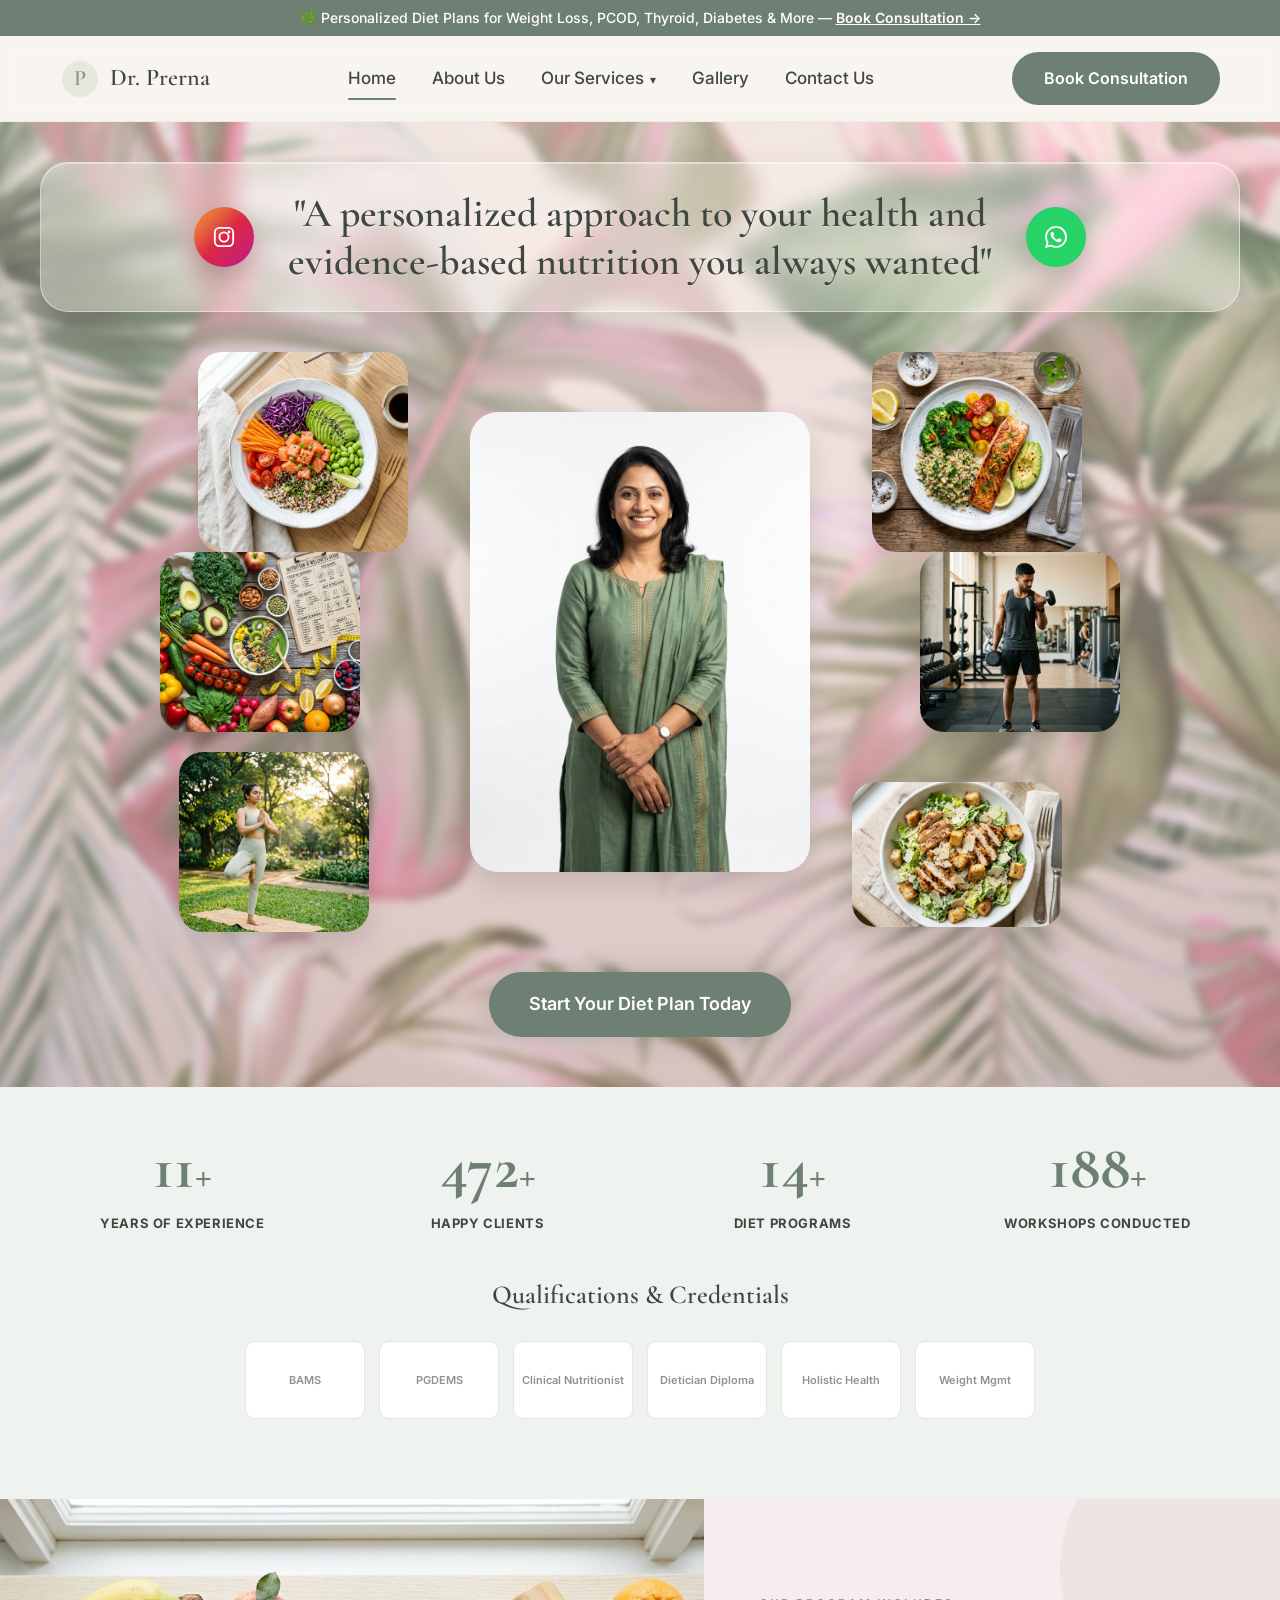
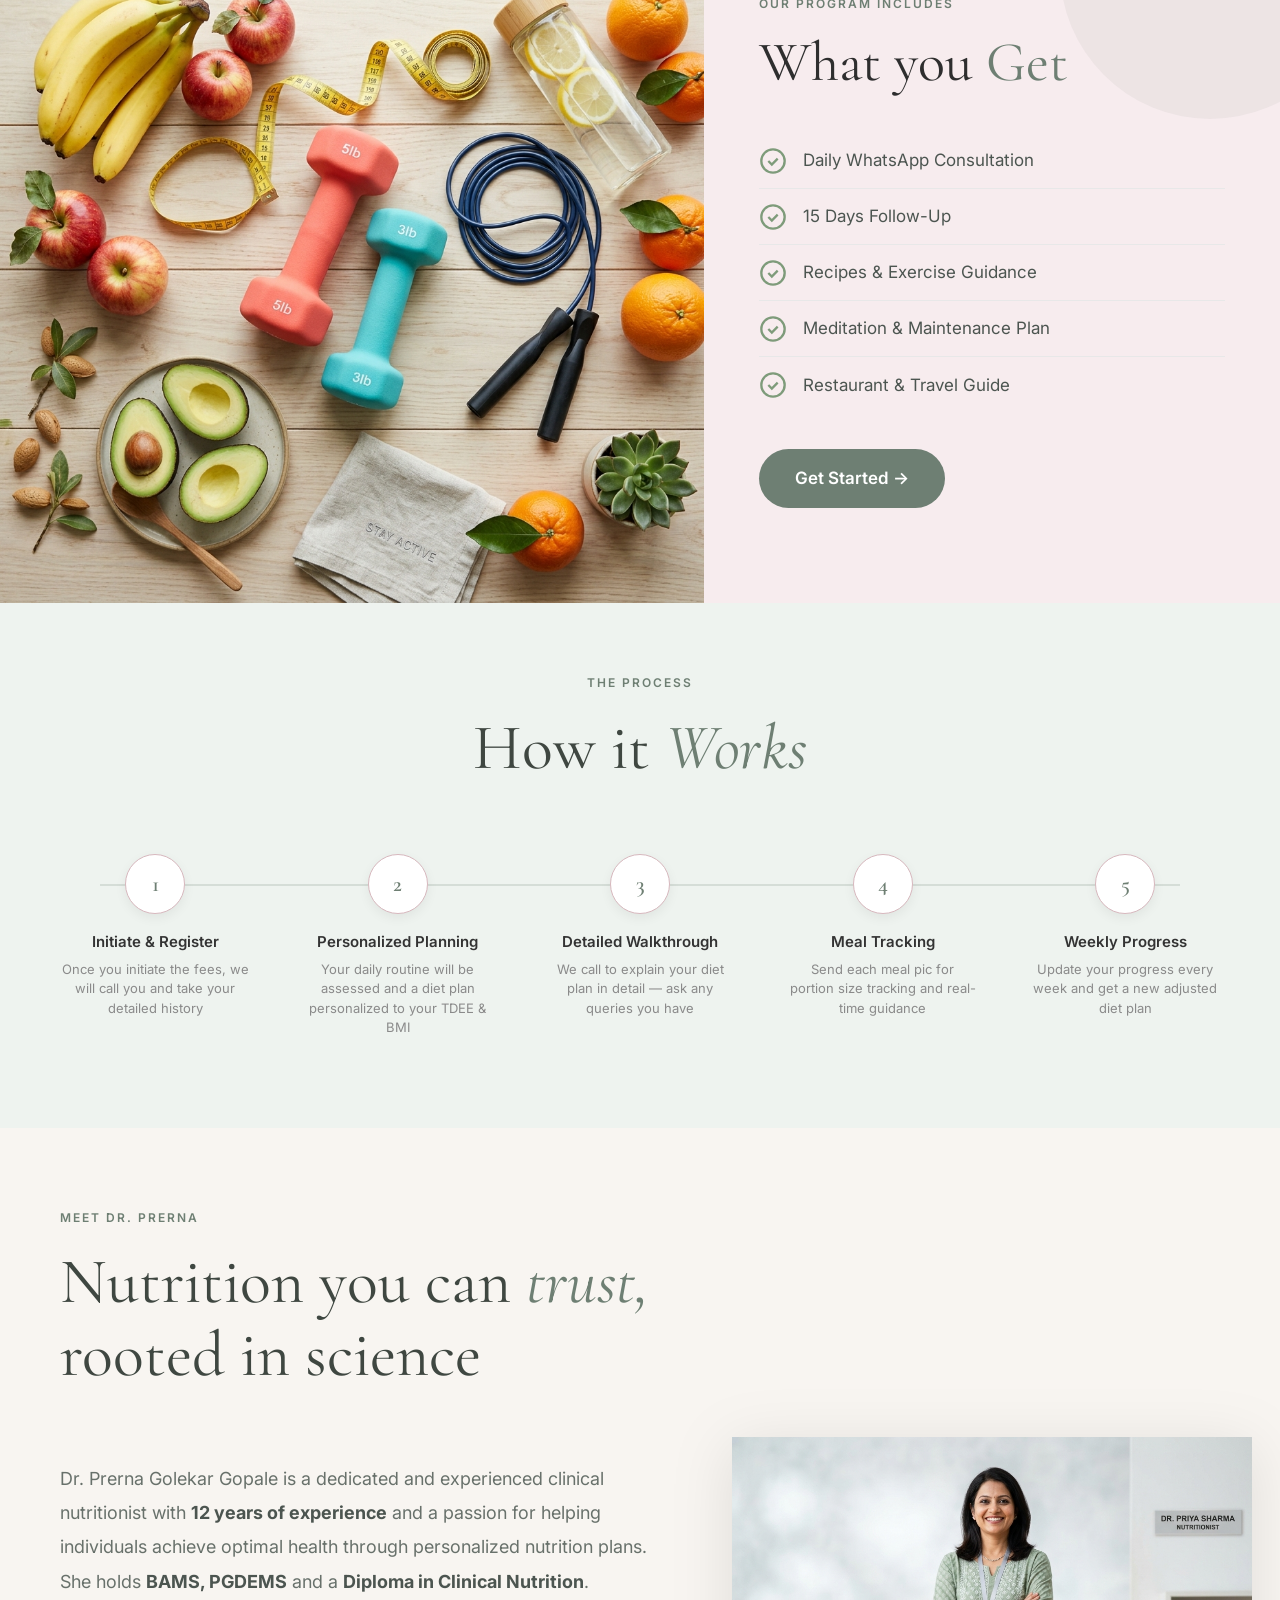
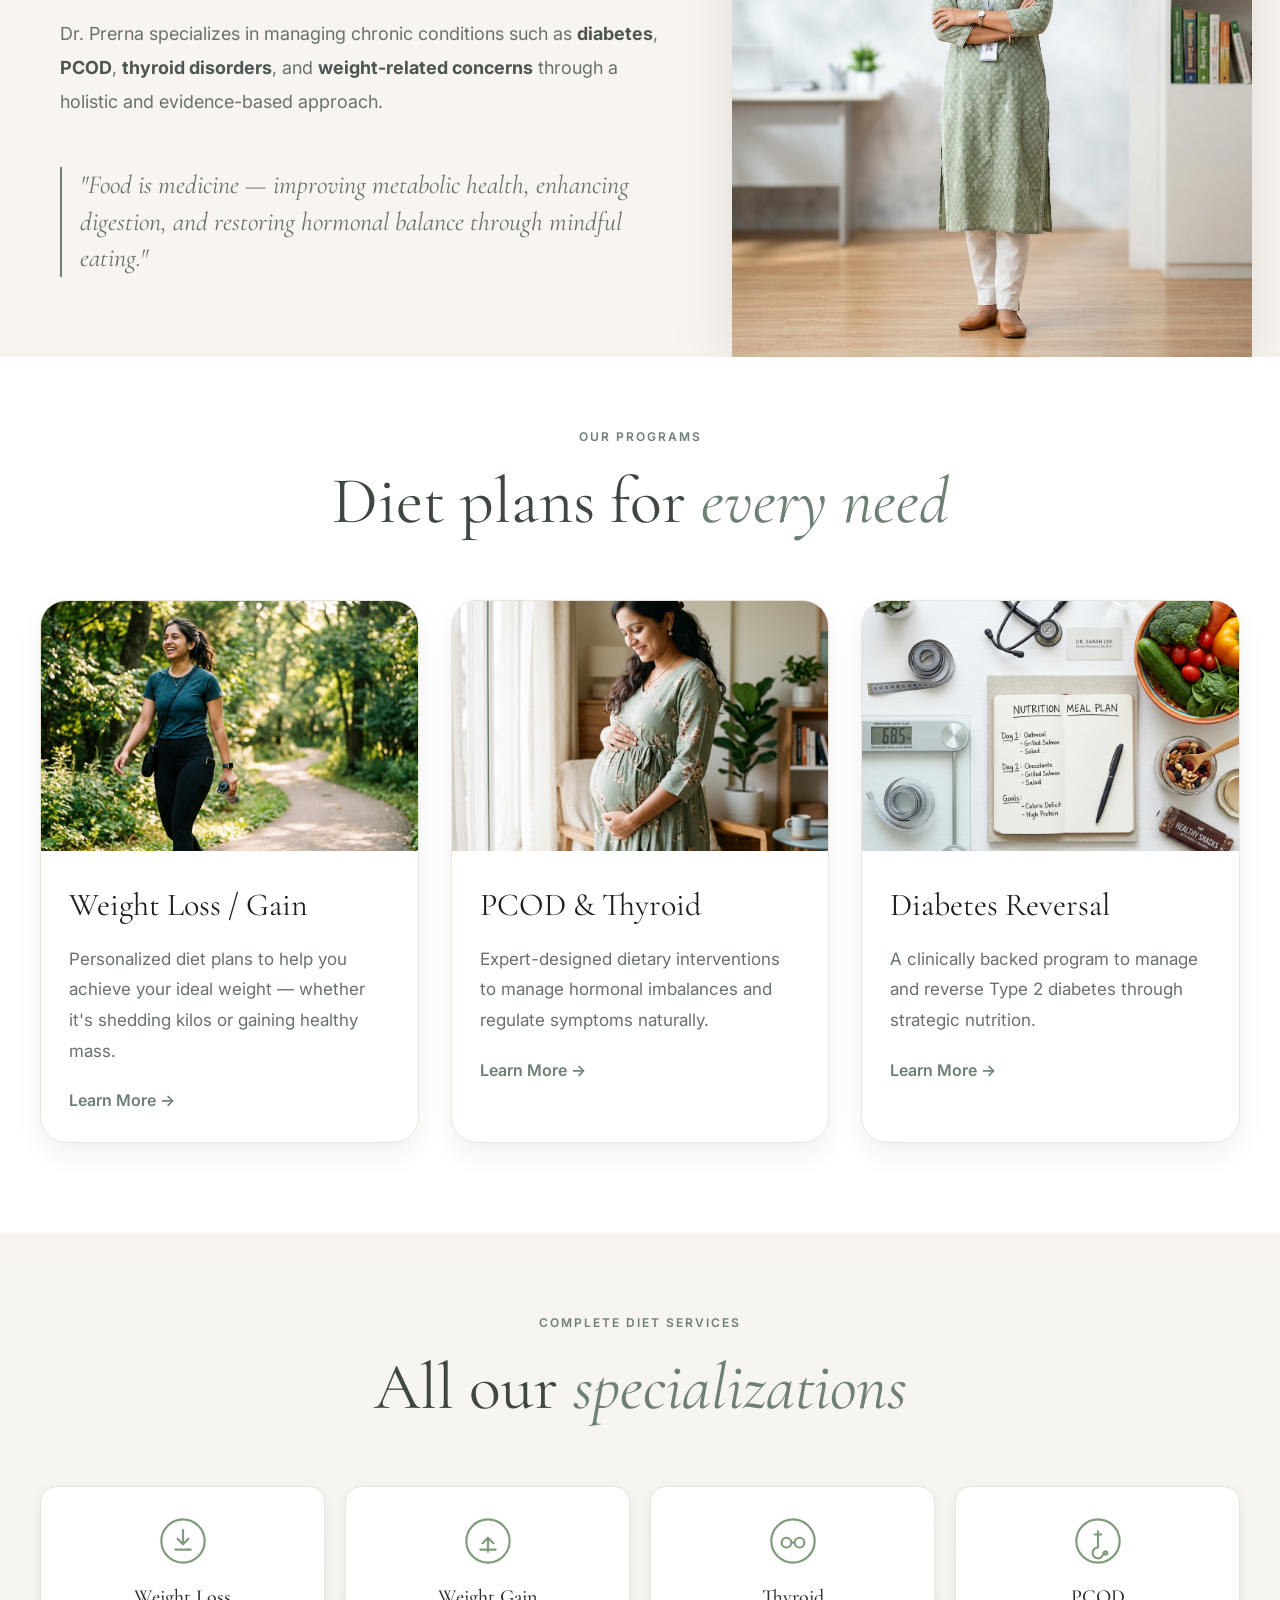
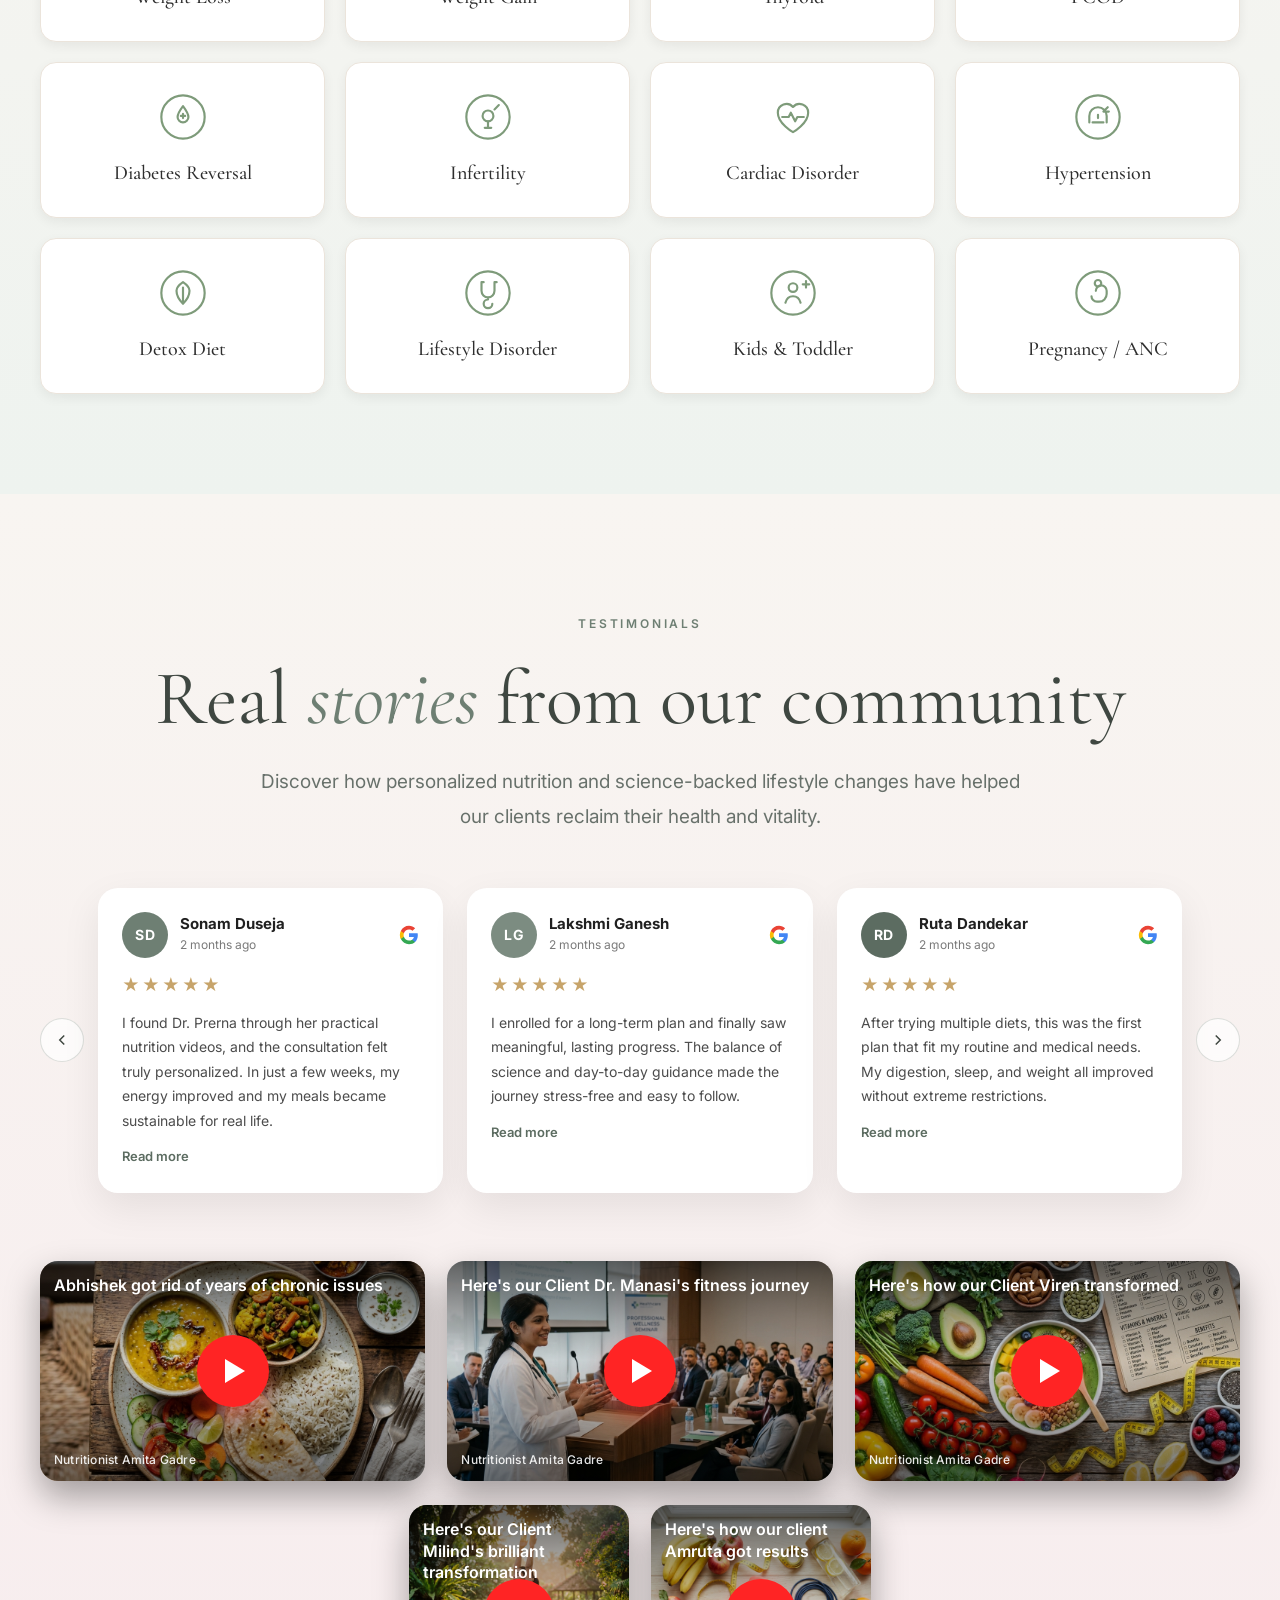
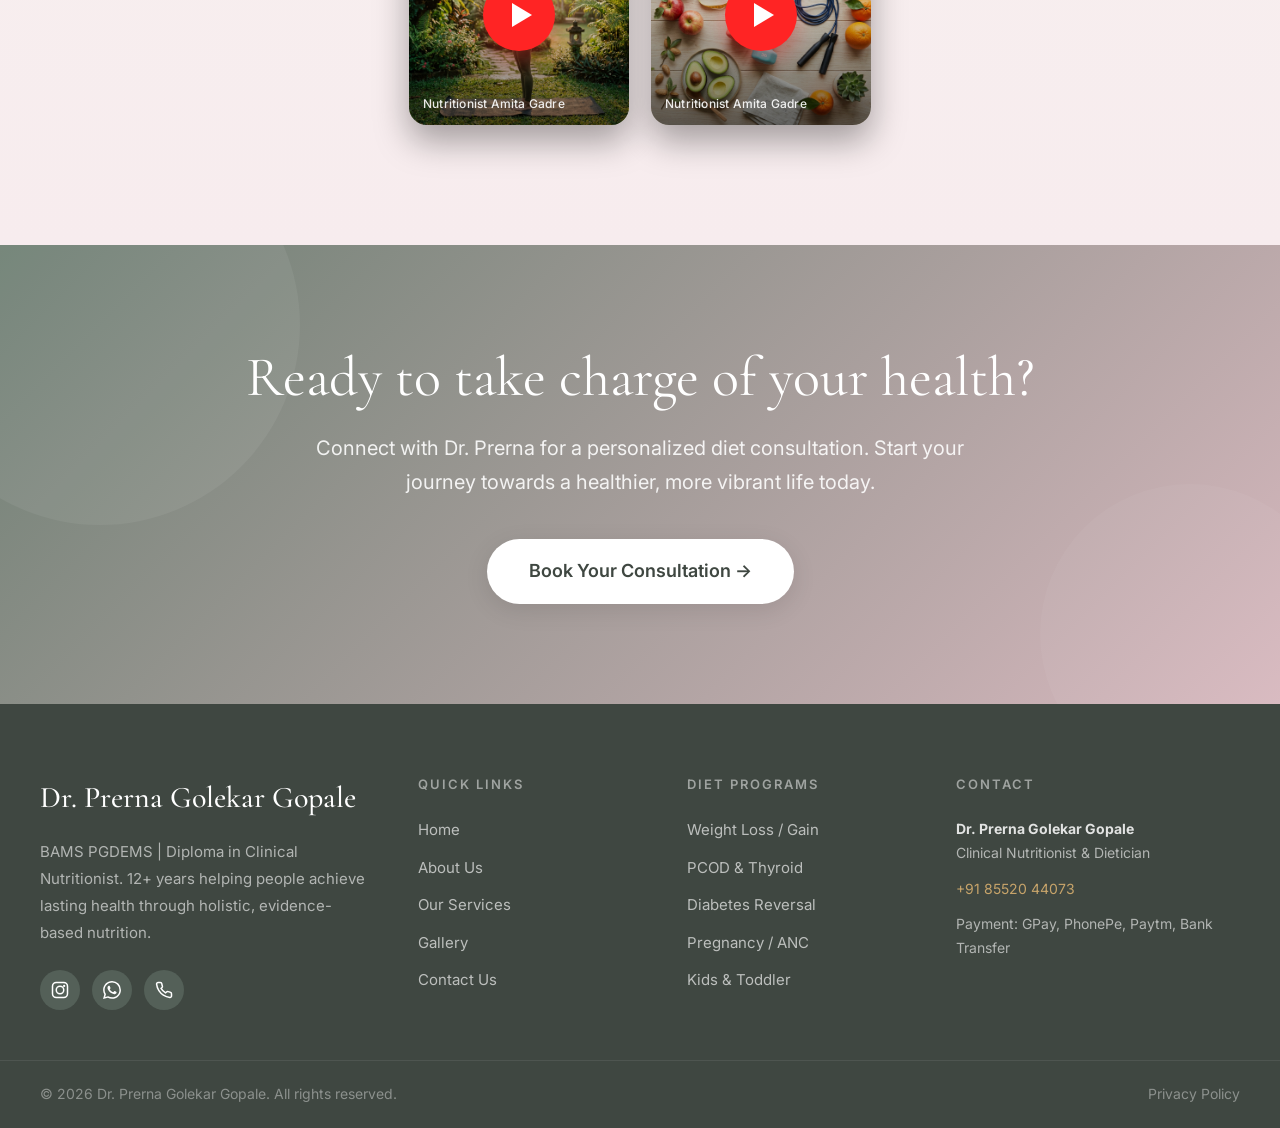
==== commit 08d60d0f: "Add medical icons upgrade and glassy navbar design - Update 12 homepage specialization icons with me" ====
--- a/index.html
+++ b/index.html
@@ -288,51 +288,51 @@
 
         <div class="diet-programs-grid">
             <a href="services.html#weight-loss" class="diet-program-card">
-                <div class="diet-program-icon-svg"><svg viewBox="0 0 48 48" fill="none" stroke="#7E9B7A" stroke-width="2"><circle cx="24" cy="24" r="20"/><path d="M24 14v20M18 20l6-6 6 6" stroke-linecap="round" stroke-linejoin="round"/></svg></div>
+                <div class="diet-program-icon-svg"><svg viewBox="0 0 48 48" fill="none" stroke="#7E9B7A" stroke-width="2"><circle cx="24" cy="24" r="20"/><path d="M24 14v12M19 22l5 5 5-5M17 32h14" stroke-linecap="round" stroke-linejoin="round"/></svg></div>
                 <h4>Weight Loss</h4>
             </a>
             <a href="services.html#weight-gain" class="diet-program-card">
-                <div class="diet-program-icon-svg"><svg viewBox="0 0 48 48" fill="none" stroke="#7E9B7A" stroke-width="2"><circle cx="24" cy="24" r="20"/><path d="M16 28h16M24 20v16" stroke-linecap="round" stroke-linejoin="round"/></svg></div>
+                <div class="diet-program-icon-svg"><svg viewBox="0 0 48 48" fill="none" stroke="#7E9B7A" stroke-width="2"><circle cx="24" cy="24" r="20"/><path d="M24 34V22M19 26l5-5 5 5M17 32h14" stroke-linecap="round" stroke-linejoin="round"/></svg></div>
                 <h4>Weight Gain</h4>
             </a>
             <a href="services.html#pcod-thyroid" class="diet-program-card">
-                <div class="diet-program-icon-svg"><svg viewBox="0 0 48 48" fill="none" stroke="#7E9B7A" stroke-width="2"><circle cx="24" cy="24" r="20"/><path d="M24 14c-3 0-6 2-6 6s3 4 6 4 6 0 6 4-3 6-6 6M24 10v4M24 34v4" stroke-linecap="round" stroke-linejoin="round"/></svg></div>
+                <div class="diet-program-icon-svg"><svg viewBox="0 0 48 48" fill="none" stroke="#7E9B7A" stroke-width="2"><circle cx="24" cy="24" r="20"/><path d="M18 21c2.5 0 4.5 2 4.5 4.5S20.5 30 18 30s-4.5-2-4.5-4.5S15.5 21 18 21M30 21c-2.5 0-4.5 2-4.5 4.5S27.5 30 30 30s4.5-2 4.5-4.5S32.5 21 30 21M22.5 25.5h3" stroke-linecap="round" stroke-linejoin="round"/></svg></div>
                 <h4>Thyroid</h4>
             </a>
             <a href="services.html#pcod-thyroid" class="diet-program-card">
-                <div class="diet-program-icon-svg"><svg viewBox="0 0 48 48" fill="none" stroke="#7E9B7A" stroke-width="2"><circle cx="24" cy="24" r="20"/><path d="M18 18c0-2 2-4 6-4s6 2 6 4c0 4-6 6-6 10M24 32v2" stroke-linecap="round" stroke-linejoin="round"/></svg></div>
+                <div class="diet-program-icon-svg"><svg viewBox="0 0 48 48" fill="none" stroke="#7E9B7A" stroke-width="2"><circle cx="24" cy="24" r="20"/><path d="M24 15v6M21 18h6M24 21v9a5 5 0 105 5" stroke-linecap="round" stroke-linejoin="round"/><circle cx="31" cy="35" r="1.5"/></svg></div>
                 <h4>PCOD</h4>
             </a>
             <a href="services.html#diabetes" class="diet-program-card">
-                <div class="diet-program-icon-svg"><svg viewBox="0 0 48 48" fill="none" stroke="#7E9B7A" stroke-width="2"><circle cx="24" cy="24" r="20"/><path d="M24 12v8l6 4M16 30h16" stroke-linecap="round" stroke-linejoin="round"/></svg></div>
+                <div class="diet-program-icon-svg"><svg viewBox="0 0 48 48" fill="none" stroke="#7E9B7A" stroke-width="2"><circle cx="24" cy="24" r="20"/><path d="M24 14c3 4 5 7 5 10a5 5 0 11-10 0c0-3 2-6 5-10zM24 21v4M22 23h4" stroke-linecap="round" stroke-linejoin="round"/></svg></div>
                 <h4>Diabetes Reversal</h4>
             </a>
             <a href="services.html#infertility" class="diet-program-card">
-                <div class="diet-program-icon-svg"><svg viewBox="0 0 48 48" fill="none" stroke="#7E9B7A" stroke-width="2"><circle cx="24" cy="24" r="20"/><path d="M20 20a4 4 0 018 0c0 6-4 8-4 14h0c0-6-4-8-4-14z" stroke-linecap="round" stroke-linejoin="round"/></svg></div>
+                <div class="diet-program-icon-svg"><svg viewBox="0 0 48 48" fill="none" stroke="#7E9B7A" stroke-width="2"><circle cx="24" cy="24" r="20"/><circle cx="24" cy="23" r="5"/><path d="M24 28v6M21 34h6M30 17l4-4" stroke-linecap="round" stroke-linejoin="round"/></svg></div>
                 <h4>Infertility</h4>
             </a>
             <a href="services.html#cardiac" class="diet-program-card">
-                <div class="diet-program-icon-svg"><svg viewBox="0 0 48 48" fill="none" stroke="#7E9B7A" stroke-width="2"><path d="M24 38s-14-8-14-18a8 8 0 0114-5.3A8 8 0 0138 20c0 10-14 18-14 18z" stroke-linecap="round" stroke-linejoin="round"/></svg></div>
+                <div class="diet-program-icon-svg"><svg viewBox="0 0 48 48" fill="none" stroke="#7E9B7A" stroke-width="2"><path d="M24 38s-14-8-14-18a8 8 0 0114-5.3A8 8 0 0138 20c0 10-14 18-14 18zM14 24h6l2-4 4 8 2-4h6" stroke-linecap="round" stroke-linejoin="round"/></svg></div>
                 <h4>Cardiac Disorder</h4>
             </a>
             <a href="services.html#hypertension" class="diet-program-card">
-                <div class="diet-program-icon-svg"><svg viewBox="0 0 48 48" fill="none" stroke="#7E9B7A" stroke-width="2"><circle cx="24" cy="24" r="20"/><path d="M14 24h4l3-8 6 16 3-8h4" stroke-linecap="round" stroke-linejoin="round"/></svg></div>
+                <div class="diet-program-icon-svg"><svg viewBox="0 0 48 48" fill="none" stroke="#7E9B7A" stroke-width="2"><circle cx="24" cy="24" r="20"/><path d="M16 29v-6a8 8 0 0116 0v6M19 29h10M29 19l4-4M29 19h5M24 22v3" stroke-linecap="round" stroke-linejoin="round"/></svg></div>
                 <h4>Hypertension</h4>
             </a>
             <a href="services.html#detox" class="diet-program-card">
-                <div class="diet-program-icon-svg"><svg viewBox="0 0 48 48" fill="none" stroke="#7E9B7A" stroke-width="2"><circle cx="24" cy="24" r="20"/><path d="M24 14v10M20 18c0 8 4 14 4 14s4-6 4-14" stroke-linecap="round" stroke-linejoin="round"/></svg></div>
+                <div class="diet-program-icon-svg"><svg viewBox="0 0 48 48" fill="none" stroke="#7E9B7A" stroke-width="2"><circle cx="24" cy="24" r="20"/><path d="M24 34s-6-6-6-12c0-4 3-6 6-8 3 2 6 4 6 8 0 6-6 12-6 12zM24 19v14" stroke-linecap="round" stroke-linejoin="round"/></svg></div>
                 <h4>Detox Diet</h4>
             </a>
             <a href="services.html#lifestyle" class="diet-program-card">
-                <div class="diet-program-icon-svg"><svg viewBox="0 0 48 48" fill="none" stroke="#7E9B7A" stroke-width="2"><circle cx="24" cy="24" r="20"/><path d="M16 32c2-4 4-6 8-6s6 2 8 6M24 14v6M20 16h8" stroke-linecap="round" stroke-linejoin="round"/></svg></div>
+                <div class="diet-program-icon-svg"><svg viewBox="0 0 48 48" fill="none" stroke="#7E9B7A" stroke-width="2"><circle cx="24" cy="24" r="20"/><path d="M18 14v8a6 6 0 0012 0v-8M20 14h-2M30 14h2M24 28v2a4 4 0 104 4" stroke-linecap="round" stroke-linejoin="round"/></svg></div>
                 <h4>Lifestyle Disorder</h4>
             </a>
             <a href="services.html#kids" class="diet-program-card">
-                <div class="diet-program-icon-svg"><svg viewBox="0 0 48 48" fill="none" stroke="#7E9B7A" stroke-width="2"><circle cx="24" cy="24" r="20"/><circle cx="24" cy="20" r="5"/><path d="M16 34c0-4 4-8 8-8s8 4 8 8" stroke-linecap="round" stroke-linejoin="round"/></svg></div>
+                <div class="diet-program-icon-svg"><svg viewBox="0 0 48 48" fill="none" stroke="#7E9B7A" stroke-width="2"><circle cx="24" cy="24" r="20"/><circle cx="24" cy="19" r="4"/><path d="M17 33c1-4 4-6 7-6s6 2 7 6M33 16h6M36 13v6" stroke-linecap="round" stroke-linejoin="round"/></svg></div>
                 <h4>Kids & Toddler</h4>
             </a>
             <a href="services.html#pregnancy" class="diet-program-card">
-                <div class="diet-program-icon-svg"><svg viewBox="0 0 48 48" fill="none" stroke="#7E9B7A" stroke-width="2"><circle cx="24" cy="24" r="20"/><circle cx="24" cy="16" r="3"/><path d="M22 22c0 0-2 4-2 8s2 6 4 6 4-2 4-6-2-8-2-8" stroke-linecap="round" stroke-linejoin="round"/></svg></div>
+                <div class="diet-program-icon-svg"><svg viewBox="0 0 48 48" fill="none" stroke="#7E9B7A" stroke-width="2"><circle cx="24" cy="24" r="20"/><circle cx="24" cy="15" r="3"/><path d="M22 22a5 5 0 0110 0v3a7 7 0 01-7 7h-2a5 5 0 01-5-5" stroke-linecap="round" stroke-linejoin="round"/></svg></div>
                 <h4>Pregnancy / ANC</h4>
             </a>
         </div>
--- a/styles.css
+++ b/styles.css
@@ -91,13 +91,15 @@
    MAIN NAVBAR
    ============================================= */
 .main-navbar {
-    background: var(--warm-ivory);
+    background: rgba(248, 245, 241, 0.75);
     height: 86px;
-    border-bottom: 1px solid var(--border-color);
+    border-bottom: 1px solid rgba(231, 225, 217, 0.5);
     position: sticky;
     top: 0;
     z-index: 1000;
     transition: box-shadow var(--transition);
+    backdrop-filter: blur(10px);
+    -webkit-backdrop-filter: blur(10px);
 }
 .main-navbar.scrolled { box-shadow: 0 2px 20px rgba(0,0,0,0.06); }
 
@@ -179,7 +181,12 @@
     padding: 14px 0; font-size: 17px; font-weight: 500;
     color: var(--dark-text); border-bottom: 1px solid #f0f0f0;
 }
-.mobile-cta { margin-top: 16px; text-align: center; }
+.mobile-cta {
+    margin-top: 16px;
+    text-align: center;
+    background: var(--rose-accent) !important;
+    color: #fff !important;
+}
 
 
 /* =============================================
@@ -198,11 +205,20 @@
     position: absolute;
     inset: -20px;
     background:
-        linear-gradient(180deg, rgba(248,245,241,0.82) 0%, rgba(247,236,238,0.78) 100%),
+        linear-gradient(180deg, rgba(248,245,241,0.42) 0%, rgba(215,184,190,0.34) 100%),
         url("images/herosection-bg-image.png") center/cover no-repeat;
-    filter: blur(6px);
+    filter: blur(4px) saturate(1.08);
     transform: scale(1.04);
     z-index: 0;
+}
+
+.hero-section::after {
+    content: "";
+    position: absolute;
+    inset: 0;
+    background: radial-gradient(circle at 50% 15%, rgba(255,255,255,0.24) 0%, rgba(255,255,255,0.08) 42%, rgba(63,71,65,0.14) 100%);
+    z-index: 0;
+    pointer-events: none;
 }
 .hero-container {
     max-width: 1280px;
@@ -220,6 +236,13 @@
     justify-content: center;
     gap: 34px;
     margin-bottom: 40px;
+    padding: 26px 32px;
+    border-radius: 28px;
+    background: linear-gradient(135deg, rgba(248,245,241,0.36), rgba(255,255,255,0.2));
+    border: 1px solid rgba(255,255,255,0.45);
+    box-shadow: 0 18px 36px rgba(63,71,65,0.15), inset 0 1px 0 rgba(255,255,255,0.4);
+    backdrop-filter: blur(10px) saturate(1.15);
+    -webkit-backdrop-filter: blur(10px) saturate(1.15);
 }
 
 .hero-social-btn {
@@ -284,6 +307,39 @@
         0 0 40px rgba(18, 184, 98, 0.7);
 }
 
+.hero-ig-btn.touch-glow {
+    transform: translateY(-2px) scale(1.1);
+    box-shadow:
+        0 0 0 2px rgba(255,255,255,0.35),
+        0 0 18px rgba(240, 132, 58, 0.95),
+        0 0 34px rgba(220, 39, 67, 0.75),
+        0 0 52px rgba(188, 24, 136, 0.55),
+        0 10px 24px rgba(0,0,0,0.18);
+    filter: saturate(1.15) brightness(1.08);
+}
+
+.hero-wa-btn.touch-glow {
+    transform: translateY(-2px) scale(1.1);
+    box-shadow:
+        0 0 0 2px rgba(255,255,255,0.28),
+        0 0 18px rgba(37, 211, 102, 0.95),
+        0 0 34px rgba(18, 184, 98, 0.72),
+        0 0 52px rgba(6, 182, 108, 0.5),
+        0 10px 24px rgba(0,0,0,0.18);
+    filter: saturate(1.15) brightness(1.08);
+}
+
+@media (hover: none) and (pointer: coarse) {
+    .hero-social-btn {
+        animation-duration: 3.8s;
+    }
+
+    .hero-ig-btn:active,
+    .hero-wa-btn:active {
+        transform: translateY(-2px) scale(1.1);
+    }
+}
+
 @keyframes heroSocialFloat {
     0%, 100% { transform: translateY(0); }
     50% { transform: translateY(-4px); }
@@ -296,6 +352,7 @@
     color: var(--dark-text);
     line-height: 1.2;
     max-width: 780px;
+    text-shadow: 0 1px 0 rgba(255,255,255,0.3);
 }
 
 /* COLLAGE — 7 images now */
@@ -379,6 +436,35 @@
 }
 .fade-in-up { opacity: 0; animation: fadeInUp 0.8s ease forwards; }
 .fade-in-up:nth-child(2) { animation-delay: 0.3s; }
+
+/* Mobile touch feedback for button-like controls */
+@media (hover: none) and (pointer: coarse) {
+    .mobile-cta,
+    .hero-cta-btn,
+    .btn-sage,
+    .cta-btn,
+    .form-submit,
+    .clinic-action-btn,
+    .contact-pill-btn,
+    .filter-btn {
+        -webkit-tap-highlight-color: rgba(110,127,115,0.18);
+        touch-action: manipulation;
+    }
+
+    .mobile-cta.touch-active,
+    .hero-cta-btn.touch-active,
+    .btn-sage.touch-active,
+    .cta-btn.touch-active,
+    .form-submit.touch-active,
+    .clinic-action-btn.touch-active,
+    .contact-pill-btn.touch-active,
+    .filter-btn.touch-active {
+        background: var(--sage) !important;
+        border-color: var(--sage) !important;
+        color: #fff !important;
+        transform: scale(0.98);
+    }
+}
 
 
 /* =============================================
@@ -569,6 +655,20 @@
 .diet-program-icon-svg svg {
     width: 100%;
     height: 100%;
+    transform-origin: center;
+    transition: transform 260ms cubic-bezier(0.2, 0.8, 0.2, 1), filter 260ms ease;
+}
+
+.diet-program-icon-svg svg,
+.sidebar-link svg {
+    stroke-linecap: round;
+    stroke-linejoin: round;
+}
+
+.diet-program-card:hover .diet-program-icon-svg svg,
+.diet-program-card:focus-visible .diet-program-icon-svg svg {
+    transform: translateY(-2px) scale(1.08);
+    filter: drop-shadow(0 6px 10px rgba(110,127,115,0.2));
 }
 
 .diet-program-card h4 {
@@ -1429,6 +1529,16 @@
     text-decoration: none;
 }
 
+.sidebar-link svg {
+    transform-origin: center;
+    transition: transform 220ms ease, stroke 220ms ease;
+}
+
+.sidebar-link:hover svg,
+.sidebar-link:focus-visible svg {
+    transform: scale(1.08);
+}
+
 .sidebar-link:hover {
     background: var(--sage-bg);
     color: var(--sage-dark);
@@ -1670,9 +1780,50 @@
     .hero-section { padding: 30px 0 40px; }
     .hero-container { padding: 0 16px; }
     .hero-heading-row { gap: 20px; margin-bottom: 24px; }
-    .hero-social-btn { width: 50px; height: 50px; }
+    .hero-heading-row {
+        position: relative;
+        padding: 16px 62px;
+        border-radius: 18px;
+        gap: 0;
+    }
+    .hero-social-btn {
+        width: 46px;
+        height: 46px;
+        animation: none;
+    }
+    .hero-heading-row .hero-social-btn:nth-child(1) {
+        position: absolute;
+        left: 10px;
+        top: 50%;
+        transform: translateY(-50%);
+    }
+    .hero-heading-row .hero-social-btn:nth-child(3) {
+        position: absolute;
+        right: 10px;
+        top: 50%;
+        transform: translateY(-50%);
+    }
+    .hero-heading-row .hero-ig-btn:hover,
+    .hero-heading-row .hero-ig-btn:focus-visible,
+    .hero-heading-row .hero-ig-btn.touch-glow {
+        transform: translateY(-50%) scale(1.1);
+    }
+    .hero-heading-row .hero-wa-btn:hover,
+    .hero-heading-row .hero-wa-btn:focus-visible,
+    .hero-heading-row .hero-wa-btn.touch-glow {
+        transform: translateY(-50%) scale(1.1);
+    }
+    .hero-heading-row .hero-ig-btn:active,
+    .hero-heading-row .hero-wa-btn:active {
+        transform: translateY(-50%) scale(1.04);
+    }
     .hero-social-btn svg { width: 20px; height: 20px; }
-    .hero-heading { font-size: 24px; }
+    .hero-heading {
+        font-size: 24px;
+        max-width: none;
+        line-height: 1.15;
+        letter-spacing: -0.2px;
+    }
 
     /* Hero collage — KEEP absolute positioning like desktop */
     .hero-collage {
@@ -1979,8 +2130,13 @@
    ============================================= */
 @media (max-width: 480px) {
     .hero-heading { font-size: 20px; }
-    .hero-heading-row { gap: 8px; }
-    .hero-social-btn { width: 44px; height: 44px; }
+    .hero-heading-row {
+        gap: 0;
+        padding: 12px 54px;
+    }
+    .hero-social-btn { width: 40px; height: 40px; }
+    .hero-heading-row .hero-social-btn:nth-child(1) { left: 8px; }
+    .hero-heading-row .hero-social-btn:nth-child(3) { right: 8px; }
     .hero-social-btn svg { width: 16px; height: 16px; }
 
     .hero-collage { height: 260px; }
